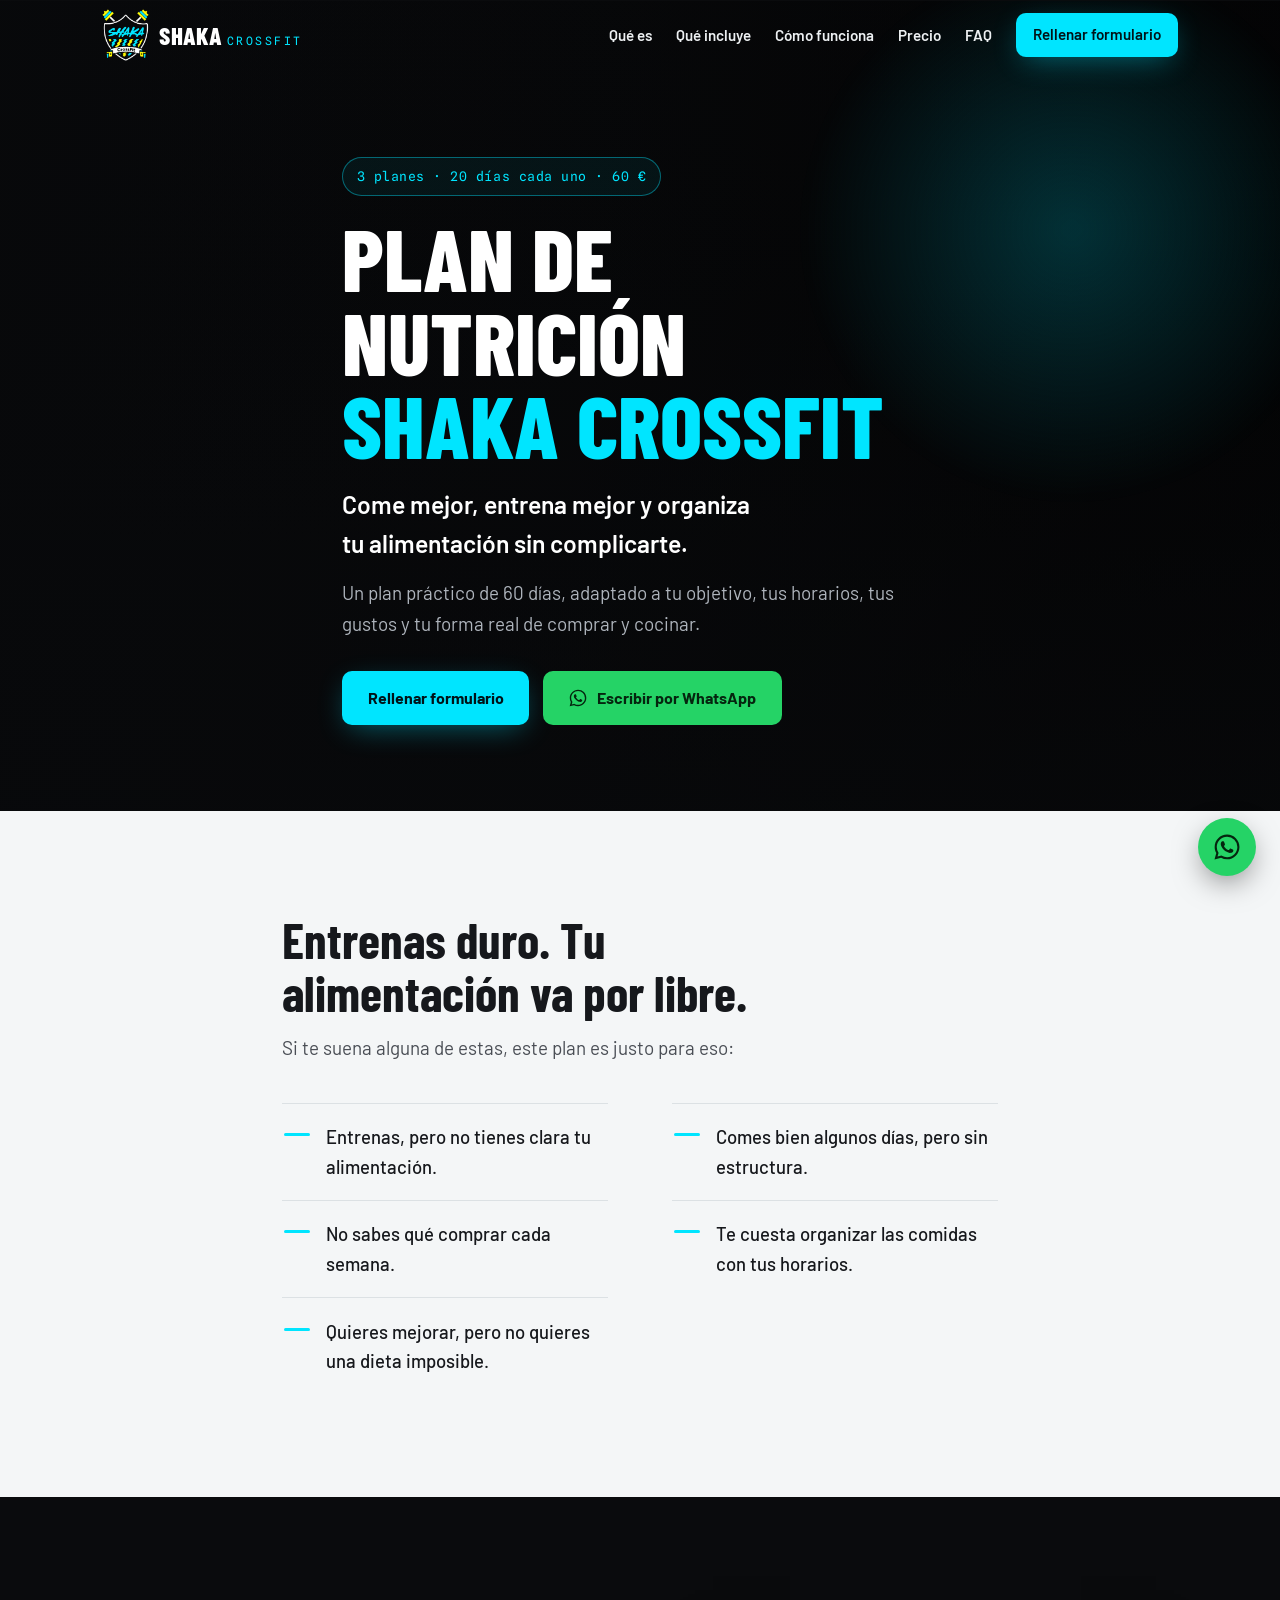
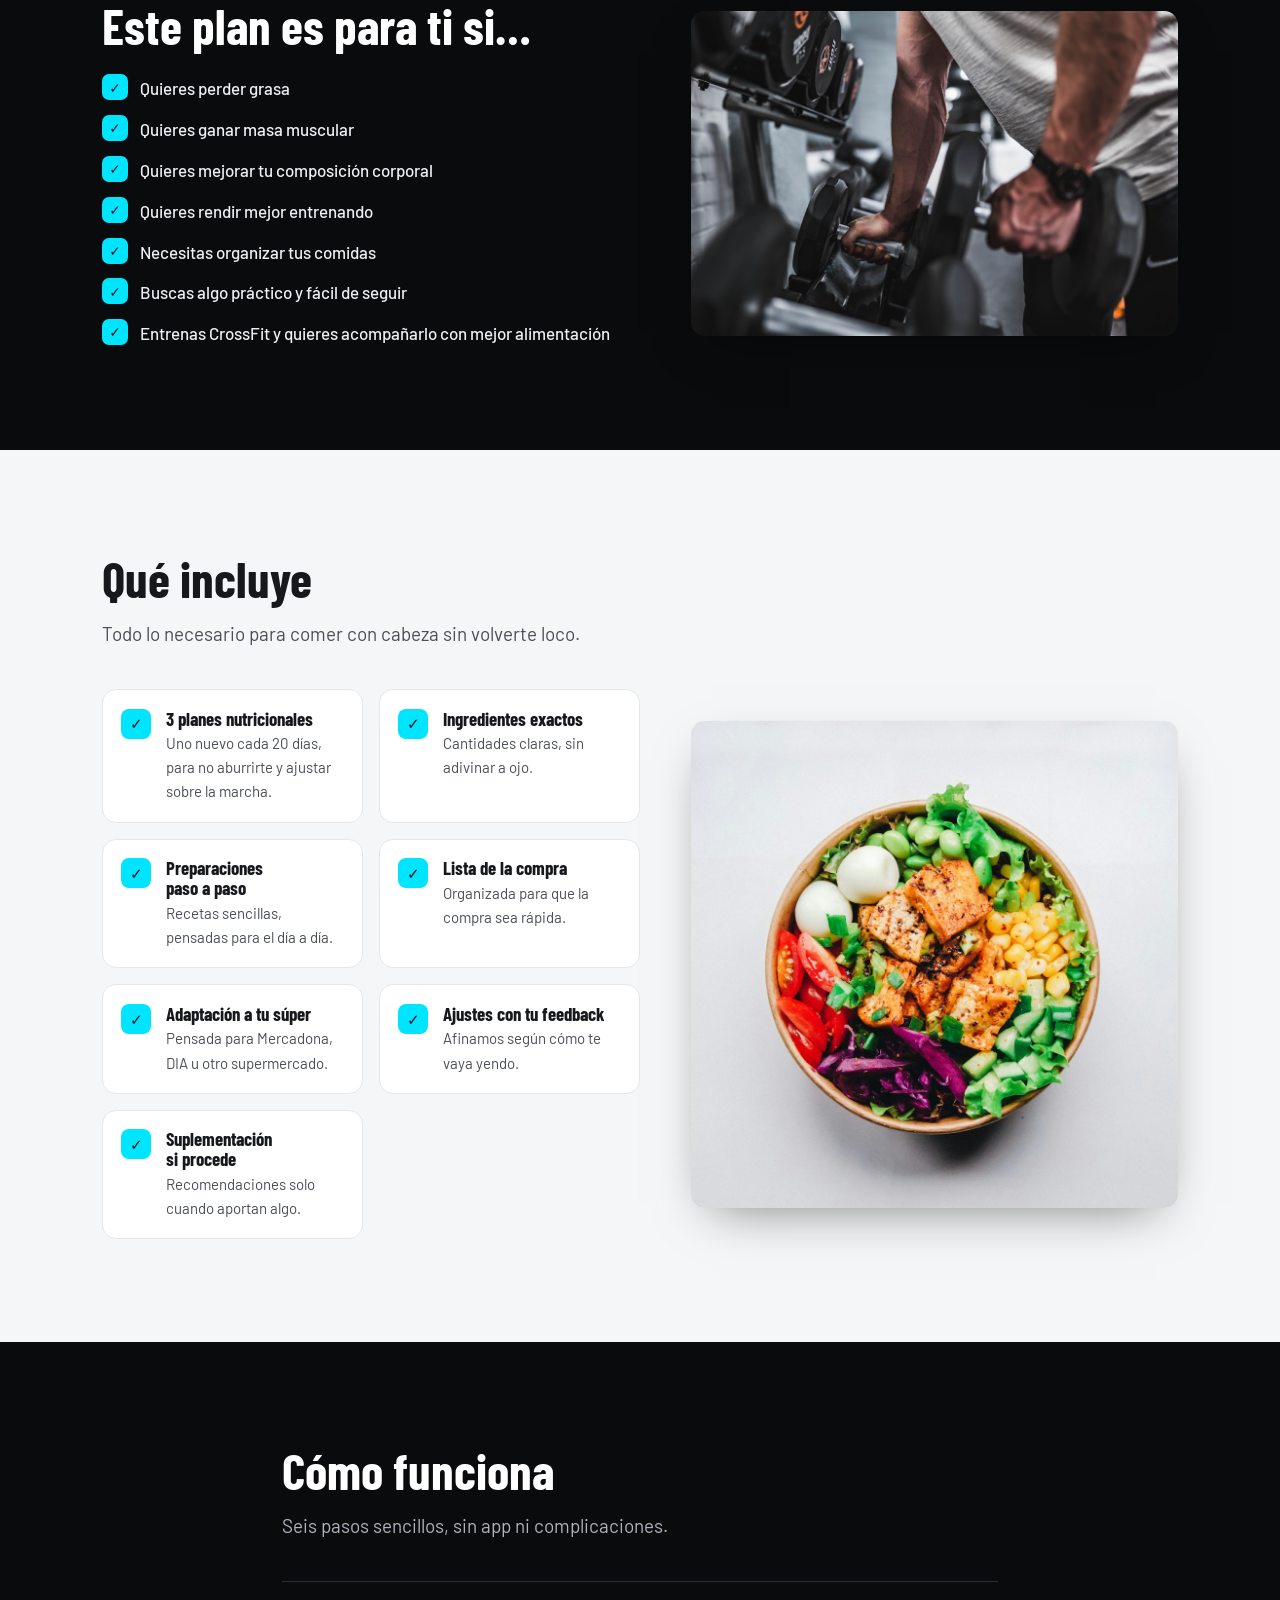
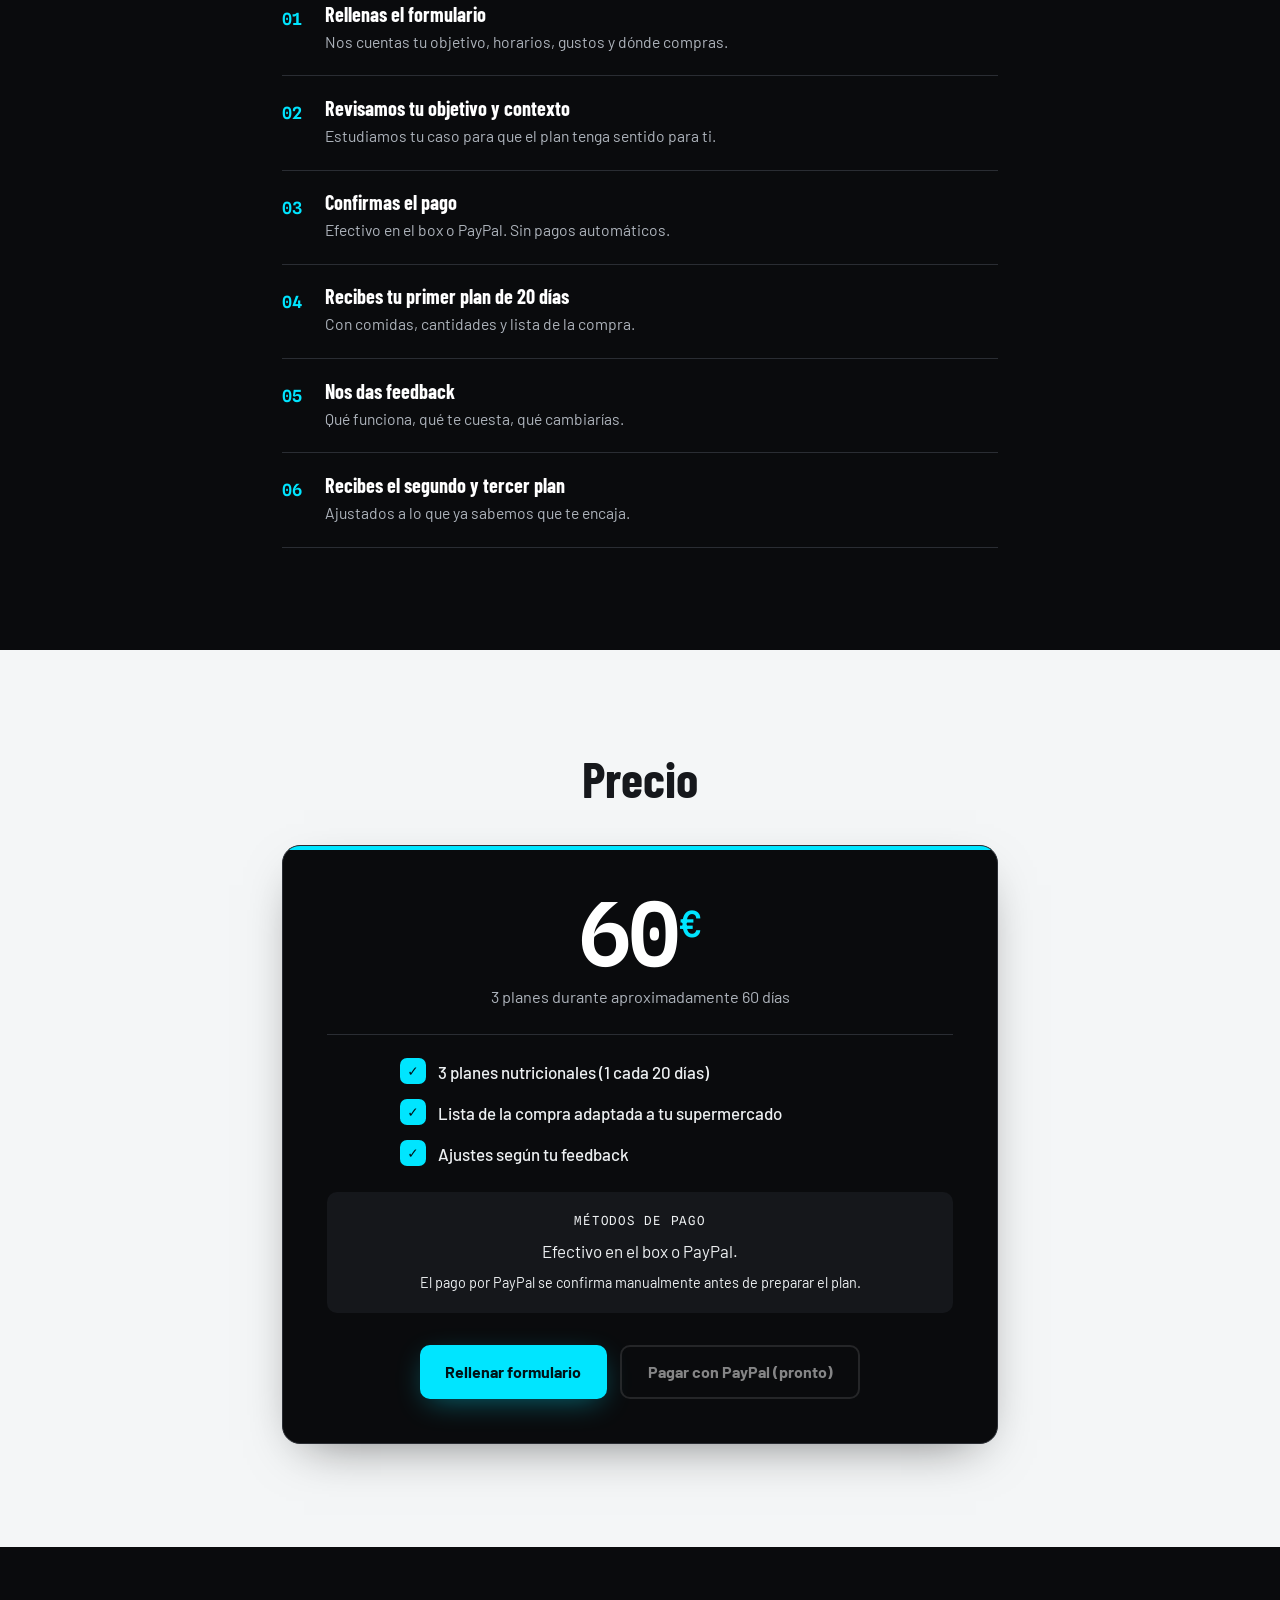
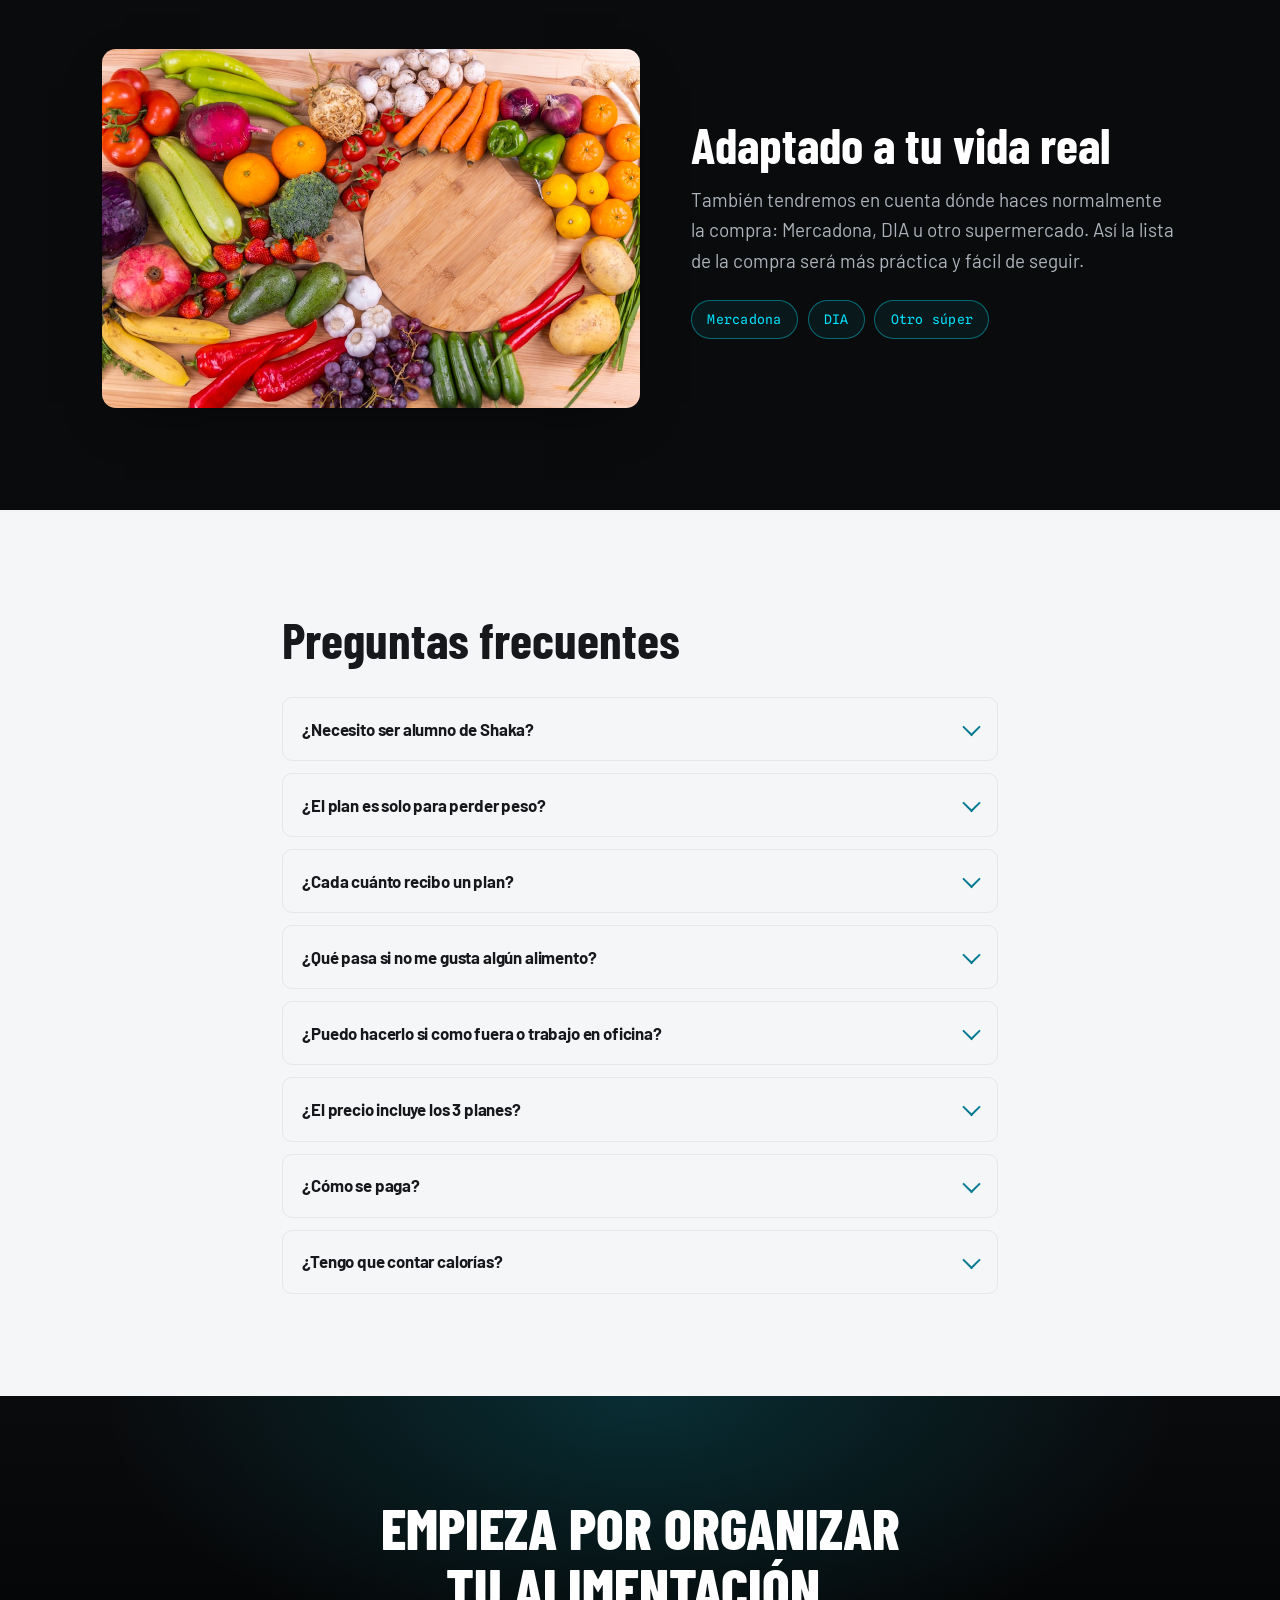
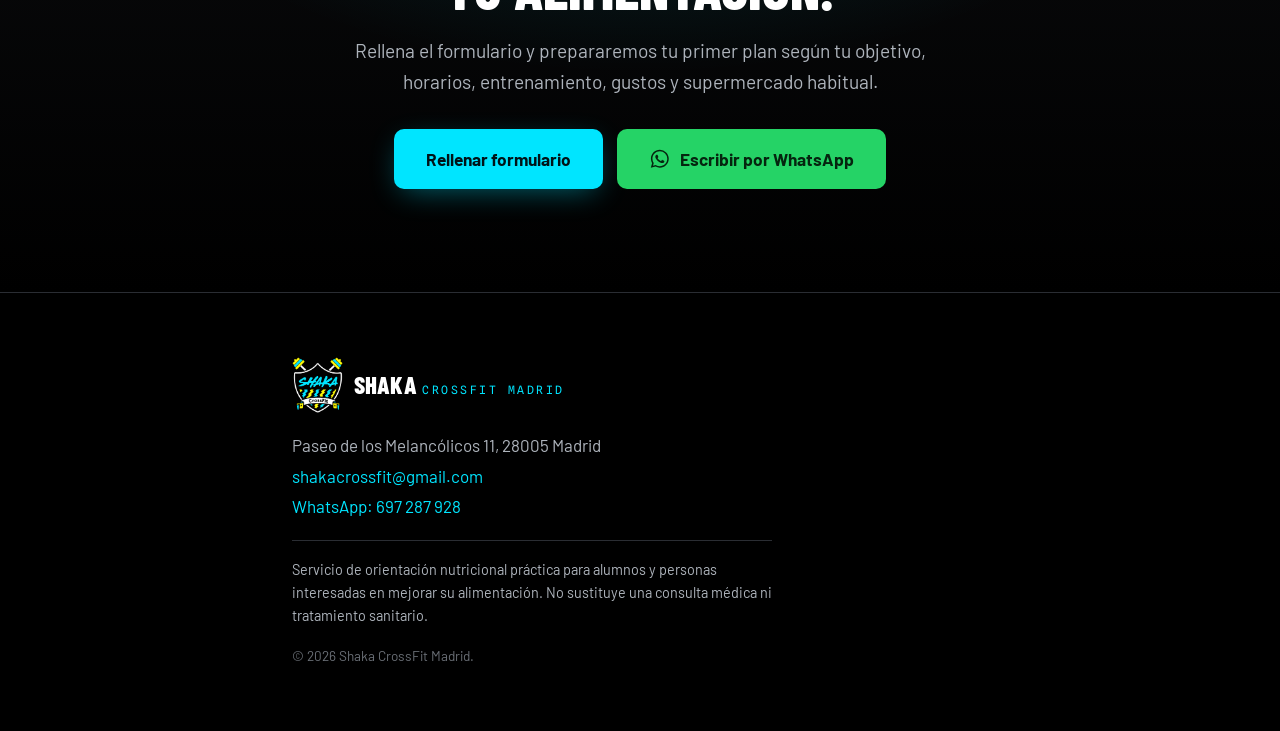
==== index.html @ c3f46c0c "fix: point CTAs to nutrition form v3 Old form (v1) URLs replaced with the v3 form already used by th" ====
<!DOCTYPE html>
<html lang="es">
<head>
  <meta charset="UTF-8" />
  <meta name="viewport" content="width=device-width, initial-scale=1.0" />
  <title>Plan de Nutrición Shaka CrossFit | Come mejor, entrena mejor</title>
  <meta name="description" content="Plan de nutrición práctico de 60 días para alumnos de Shaka CrossFit Madrid y gente que entrena. 3 planes de 20 días, adaptados a tu objetivo, horarios, gustos y supermercado habitual. 60 €." />
  <meta name="theme-color" content="#0A0B0D" />

  <!-- Open Graph / Twitter (vista previa al compartir en WhatsApp / Instagram).
       URLs absolutas a tu GitHub Pages. Si cambias de dominio, actualiza estas 4 líneas de URL. -->
  <link rel="canonical" href="https://shakacrossfit.github.io/plan-nutricion-shaka/" />
  <meta property="og:type" content="website" />
  <meta property="og:url" content="https://shakacrossfit.github.io/plan-nutricion-shaka/" />
  <meta property="og:title" content="Plan de Nutrición Shaka CrossFit" />
  <meta property="og:description" content="Come mejor, entrena mejor y organiza tu alimentación sin complicarte. Plan práctico de 60 días, 60 €." />
  <meta property="og:image" content="https://shakacrossfit.github.io/plan-nutricion-shaka/img/hero-entreno.jpg" />
  <meta property="og:image:alt" content="Entrenamiento de fuerza en Shaka CrossFit Madrid" />
  <meta property="og:locale" content="es_ES" />
  <meta name="twitter:card" content="summary_large_image" />
  <meta name="twitter:title" content="Plan de Nutrición Shaka CrossFit" />
  <meta name="twitter:description" content="Come mejor, entrena mejor y organiza tu alimentación sin complicarte. Plan práctico de 60 días, 60 €." />
  <meta name="twitter:image" content="https://shakacrossfit.github.io/plan-nutricion-shaka/img/hero-entreno.jpg" />

  <!-- Favicon SVG (rayo Shaka en cian). Sustituible por tu favicon real. -->
  <link rel="icon" href="data:image/svg+xml,%3Csvg xmlns='http://www.w3.org/2000/svg' viewBox='0 0 32 32'%3E%3Crect width='32' height='32' rx='7' fill='%230A0B0D'/%3E%3Cpath d='M17.5 4 8 18h6l-1.5 10L24 13h-6.5z' fill='%2300E5FF'/%3E%3C/svg%3E" />

  <!-- Tipografías: Archivo (display + cuerpo) + Spline Sans Mono (números/etiquetas) -->
  <link rel="preconnect" href="https://fonts.googleapis.com" />
  <link rel="preconnect" href="https://fonts.gstatic.com" crossorigin />
  <link href="https://fonts.googleapis.com/css2?family=Barlow:wght@400;500;600;700&family=Barlow+Condensed:wght@600;700;800&family=Spline+Sans+Mono:wght@400;500;600&display=swap" rel="stylesheet" />

  <link rel="stylesheet" href="styles.css" />
</head>
<body>
  <a class="skip-link" href="#contenido">Saltar al contenido</a>

  <!-- ============ HEADER ============ -->
  <header class="site-header" id="site-header">
    <div class="container header-inner">
      <a class="brand" href="#inicio" aria-label="Shaka CrossFit Madrid, inicio">
        <!-- Escudo + texto. Coloca tu logo en img/logo.png. Si no carga, queda solo el texto. -->
        <img src="img/logo.png" alt="" class="brand-logo" aria-hidden="true"
             onerror="this.remove();" />
        <span class="brand-text">
          <span class="brand-mark">SHAKA</span><span class="brand-sub">CROSSFIT</span>
        </span>
      </a>

      <nav class="main-nav" aria-label="Navegación principal">
        <button class="nav-toggle" id="nav-toggle" aria-expanded="false" aria-controls="nav-menu">
          <span class="nav-toggle-bar" aria-hidden="true"></span>
          <span class="visually-hidden">Abrir menú</span>
        </button>
        <ul class="nav-menu" id="nav-menu">
          <li><a href="#que-es">Qué es</a></li>
          <li><a href="#incluye">Qué incluye</a></li>
          <li><a href="#como-funciona">Cómo funciona</a></li>
          <li><a href="#precio">Precio</a></li>
          <li><a href="#faq">FAQ</a></li>
          <li class="nav-cta-item">
            <a class="btn btn-primary btn-sm" href="https://docs.google.com/forms/d/e/1FAIpQLSftawxAbCEo_Q98-P0qoqUacB3MHXb90CQI1u-8iAF9OU73yw/viewform" target="_blank" rel="noopener">Rellenar formulario</a>
          </li>
        </ul>
      </nav>
    </div>
  </header>

  <main id="contenido">

    <!-- ============ 1. HERO ============ -->
    <section class="hero" id="inicio">
      <div class="hero-bg" aria-hidden="true"></div>
      <div class="container hero-inner">
        <p class="hero-stats">3 planes · 20 días cada uno · 60 €</p>
        <h1 class="hero-title">Plan de Nutrición<br /><span class="accent">Shaka CrossFit</span></h1>
        <p class="hero-subtitle">Come mejor, entrena mejor y organiza tu alimentación sin complicarte.</p>
        <p class="hero-lead">Un plan práctico de 60 días, adaptado a tu objetivo, tus horarios, tus gustos y tu forma real de comprar y cocinar.</p>
        <div class="btn-row">
          <a class="btn btn-primary" href="https://docs.google.com/forms/d/e/1FAIpQLSftawxAbCEo_Q98-P0qoqUacB3MHXb90CQI1u-8iAF9OU73yw/viewform" target="_blank" rel="noopener">Rellenar formulario</a>
          <a class="btn btn-whatsapp" href="https://wa.me/34697287928" target="_blank" rel="noopener">
            <svg class="ico" viewBox="0 0 24 24" aria-hidden="true" focusable="false"><path fill="currentColor" d="M19.05 4.91A9.82 9.82 0 0 0 12.04 2C6.58 2 2.13 6.45 2.13 11.91c0 1.75.46 3.45 1.32 4.95L2 22l5.25-1.38a9.9 9.9 0 0 0 4.79 1.22h.01c5.46 0 9.91-4.45 9.91-9.91 0-2.65-1.03-5.14-2.91-7.02ZM12.05 20.2h-.01a8.2 8.2 0 0 1-4.18-1.15l-.3-.18-3.11.82.83-3.04-.2-.31a8.2 8.2 0 0 1-1.26-4.38c0-4.54 3.7-8.23 8.24-8.23a8.2 8.2 0 0 1 8.23 8.24c0 4.54-3.7 8.23-8.24 8.23Zm4.52-6.16c-.25-.12-1.47-.72-1.69-.81-.23-.08-.39-.12-.56.12-.16.25-.64.81-.78.97-.14.17-.29.19-.54.06-.25-.12-1.05-.39-1.99-1.23-.74-.66-1.23-1.47-1.38-1.72-.14-.25-.01-.38.11-.5.11-.11.25-.29.37-.43.13-.14.17-.25.25-.41.08-.17.04-.31-.02-.43-.06-.12-.56-1.35-.77-1.85-.2-.48-.41-.42-.56-.43h-.48c-.17 0-.43.06-.66.31-.23.25-.86.85-.86 2.07s.89 2.4 1.01 2.56c.12.17 1.75 2.67 4.23 3.74.59.26 1.05.41 1.41.52.59.19 1.13.16 1.56.1.47-.07 1.47-.6 1.68-1.18.21-.58.21-1.07.14-1.18-.06-.1-.22-.16-.47-.28Z"/></svg>
            Escribir por WhatsApp
          </a>
        </div>
      </div>
    </section>

    <!-- ============ 2. PROBLEMA ============ -->
    <section class="section section-light" id="que-es">
      <div class="container narrow">
        <h2 class="section-title">Entrenas duro. Tu alimentación va por libre.</h2>
        <p class="section-intro">Si te suena alguna de estas, este plan es justo para eso:</p>
        <ul class="problem-list">
          <li>Entrenas, pero no tienes clara tu alimentación.</li>
          <li>Comes bien algunos días, pero sin estructura.</li>
          <li>No sabes qué comprar cada semana.</li>
          <li>Te cuesta organizar las comidas con tus horarios.</li>
          <li>Quieres mejorar, pero no quieres una dieta imposible.</li>
        </ul>
      </div>
    </section>

    <!-- ============ 3. PARA QUIÉN ES ============ -->
    <section class="section section-dark" id="para-quien">
      <div class="container">
        <div class="split">
          <div class="split-text">
            <h2 class="section-title">Este plan es para ti si…</h2>
            <ul class="check-list">
              <li>Quieres perder grasa</li>
              <li>Quieres ganar masa muscular</li>
              <li>Quieres mejorar tu composición corporal</li>
              <li>Quieres rendir mejor entrenando</li>
              <li>Necesitas organizar tus comidas</li>
              <li>Buscas algo práctico y fácil de seguir</li>
              <li>Entrenas CrossFit y quieres acompañarlo con mejor alimentación</li>
            </ul>
          </div>
          <figure class="split-media">
            <img src="img/entreno-fuerza.jpg" width="1000" height="667" loading="lazy" decoding="async"
                 alt="Atleta entrenando fuerza con mancuerna en un box de CrossFit" />
          </figure>
        </div>
      </div>
    </section>

    <!-- ============ 4. QUÉ INCLUYE ============ -->
    <section class="section section-light" id="incluye">
      <div class="container">
        <h2 class="section-title">Qué incluye</h2>
        <p class="section-intro">Todo lo necesario para comer con cabeza sin volverte loco.</p>
        <div class="split split-reverse">
          <ul class="feature-grid">
            <li class="feature"><span class="feature-ico" aria-hidden="true">✓</span><div><h3>3 planes nutricionales</h3><p>Uno nuevo cada 20 días, para no aburrirte y ajustar sobre la marcha.</p></div></li>
            <li class="feature"><span class="feature-ico" aria-hidden="true">✓</span><div><h3>Ingredientes exactos</h3><p>Cantidades claras, sin adivinar a ojo.</p></div></li>
            <li class="feature"><span class="feature-ico" aria-hidden="true">✓</span><div><h3>Preparaciones paso a paso</h3><p>Recetas sencillas, pensadas para el día a día.</p></div></li>
            <li class="feature"><span class="feature-ico" aria-hidden="true">✓</span><div><h3>Lista de la compra</h3><p>Organizada para que la compra sea rápida.</p></div></li>
            <li class="feature"><span class="feature-ico" aria-hidden="true">✓</span><div><h3>Adaptación a tu súper</h3><p>Pensada para Mercadona, DIA u otro supermercado.</p></div></li>
            <li class="feature"><span class="feature-ico" aria-hidden="true">✓</span><div><h3>Ajustes con tu feedback</h3><p>Afinamos según cómo te vaya yendo.</p></div></li>
            <li class="feature"><span class="feature-ico" aria-hidden="true">✓</span><div><h3>Suplementación si procede</h3><p>Recomendaciones solo cuando aportan algo.</p></div></li>
          </ul>
          <figure class="split-media">
            <img src="img/comida-plan.jpg" width="1000" height="1000" loading="lazy" decoding="async"
                 alt="Bowl saludable con verduras, proteína y semillas, ejemplo de comida del plan" />
          </figure>
        </div>
      </div>
    </section>

    <!-- ============ 5. CÓMO FUNCIONA ============ -->
    <section class="section section-dark" id="como-funciona">
      <div class="container narrow">
        <h2 class="section-title">Cómo funciona</h2>
        <p class="section-intro">Seis pasos sencillos, sin app ni complicaciones.</p>
        <ol class="steps">
          <li class="step"><span class="step-num">01</span><div><h3>Rellenas el formulario</h3><p>Nos cuentas tu objetivo, horarios, gustos y dónde compras.</p></div></li>
          <li class="step"><span class="step-num">02</span><div><h3>Revisamos tu objetivo y contexto</h3><p>Estudiamos tu caso para que el plan tenga sentido para ti.</p></div></li>
          <li class="step"><span class="step-num">03</span><div><h3>Confirmas el pago</h3><p>Efectivo en el box o PayPal. Sin pagos automáticos.</p></div></li>
          <li class="step"><span class="step-num">04</span><div><h3>Recibes tu primer plan de 20 días</h3><p>Con comidas, cantidades y lista de la compra.</p></div></li>
          <li class="step"><span class="step-num">05</span><div><h3>Nos das feedback</h3><p>Qué funciona, qué te cuesta, qué cambiarías.</p></div></li>
          <li class="step"><span class="step-num">06</span><div><h3>Recibes el segundo y tercer plan</h3><p>Ajustados a lo que ya sabemos que te encaja.</p></div></li>
        </ol>
      </div>
    </section>

    <!-- ============ 6. PRECIO ============ -->
    <section class="section section-light" id="precio">
      <div class="container narrow">
        <h2 class="section-title center">Precio</h2>
        <div class="price-card">
          <div class="price-head">
            <p class="price-amount"><span class="price-num">60</span><span class="price-cur">€</span></p>
            <p class="price-desc">3 planes durante aproximadamente 60 días</p>
          </div>
          <ul class="check-list price-includes">
            <li>3 planes nutricionales (1 cada 20 días)</li>
            <li>Lista de la compra adaptada a tu supermercado</li>
            <li>Ajustes según tu feedback</li>
          </ul>
          <div class="price-pay">
            <p class="price-pay-title">Métodos de pago</p>
            <p>Efectivo en el box o PayPal.</p>
            <p class="price-note">El pago por PayPal se confirma manualmente antes de preparar el plan.</p>
          </div>
          <div class="btn-row btn-row-center">
            <a class="btn btn-primary" href="https://docs.google.com/forms/d/e/1FAIpQLSftawxAbCEo_Q98-P0qoqUacB3MHXb90CQI1u-8iAF9OU73yw/viewform" target="_blank" rel="noopener">Rellenar formulario</a>
            <!-- TODO PayPal: cuando tengas el enlace, sustituye PAYPAL_LINK_PENDIENTE por la URL real y quita aria-disabled. -->
            <a class="btn btn-outline-dark" href="PAYPAL_LINK_PENDIENTE" aria-disabled="true" title="Enlace de PayPal pendiente">Pagar con PayPal (pronto)</a>
          </div>
        </div>
      </div>
    </section>

    <!-- ============ 7. SUPERMERCADO Y VIDA REAL ============ -->
    <section class="section section-dark" id="supermercado">
      <div class="container">
        <div class="split">
          <figure class="split-media">
            <img src="img/compra-supermercado.jpg" width="1000" height="667" loading="lazy" decoding="async"
                 alt="Verduras y fruta fresca recién compradas sobre una mesa de madera" />
          </figure>
          <div class="split-text">
            <h2 class="section-title">Adaptado a tu vida real</h2>
            <p class="section-lead">También tendremos en cuenta dónde haces normalmente la compra: Mercadona, DIA u otro supermercado. Así la lista de la compra será más práctica y fácil de seguir.</p>
            <p class="tag-row">
              <span class="tag">Mercadona</span>
              <span class="tag">DIA</span>
              <span class="tag">Otro súper</span>
            </p>
          </div>
        </div>
      </div>
    </section>

    <!-- ============ 8. FAQ ============ -->
    <section class="section section-light" id="faq">
      <div class="container narrow">
        <h2 class="section-title">Preguntas frecuentes</h2>
        <div class="faq">
          <details class="faq-item">
            <summary>¿Necesito ser alumno de Shaka?</summary>
            <div class="faq-body"><p>No. El plan está pensado para alumnos del box, pero puede hacerlo cualquier persona que quiera organizar mejor su alimentación.</p></div>
          </details>
          <details class="faq-item">
            <summary>¿El plan es solo para perder peso?</summary>
            <div class="faq-body"><p>No. Sirve para perder grasa, ganar masa muscular, mejorar composición corporal o simplemente comer con más orden. Se adapta a tu objetivo.</p></div>
          </details>
          <details class="faq-item">
            <summary>¿Cada cuánto recibo un plan?</summary>
            <div class="faq-body"><p>Recibes un plan nuevo cada 20 días. Son 3 planes en total, unos 60 días.</p></div>
          </details>
          <details class="faq-item">
            <summary>¿Qué pasa si no me gusta algún alimento?</summary>
            <div class="faq-body"><p>Lo tenemos en cuenta. En el formulario nos dices qué no te gusta y qué restricciones tienes, y el plan se ajusta a ello.</p></div>
          </details>
          <details class="faq-item">
            <summary>¿Puedo hacerlo si como fuera o trabajo en oficina?</summary>
            <div class="faq-body"><p>Sí. Adaptamos las comidas a tus horarios y a tu día a día para que sea realista, no una dieta imposible.</p></div>
          </details>
          <details class="faq-item">
            <summary>¿El precio incluye los 3 planes?</summary>
            <div class="faq-body"><p>Sí. Los 60 € incluyen los 3 planes durante aproximadamente 60 días, con sus ajustes.</p></div>
          </details>
          <details class="faq-item">
            <summary>¿Cómo se paga?</summary>
            <div class="faq-body"><p>En efectivo en el box o por PayPal. El pago por PayPal se confirma manualmente antes de preparar el plan.</p></div>
          </details>
          <details class="faq-item">
            <summary>¿Tengo que contar calorías?</summary>
            <div class="faq-body"><p>No hace falta. El plan ya viene con cantidades e ingredientes, para que sigas comiendo sin estar pendiente de la calculadora.</p></div>
          </details>
        </div>
      </div>
    </section>

    <!-- ============ 9. CTA FINAL ============ -->
    <section class="section cta-final" id="empezar">
      <div class="container narrow center">
        <h2 class="cta-title">Empieza por organizar tu alimentación.</h2>
        <p class="cta-lead">Rellena el formulario y prepararemos tu primer plan según tu objetivo, horarios, entrenamiento, gustos y supermercado habitual.</p>
        <div class="btn-row btn-row-center">
          <a class="btn btn-primary btn-lg" href="https://docs.google.com/forms/d/e/1FAIpQLSftawxAbCEo_Q98-P0qoqUacB3MHXb90CQI1u-8iAF9OU73yw/viewform" target="_blank" rel="noopener">Rellenar formulario</a>
          <a class="btn btn-whatsapp btn-lg" href="https://wa.me/34697287928" target="_blank" rel="noopener">
            <svg class="ico" viewBox="0 0 24 24" aria-hidden="true" focusable="false"><path fill="currentColor" d="M19.05 4.91A9.82 9.82 0 0 0 12.04 2C6.58 2 2.13 6.45 2.13 11.91c0 1.75.46 3.45 1.32 4.95L2 22l5.25-1.38a9.9 9.9 0 0 0 4.79 1.22h.01c5.46 0 9.91-4.45 9.91-9.91 0-2.65-1.03-5.14-2.91-7.02ZM12.05 20.2h-.01a8.2 8.2 0 0 1-4.18-1.15l-.3-.18-3.11.82.83-3.04-.2-.31a8.2 8.2 0 0 1-1.26-4.38c0-4.54 3.7-8.23 8.24-8.23a8.2 8.2 0 0 1 8.23 8.24c0 4.54-3.7 8.23-8.24 8.23Zm4.52-6.16c-.25-.12-1.47-.72-1.69-.81-.23-.08-.39-.12-.56.12-.16.25-.64.81-.78.97-.14.17-.29.19-.54.06-.25-.12-1.05-.39-1.99-1.23-.74-.66-1.23-1.47-1.38-1.72-.14-.25-.01-.38.11-.5.11-.11.25-.29.37-.43.13-.14.17-.25.25-.41.08-.17.04-.31-.02-.43-.06-.12-.56-1.35-.77-1.85-.2-.48-.41-.42-.56-.43h-.48c-.17 0-.43.06-.66.31-.23.25-.86.85-.86 2.07s.89 2.4 1.01 2.56c.12.17 1.75 2.67 4.23 3.74.59.26 1.05.41 1.41.52.59.19 1.13.16 1.56.1.47-.07 1.47-.6 1.68-1.18.21-.58.21-1.07.14-1.18-.06-.1-.22-.16-.47-.28Z"/></svg>
            Escribir por WhatsApp
          </a>
        </div>
      </div>
    </section>

  </main>

  <!-- ============ 10. FOOTER ============ -->
  <footer class="site-footer">
    <div class="container footer-inner">
      <div class="footer-brand">
        <img src="img/logo.png" alt="" class="footer-logo" aria-hidden="true" onerror="this.remove();" />
        <span class="footer-brand-text"><span class="brand-mark">SHAKA</span><span class="brand-sub">CROSSFIT MADRID</span></span>
      </div>
      <address class="footer-contact">
        Paseo de los Melancólicos 11, 28005 Madrid<br />
        <a href="mailto:shakacrossfit@gmail.com">shakacrossfit@gmail.com</a><br />
        <a href="https://wa.me/34697287928" target="_blank" rel="noopener">WhatsApp: 697 287 928</a>
      </address>
      <p class="footer-disclaimer">
        Servicio de orientación nutricional práctica para alumnos y personas interesadas en mejorar su alimentación.
        No sustituye una consulta médica ni tratamiento sanitario.
      </p>
      <p class="footer-legal">© <span id="year">2026</span> Shaka CrossFit Madrid.</p>
    </div>
  </footer>

  <!-- CTA fijo en la parte inferior (solo móvil) — mejora de conversión -->
  <div class="mobile-cta">
    <a class="btn btn-primary mobile-cta-form" href="https://docs.google.com/forms/d/e/1FAIpQLSftawxAbCEo_Q98-P0qoqUacB3MHXb90CQI1u-8iAF9OU73yw/viewform" target="_blank" rel="noopener">Rellenar formulario</a>
    <a class="btn btn-whatsapp mobile-cta-wa" href="https://wa.me/34697287928" target="_blank" rel="noopener" aria-label="Escribir por WhatsApp">
      <svg class="ico" viewBox="0 0 24 24" aria-hidden="true" focusable="false"><path fill="currentColor" d="M19.05 4.91A9.82 9.82 0 0 0 12.04 2C6.58 2 2.13 6.45 2.13 11.91c0 1.75.46 3.45 1.32 4.95L2 22l5.25-1.38a9.9 9.9 0 0 0 4.79 1.22h.01c5.46 0 9.91-4.45 9.91-9.91 0-2.65-1.03-5.14-2.91-7.02ZM12.05 20.2h-.01a8.2 8.2 0 0 1-4.18-1.15l-.3-.18-3.11.82.83-3.04-.2-.31a8.2 8.2 0 0 1-1.26-4.38c0-4.54 3.7-8.23 8.24-8.23a8.2 8.2 0 0 1 8.23 8.24c0 4.54-3.7 8.23-8.24 8.23Zm4.52-6.16c-.25-.12-1.47-.72-1.69-.81-.23-.08-.39-.12-.56.12-.16.25-.64.81-.78.97-.14.17-.29.19-.54.06-.25-.12-1.05-.39-1.99-1.23-.74-.66-1.23-1.47-1.38-1.72-.14-.25-.01-.38.11-.5.11-.11.25-.29.37-.43.13-.14.17-.25.25-.41.08-.17.04-.31-.02-.43-.06-.12-.56-1.35-.77-1.85-.2-.48-.41-.42-.56-.43h-.48c-.17 0-.43.06-.66.31-.23.25-.86.85-.86 2.07s.89 2.4 1.01 2.56c.12.17 1.75 2.67 4.23 3.74.59.26 1.05.41 1.41.52.59.19 1.13.16 1.56.1.47-.07 1.47-.6 1.68-1.18.21-.58.21-1.07.14-1.18-.06-.1-.22-.16-.47-.28Z"/></svg>
    </a>
  </div>

  <!-- Botón flotante de WhatsApp (solo escritorio) -->
  <a class="whatsapp-float" href="https://wa.me/34697287928" target="_blank" rel="noopener" aria-label="Escribir por WhatsApp">
    <svg viewBox="0 0 24 24" aria-hidden="true" focusable="false"><path fill="currentColor" d="M19.05 4.91A9.82 9.82 0 0 0 12.04 2C6.58 2 2.13 6.45 2.13 11.91c0 1.75.46 3.45 1.32 4.95L2 22l5.25-1.38a9.9 9.9 0 0 0 4.79 1.22h.01c5.46 0 9.91-4.45 9.91-9.91 0-2.65-1.03-5.14-2.91-7.02ZM12.05 20.2h-.01a8.2 8.2 0 0 1-4.18-1.15l-.3-.18-3.11.82.83-3.04-.2-.31a8.2 8.2 0 0 1-1.26-4.38c0-4.54 3.7-8.23 8.24-8.23a8.2 8.2 0 0 1 8.23 8.24c0 4.54-3.7 8.23-8.24 8.23Zm4.52-6.16c-.25-.12-1.47-.72-1.69-.81-.23-.08-.39-.12-.56.12-.16.25-.64.81-.78.97-.14.17-.29.19-.54.06-.25-.12-1.05-.39-1.99-1.23-.74-.66-1.23-1.47-1.38-1.72-.14-.25-.01-.38.11-.5.11-.11.25-.29.37-.43.13-.14.17-.25.25-.41.08-.17.04-.31-.02-.43-.06-.12-.56-1.35-.77-1.85-.2-.48-.41-.42-.56-.43h-.48c-.17 0-.43.06-.66.31-.23.25-.86.85-.86 2.07s.89 2.4 1.01 2.56c.12.17 1.75 2.67 4.23 3.74.59.26 1.05.41 1.41.52.59.19 1.13.16 1.56.1.47-.07 1.47-.6 1.68-1.18.21-.58.21-1.07.14-1.18-.06-.1-.22-.16-.47-.28Z"/></svg>
  </a>

  <script src="script.js" defer></script>
</body>
</html>
---- styles.css ----
/* =====================================================================
   PLAN DE NUTRICIÓN SHAKA CROSSFIT — styles.css
   Paleta oficial: negro #000 · gris #414143 · cian #00E5FF · blanco #fff
   Mobile-first. Secciones oscuras/claras alternas.
   ===================================================================== */

/* ---------- 1. Tokens ---------- */
:root {
  --black:       #000000;
  --bg:          #0A0B0D;   /* fondo oscuro principal */
  --surface:     #15171B;   /* tarjetas sobre oscuro */
  --surface-2:   #1D2026;   /* tarjetas elevadas */
  --gray:        #414143;   /* gris Shaka */
  --gray-line:   #2A2D33;   /* bordes sobre oscuro */
  --accent:      #00E5FF;   /* cian Shaka */
  --accent-ink:  #067A93;   /* cian como texto sobre fondo claro (AA) */
  --white:       #FFFFFF;
  --paper:       #F4F6F7;   /* superficie clara alterna */
  --ink:         #16181C;   /* texto sobre claro */
  --ink-soft:    #4A4E55;   /* texto secundario sobre claro */
  --on-dark:     #EDF0F2;   /* texto sobre oscuro */
  --on-dark-soft:#AEB4BC;   /* secundario sobre oscuro */
  --wa:          #25D366;   /* verde WhatsApp */

  --maxw: 1140px;
  --maxw-narrow: 780px;
  --radius: 14px;
  --radius-sm: 10px;

  --shadow-soft: 0 18px 50px -22px rgba(0,0,0,.55);
  --glow-cyan: 0 8px 30px -8px rgba(0,229,255,.45);

  --ease: cubic-bezier(.22,1,.36,1);

  --space-section: clamp(3.5rem, 8vw, 6.75rem);

  --font: "Barlow", system-ui, -apple-system, "Segoe UI", Roboto, sans-serif;
  --font-display: "Barlow Condensed", "Barlow", system-ui, sans-serif; /* titulares atléticos */
  --mono: "Spline Sans Mono", ui-monospace, "SFMono-Regular", Menlo, monospace;

  /* z-index scale */
  --z-float: 80;
  --z-header: 100;
  --z-nav: 110;
  --z-skip: 200;
}

/* ---------- 2. Reset / base ---------- */
*, *::before, *::after { box-sizing: border-box; }
* { margin: 0; }

html { scroll-behavior: smooth; -webkit-text-size-adjust: 100%; }
@media (prefers-reduced-motion: reduce) { html { scroll-behavior: auto; } }

body {
  font-family: var(--font);
  color: var(--ink);
  background: var(--bg);
  line-height: 1.6;
  font-size: clamp(1rem, 0.97rem + 0.18vw, 1.0625rem);
  -webkit-font-smoothing: antialiased;
  text-rendering: optimizeLegibility;
  overflow-x: hidden;
}

img { display: block; max-width: 100%; height: auto; }
a { color: inherit; }

h1, h2, h3 { font-family: var(--font-display); line-height: 1.04; font-weight: 700; letter-spacing: 0; text-wrap: balance; }
p { text-wrap: pretty; }

/* ---------- 3. Utilidades ---------- */
.container { width: 100%; max-width: var(--maxw); margin-inline: auto; padding-inline: clamp(1.1rem, 4vw, 2rem); }
.narrow { max-width: var(--maxw-narrow); }
.center { text-align: center; }

.visually-hidden, .skip-link {
  position: absolute; width: 1px; height: 1px; padding: 0;
  overflow: hidden; clip: rect(0 0 0 0); white-space: nowrap; border: 0;
}
.skip-link:focus {
  position: fixed; top: .75rem; left: .75rem; z-index: var(--z-skip);
  width: auto; height: auto; clip: auto; padding: .7rem 1rem;
  background: var(--accent); color: #001016; border-radius: 8px; font-weight: 700;
}

:focus-visible { outline: 3px solid var(--accent); outline-offset: 2px; border-radius: 4px; }

/* ---------- 4. Botones ---------- */
.btn {
  display: inline-flex; align-items: center; justify-content: center; gap: .55em;
  font-family: var(--font); font-weight: 700; font-size: 1rem; line-height: 1;
  text-decoration: none; cursor: pointer; border: 0;
  padding: 1rem 1.6rem; min-height: 54px; border-radius: var(--radius-sm);
  transition: transform .18s var(--ease), background-color .18s var(--ease), box-shadow .18s var(--ease), color .18s var(--ease);
  white-space: nowrap;
}
.btn .ico { width: 1.25em; height: 1.25em; flex: none; }
.btn:hover { transform: translateY(-2px); }
.btn:active { transform: translateY(0); }

.btn-primary { background: var(--accent); color: #001318; box-shadow: var(--glow-cyan); }
.btn-primary:hover { background: #5cf0ff; box-shadow: 0 12px 36px -8px rgba(0,229,255,.6); }

.btn-whatsapp { background: var(--wa); color: #05250f; }
.btn-whatsapp:hover { background: #2ee571; }

.btn-outline-dark { background: transparent; color: var(--ink); border: 2px solid var(--gray); }
.btn-outline-dark:hover { border-color: var(--ink); background: rgba(0,0,0,.04); }
.btn-outline-dark[aria-disabled="true"] { opacity: .5; pointer-events: none; }

.btn-sm { padding: .65rem 1.05rem; min-height: 44px; font-size: .92rem; }
.btn-lg { padding: 1.15rem 2rem; min-height: 60px; font-size: 1.08rem; }

.btn-row { display: flex; flex-wrap: wrap; gap: .85rem; margin-top: 2rem; }
.btn-row-center { justify-content: center; }

/* ---------- 5. Header ---------- */
.site-header {
  position: sticky; top: 0; z-index: var(--z-header);
  background: rgba(10,11,13,0); border-bottom: 1px solid transparent;
  transition: background-color .3s var(--ease), border-color .3s var(--ease);
}
.site-header.scrolled {
  background: rgba(10,11,13,.88);
  backdrop-filter: saturate(160%) blur(10px);
  border-bottom-color: var(--gray-line);
}
.header-inner { display: flex; align-items: center; justify-content: space-between; min-height: 70px; gap: 1rem; }

.brand { display: inline-flex; align-items: center; gap: .65rem; text-decoration: none; }
.brand-logo { height: 52px; width: auto; flex: none; }
.brand-text { display: inline-flex; align-items: baseline; gap: .4ch; line-height: 1; }
.brand-mark { font-family: var(--font-display); font-weight: 800; letter-spacing: .01em; color: var(--white); font-size: 1.55rem; text-transform: uppercase; }
.brand-sub { font-family: var(--mono); font-size: .72rem; letter-spacing: .22em; color: var(--accent); text-transform: uppercase; }

.main-nav { display: flex; align-items: center; }
.nav-menu { list-style: none; display: flex; align-items: center; gap: 1.5rem; padding: 0; }
.nav-menu a {
  text-decoration: none; color: var(--on-dark); font-weight: 600; font-size: .95rem;
  transition: color .15s var(--ease);
}
.nav-menu a:hover { color: var(--accent); }
.nav-cta-item .btn { color: #001318; }
.nav-cta-item a:hover { color: #001318; }

.nav-toggle {
  display: none; width: 46px; height: 46px; border: 0; background: transparent;
  cursor: pointer; position: relative; border-radius: 8px;
}
.nav-toggle-bar, .nav-toggle-bar::before, .nav-toggle-bar::after {
  content: ""; position: absolute; left: 11px; width: 24px; height: 2.5px;
  background: var(--white); border-radius: 2px; transition: transform .25s var(--ease), opacity .2s var(--ease);
}
.nav-toggle-bar { top: 22px; }
.nav-toggle-bar::before { top: -8px; }
.nav-toggle-bar::after { top: 8px; }
.nav-toggle[aria-expanded="true"] .nav-toggle-bar { background: transparent; }
.nav-toggle[aria-expanded="true"] .nav-toggle-bar::before { transform: translateY(8px) rotate(45deg); }
.nav-toggle[aria-expanded="true"] .nav-toggle-bar::after { transform: translateY(-8px) rotate(-45deg); }

/* ---------- 6. Hero ---------- */
.hero {
  position: relative; isolation: isolate;
  min-height: clamp(580px, 90vh, 880px);
  display: flex; align-items: center;
  color: var(--white);
  margin-top: -70px; padding-top: 70px; /* mete el header sticky sobre el hero */
  background: var(--black);
  overflow: hidden;
}
.hero-bg {
  position: absolute; inset: 0; z-index: -1;
  background:
    linear-gradient(180deg, rgba(8,9,11,.30) 0%, rgba(8,9,11,.20) 32%, rgba(8,9,11,.78) 100%),
    linear-gradient(95deg, rgba(8,9,11,.94) 0%, rgba(8,9,11,.72) 46%, rgba(8,9,11,.30) 80%, rgba(8,9,11,.15) 100%),
    url("img/hero-entreno.jpg") center 22%/cover no-repeat;
}
.hero::after { /* glow cian sutil */
  content: ""; position: absolute; z-index: -1; top: -10%; right: -8%;
  width: 50vw; height: 50vw; max-width: 620px; max-height: 620px;
  background: radial-gradient(circle, rgba(0,229,255,.20), transparent 62%);
  filter: blur(8px); pointer-events: none;
}
.hero-inner { padding-block: clamp(3rem, 9vh, 6rem); max-width: 660px; }
.hero-stats {
  font-family: var(--mono); font-size: .82rem; letter-spacing: .04em;
  color: var(--accent); margin-bottom: 1.25rem;
  display: inline-block; padding: .5rem .85rem; border: 1px solid rgba(0,229,255,.4);
  border-radius: 999px; background: rgba(0,229,255,.06);
}
.hero-title {
  font-size: clamp(2.9rem, 2.2rem + 7vw, 5.5rem); font-weight: 800;
  letter-spacing: 0; line-height: 0.95; margin-bottom: 1.1rem; text-transform: uppercase;
}
.hero-title .accent { color: var(--accent); }
.hero-subtitle { font-size: clamp(1.15rem, 1rem + 1.1vw, 1.55rem); font-weight: 600; color: var(--white); margin-bottom: .9rem; max-width: 30ch; }
.hero-lead { font-size: clamp(1rem, .95rem + .4vw, 1.18rem); color: var(--on-dark-soft); max-width: 52ch; }

/* ---------- 7. Secciones base ---------- */
.section { padding-block: var(--space-section); }
/* Evita que el header fijo tape el título al saltar por anclas del menú */
section[id] { scroll-margin-top: 84px; }
.section-dark { background: var(--bg); color: var(--on-dark); }
.section-light { background: var(--white); color: var(--ink); }
.section-light:nth-of-type(even) { background: var(--paper); }

.section-title { font-size: clamp(2rem, 1.4rem + 2.8vw, 3.15rem); font-weight: 700; }
.section-dark .section-title { color: var(--white); }
.section-intro, .section-lead { margin-top: .9rem; max-width: 60ch; font-size: clamp(1.02rem, .98rem + .35vw, 1.18rem); }
.section-intro { color: var(--ink-soft); }
.section-dark .section-intro { color: var(--on-dark-soft); }
.section-lead { color: var(--ink-soft); }
.section-dark .section-lead { color: var(--on-dark-soft); }
.section-title + .section-intro, .section-title.center { margin-bottom: 2.5rem; }
.section-title.center { text-align: center; margin-inline: auto; }

/* split (texto + imagen) */
.split { display: grid; gap: clamp(1.75rem, 4vw, 3.5rem); align-items: center; }
.split-media img { border-radius: var(--radius); width: 100%; object-fit: cover; box-shadow: var(--shadow-soft); }
.split-media { position: relative; }
.split-media::before {
  content: ""; position: absolute; inset: auto -10px -10px auto; width: 64%; height: 64%;
  border: 2px solid var(--accent); border-radius: var(--radius); z-index: -1; opacity: .55;
}
@media (min-width: 820px) {
  .split { grid-template-columns: 1.05fr .95fr; }
  .split-reverse .split-media { order: 2; }
}

/* ---------- 8. Problema (lista editorial, 2 columnas) ---------- */
.problem-list { list-style: none; padding: 0; margin-top: 2.25rem; display: grid; gap: 0; }
@media (min-width: 760px) {
  .problem-list { grid-template-columns: 1fr 1fr; column-gap: clamp(2rem, 5vw, 4rem); }
}
.problem-list li {
  display: flex; align-items: flex-start; gap: 1rem;
  padding: 1.15rem .15rem; border-top: 1px solid #DCE1E4;
  font-size: clamp(1.02rem, .98rem + .3vw, 1.16rem); font-weight: 500; color: var(--ink);
}
.problem-list li::before {
  content: ""; flex: none; margin-top: .6em;
  width: 26px; height: 3px; border-radius: 3px; background: var(--accent);
}

/* ---------- 9. Check list (para quién / precio) ---------- */
.check-list { list-style: none; padding: 0; display: grid; gap: .85rem; margin-top: 1.5rem; }
.check-list li { position: relative; padding-left: 2.4rem; font-weight: 500; }
.check-list li::before {
  content: "✓"; position: absolute; left: 0; top: -1px;
  width: 26px; height: 26px; display: grid; place-items: center;
  background: var(--accent); color: #001318; font-weight: 900; font-size: .85rem;
  border-radius: 7px;
}

/* ---------- 10. Qué incluye (features) ---------- */
.feature-grid { list-style: none; padding: 0; display: grid; gap: 1rem; }
@media (min-width: 560px) { .feature-grid { grid-template-columns: 1fr 1fr; } }
.feature { display: flex; gap: .9rem; padding: 1.15rem; background: var(--paper); border: 1px solid #E4E8EA; border-radius: var(--radius); }
.section-light:nth-of-type(even) .feature { background: var(--white); }
.feature-ico {
  flex: none; width: 30px; height: 30px; display: grid; place-items: center;
  background: var(--accent); color: #001318; font-weight: 900; border-radius: 8px; font-size: .95rem;
}
.feature h3 { font-size: 1.18rem; font-weight: 700; margin-bottom: .2rem; letter-spacing: 0; }
.feature p { font-size: .94rem; color: var(--ink-soft); }

/* ---------- 11. Cómo funciona (pasos) ---------- */
.steps { list-style: none; padding: 0; margin-top: 2rem; display: grid; gap: 0; counter-reset: none; position: relative; }
.step {
  display: grid; grid-template-columns: auto 1fr; gap: 1.1rem; align-items: start;
  padding: 1.35rem 0; border-top: 1px solid var(--gray-line); position: relative;
}
.step:last-child { border-bottom: 1px solid var(--gray-line); }
.step-num {
  font-family: var(--mono); font-weight: 600; font-size: 1.05rem; color: var(--accent);
  width: 2.5ch; padding-top: .15rem;
}
.step h3 { font-size: 1.26rem; font-weight: 700; color: var(--white); margin-bottom: .25rem; letter-spacing: 0; }
.step p { color: var(--on-dark-soft); font-size: .98rem; }

/* ---------- 12. Precio ---------- */
.price-card {
  margin-top: 1rem; background: var(--bg); color: var(--on-dark);
  border-radius: 18px; padding: clamp(1.75rem, 4vw, 2.75rem);
  border: 1px solid var(--gray-line); position: relative; overflow: hidden;
  box-shadow: var(--shadow-soft);
}
.price-card::before { content: ""; position: absolute; inset: 0 0 auto 0; height: 4px; background: var(--accent); }
.price-head { text-align: center; padding-bottom: 1.5rem; border-bottom: 1px solid var(--gray-line); }
.price-amount { display: inline-flex; align-items: flex-start; gap: .1ch; font-family: var(--mono); }
.price-num { font-size: clamp(3.5rem, 2.5rem + 7vw, 5.5rem); font-weight: 600; color: var(--white); line-height: 1; letter-spacing: -.03em; }
.price-cur { font-size: clamp(1.6rem, 4vw, 2.25rem); font-weight: 500; color: var(--accent); margin-top: .4rem; }
.price-desc { color: var(--on-dark-soft); margin-top: .4rem; font-size: 1.02rem; }
.price-includes { margin: 1.5rem auto; max-width: 30rem; }
.price-includes li { color: var(--on-dark); }
.price-pay { text-align: center; background: var(--surface); border-radius: var(--radius-sm); padding: 1.2rem; margin-bottom: 1.75rem; }
.price-pay-title { font-family: var(--mono); font-size: .78rem; letter-spacing: .14em; text-transform: uppercase; color: var(--accent); margin-bottom: .4rem; }
.price-pay p { color: var(--on-dark); }
.price-note { color: var(--on-dark-soft); font-size: .9rem; margin-top: .4rem; }
.price-card .btn-outline-dark { color: var(--white); border-color: var(--gray); }
.price-card .btn-outline-dark:hover { border-color: var(--accent); background: rgba(0,229,255,.06); }

/* ---------- 13. Supermercado: tags ---------- */
.tag-row { display: flex; flex-wrap: wrap; gap: .6rem; margin-top: 1.5rem; }
.tag {
  font-family: var(--mono); font-size: .82rem; letter-spacing: .02em;
  padding: .5rem .95rem; border: 1px solid rgba(0,229,255,.4); border-radius: 999px;
  color: var(--accent); background: rgba(0,229,255,.06);
}

/* ---------- 14. FAQ ---------- */
.faq { margin-top: 2rem; display: grid; gap: .75rem; }
.faq-item { border: 1px solid #E4E8EA; border-radius: var(--radius-sm); background: var(--white); overflow: hidden; }
.section-light:nth-of-type(even) .faq-item { background: var(--paper); }
.faq-item summary {
  list-style: none; cursor: pointer; padding: 1.1rem 3rem 1.1rem 1.2rem; position: relative;
  font-weight: 700; font-size: 1.05rem; color: var(--ink); letter-spacing: -.01em;
}
.faq-item summary::-webkit-details-marker { display: none; }
.faq-item summary::after {
  content: ""; position: absolute; right: 1.2rem; top: 50%; width: 13px; height: 13px;
  border-right: 2.5px solid var(--accent-ink); border-bottom: 2.5px solid var(--accent-ink);
  transform: translateY(-65%) rotate(45deg); transition: transform .25s var(--ease);
}
.faq-item[open] summary::after { transform: translateY(-30%) rotate(-135deg); }
.faq-body { padding: 0 1.2rem 1.2rem; color: var(--ink-soft); }
.faq-body p { max-width: 64ch; }

/* ---------- 15. CTA final ---------- */
.cta-final { position: relative; background: var(--black); color: var(--white); overflow: hidden; isolation: isolate; }
.cta-final::before {
  content: ""; position: absolute; inset: 0; z-index: -1;
  background:
    radial-gradient(60% 80% at 50% 0%, rgba(0,229,255,.16), transparent 70%),
    linear-gradient(180deg, #0A0B0D, #000);
}
.cta-title { font-size: clamp(2.2rem, 1.5rem + 3.4vw, 3.6rem); font-weight: 800; letter-spacing: 0; text-transform: uppercase; }
.cta-lead { margin: 1.1rem auto 0; max-width: 56ch; color: var(--on-dark-soft); font-size: clamp(1.02rem, .98rem + .4vw, 1.2rem); }

/* ---------- 16. Footer ---------- */
.site-footer { background: var(--black); color: var(--on-dark-soft); padding-block: clamp(2.5rem, 6vw, 4rem); border-top: 1px solid var(--gray-line); }
.footer-inner { display: grid; gap: 1.1rem; max-width: 760px; }
.footer-brand { display: inline-flex; align-items: center; gap: .7rem; }
.footer-logo { height: 56px; width: auto; flex: none; }
.footer-brand-text { display: inline-flex; align-items: baseline; gap: .5ch; }
.footer-contact { font-style: normal; line-height: 1.8; }
.footer-contact a { color: var(--accent); text-decoration: none; }
.footer-contact a:hover { text-decoration: underline; }
.footer-disclaimer { font-size: .9rem; max-width: 60ch; color: var(--on-dark-soft); border-top: 1px solid var(--gray-line); padding-top: 1.1rem; }
.footer-legal { font-size: .85rem; color: #6A6F76; }

/* ---------- 17. WhatsApp flotante ---------- */
.whatsapp-float {
  position: fixed; right: clamp(.9rem, 3vw, 1.5rem); bottom: clamp(.9rem, 3vw, 1.5rem);
  z-index: var(--z-float); width: 58px; height: 58px; border-radius: 50%;
  background: var(--wa); color: #05250f; display: grid; place-items: center;
  box-shadow: 0 10px 30px -6px rgba(0,0,0,.5); transition: transform .2s var(--ease);
}
.whatsapp-float svg { width: 30px; height: 30px; }
.whatsapp-float:hover { transform: scale(1.07); }

/* ---------- 17b. Barra CTA fija en móvil ---------- */
.mobile-cta { display: none; }
@media (max-width: 860px) {
  .mobile-cta {
    position: fixed; left: 0; right: 0; bottom: 0; z-index: 95;
    display: flex; gap: .6rem; align-items: stretch;
    padding: .55rem .8rem calc(.55rem + env(safe-area-inset-bottom, 0px));
    background: rgba(10,11,13,.94); backdrop-filter: saturate(160%) blur(10px);
    border-top: 1px solid var(--gray-line);
  }
  .mobile-cta-form { flex: 1; min-height: 50px; padding-block: .8rem; }
  .mobile-cta-wa { flex: none; width: 54px; min-height: 50px; padding: 0; }
  .mobile-cta-wa .ico { width: 1.6em; height: 1.6em; }
  .whatsapp-float { display: none; } /* la barra ya incluye WhatsApp */
  body { padding-bottom: 74px; }     /* deja sitio para que la barra no tape el footer */
}

/* ---------- 18. Reveal (solo con JS; no oculta contenido sin JS) ---------- */
.js .reveal { opacity: 0; transform: translateY(18px); }
.js .reveal.is-visible { opacity: 1; transform: none; transition: opacity .65s var(--ease), transform .65s var(--ease); }

/* ---------- 19. Responsive: menú móvil ---------- */
@media (max-width: 860px) {
  .nav-toggle { display: block; }
  .nav-menu {
    position: fixed; inset: 70px 0 auto 0; z-index: var(--z-nav);
    flex-direction: column; align-items: stretch; gap: 0;
    background: rgba(10,11,13,.97); backdrop-filter: blur(12px);
    padding: .5rem 1.1rem 1.5rem; border-bottom: 1px solid var(--gray-line);
    transform: translateY(-12px); opacity: 0; pointer-events: none;
    transition: opacity .22s var(--ease), transform .22s var(--ease);
    max-height: calc(100vh - 70px); overflow-y: auto;
  }
  .nav-menu.open { transform: none; opacity: 1; pointer-events: auto; }
  .nav-menu li { border-bottom: 1px solid var(--gray-line); }
  .nav-menu li.nav-cta-item { border-bottom: 0; margin-top: 1rem; }
  .nav-menu a:not(.btn) { display: block; padding: 1rem .2rem; font-size: 1.05rem; }
  .nav-cta-item .btn { width: 100%; }
}

/* ---------- 20. Preferencias de movimiento ---------- */
@media (prefers-reduced-motion: reduce) {
  *, *::before, *::after { animation-duration: .001ms !important; transition-duration: .001ms !important; }
  .js .reveal { opacity: 1; transform: none; }
  .btn:hover, .whatsapp-float:hover { transform: none; }
}
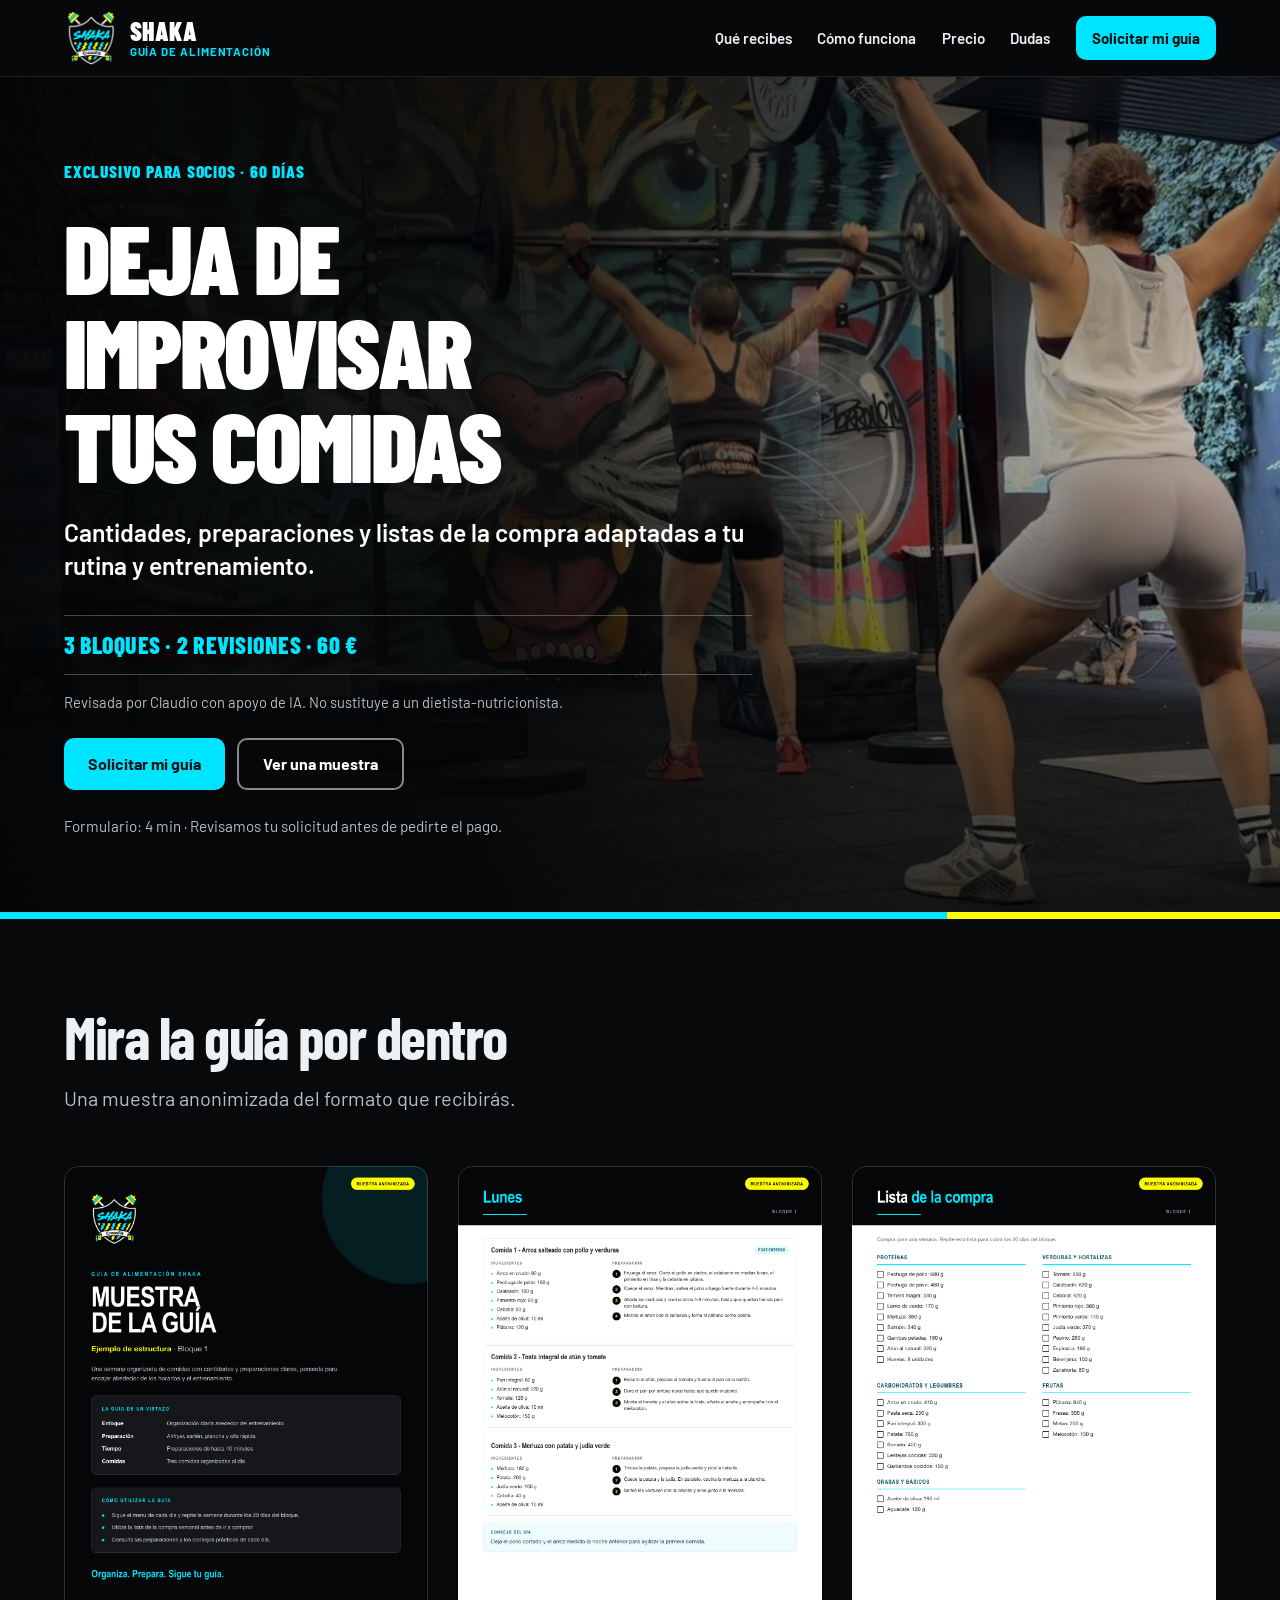
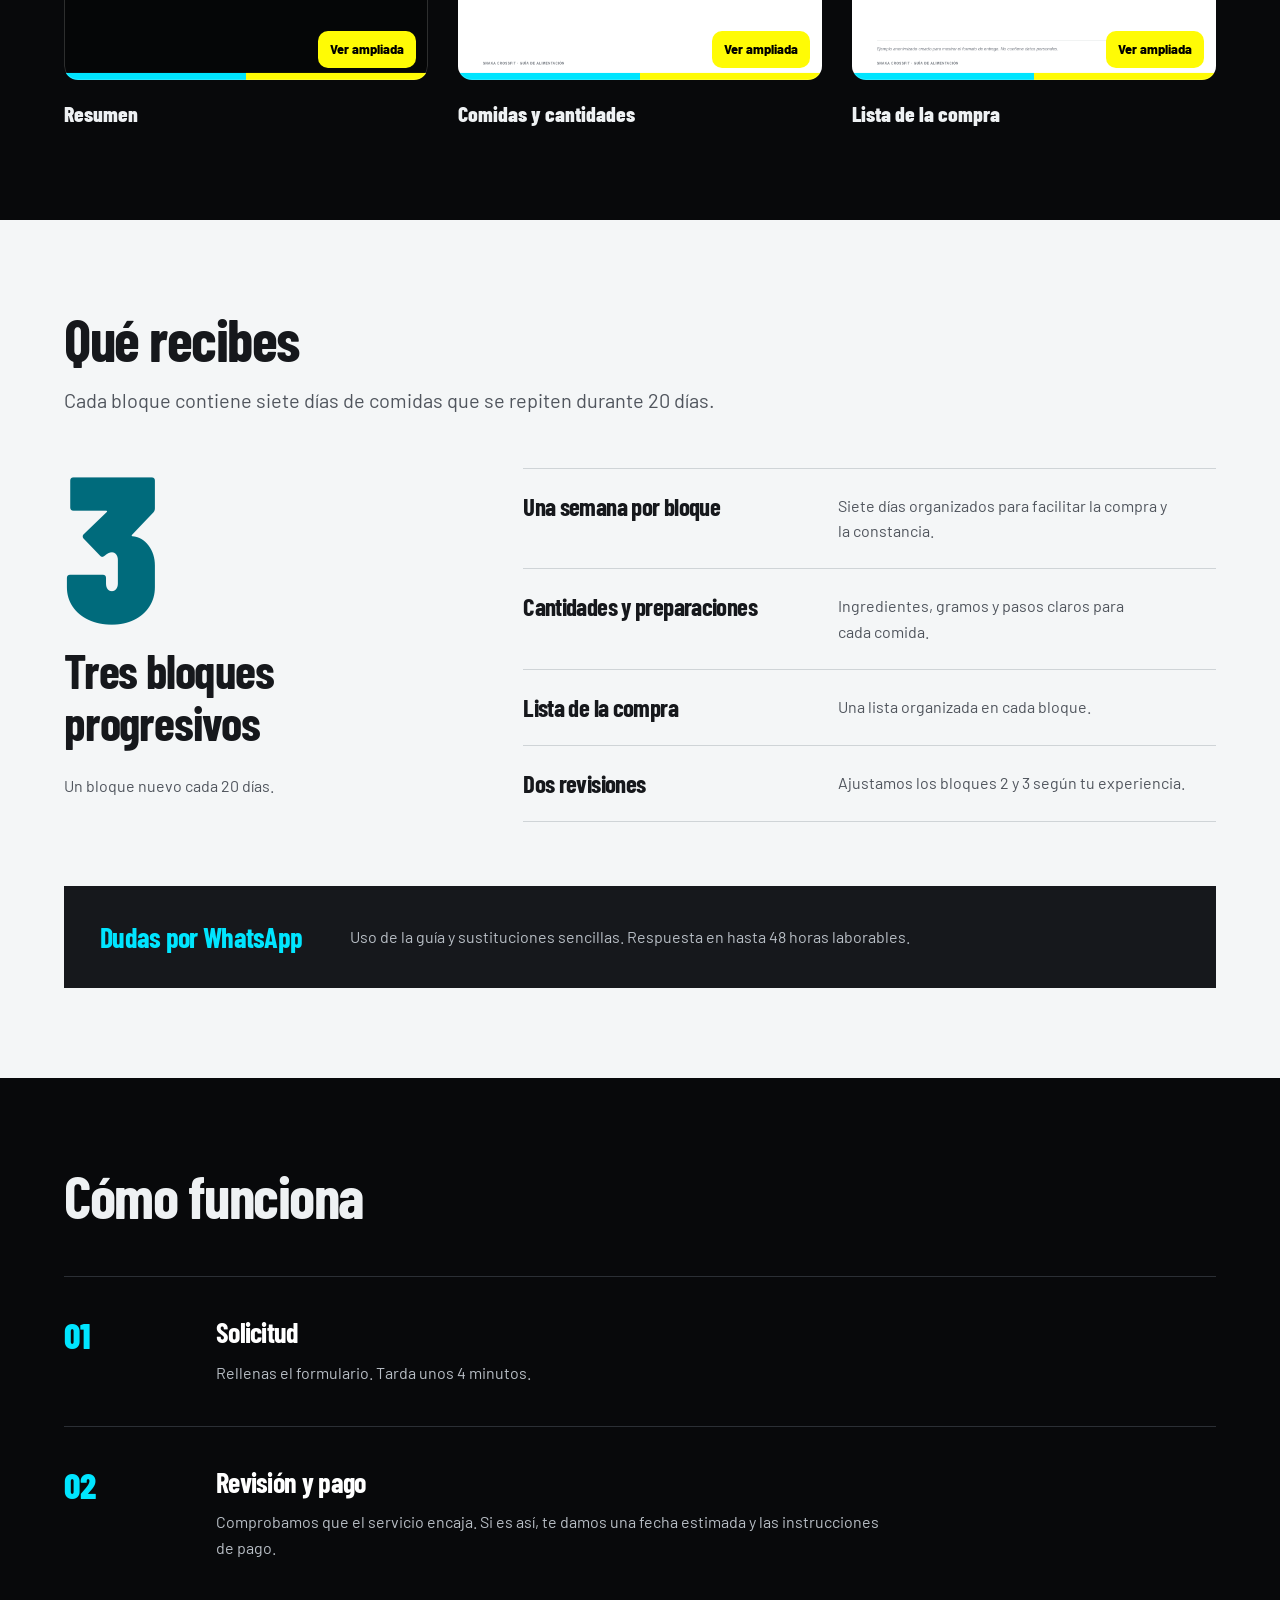
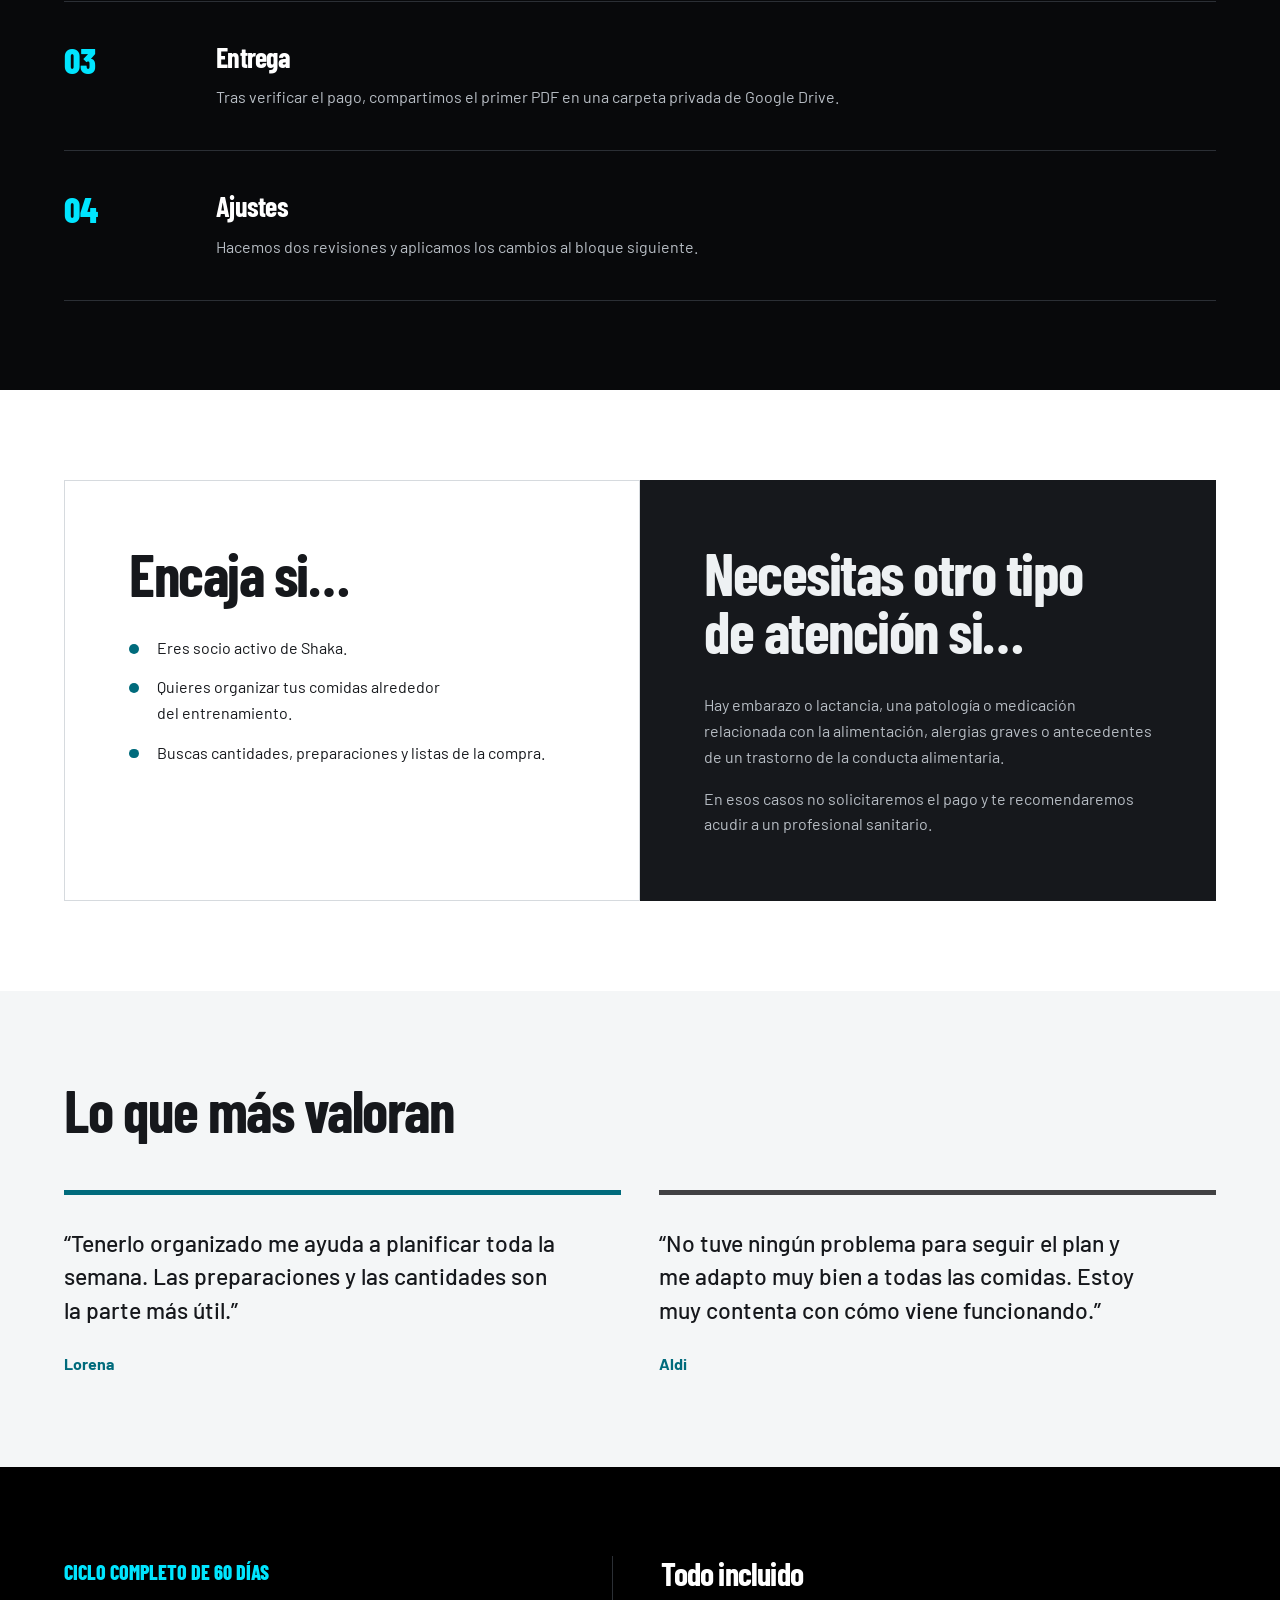
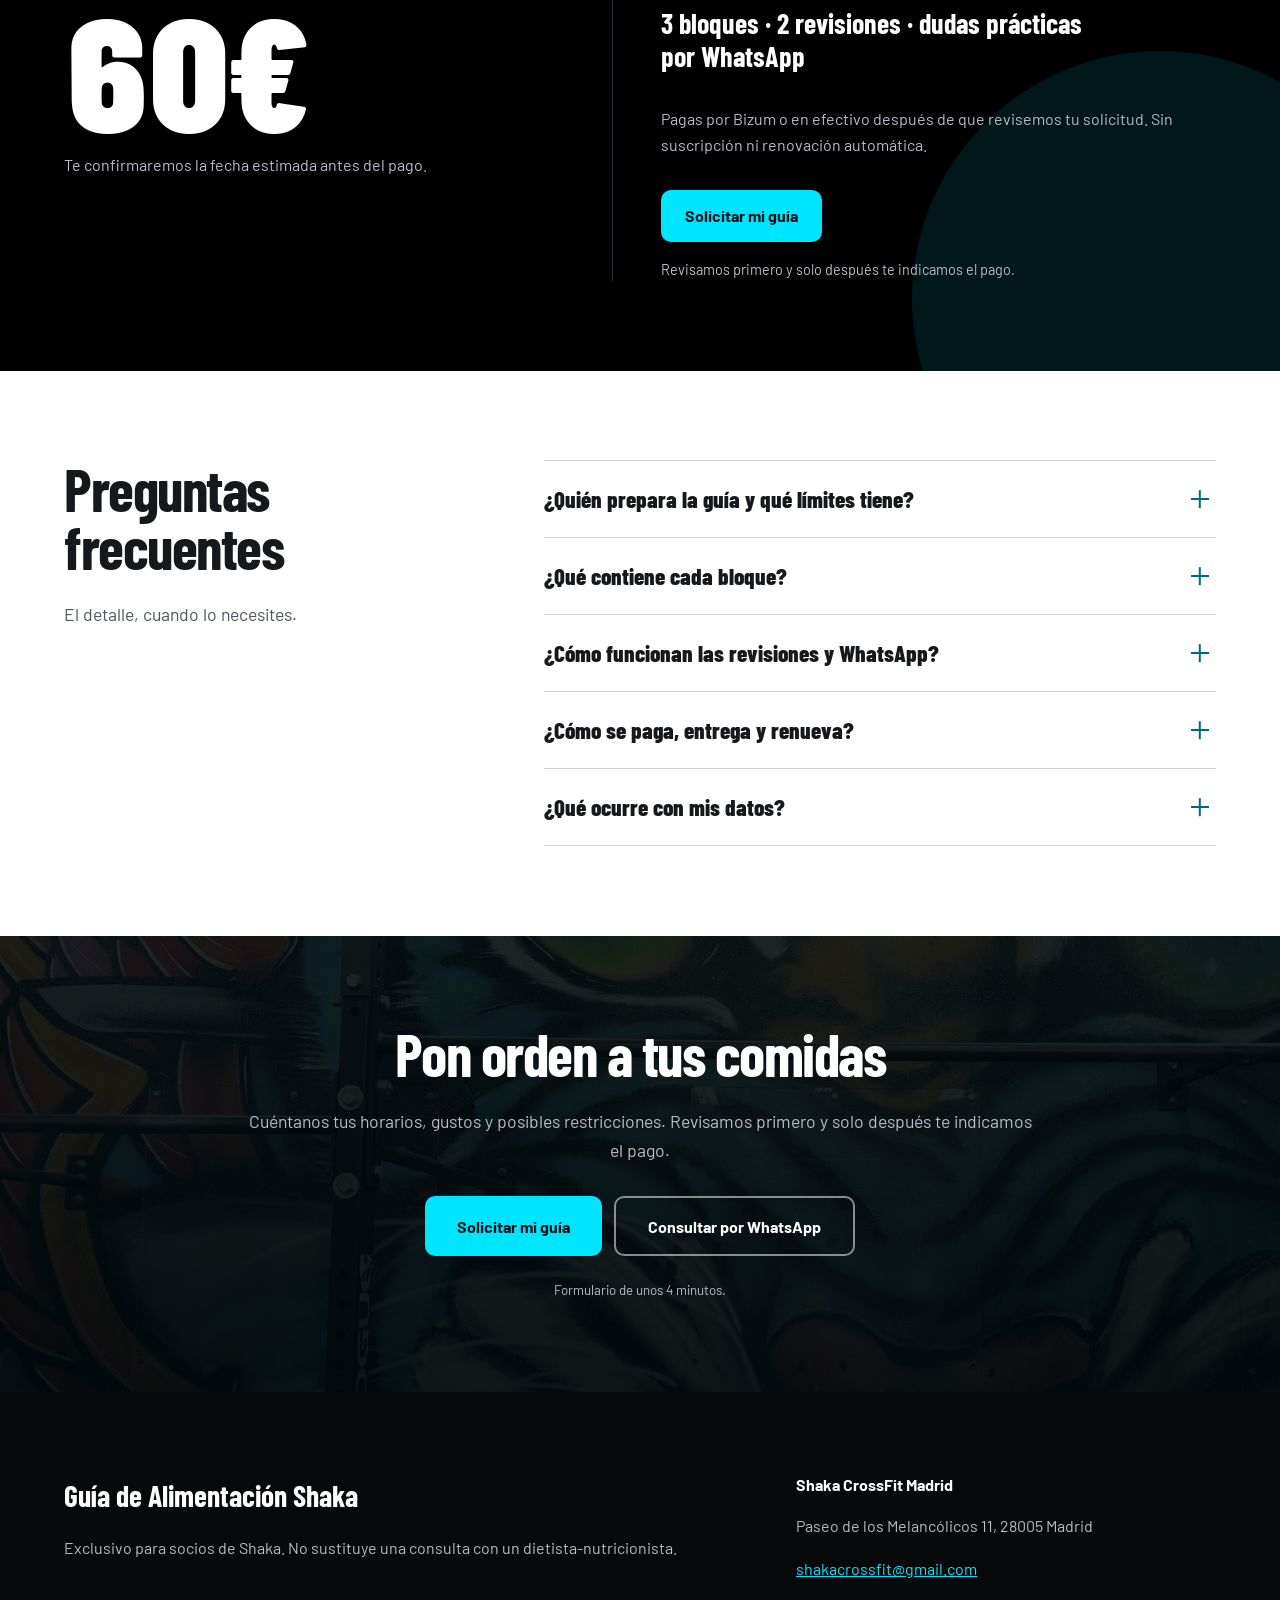
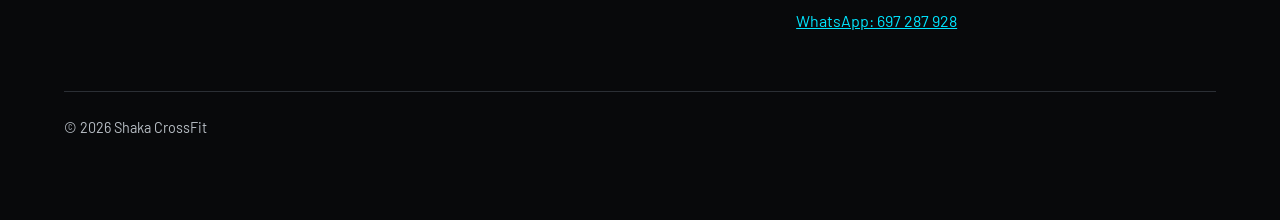
==== commit 8b5d2ece: "feat(landing): publish redesigned Guia de Alimentacion Shaka Replaces the previous landing with the " ====
--- a/index.html
+++ b/index.html
@@ -1,65 +1,64 @@
-<!DOCTYPE html>
+<!doctype html>
+<!-- impeccable-disable single-font, numbered-section-markers -->
 <html lang="es">
 <head>
-  <meta charset="UTF-8" />
-  <meta name="viewport" content="width=device-width, initial-scale=1.0" />
-  <title>Plan de Nutrición Shaka CrossFit | Come mejor, entrena mejor</title>
-  <meta name="description" content="Plan de nutrición práctico de 60 días para alumnos de Shaka CrossFit Madrid y gente que entrena. 3 planes de 20 días, adaptados a tu objetivo, horarios, gustos y supermercado habitual. 60 €." />
-  <meta name="theme-color" content="#0A0B0D" />
-
-  <!-- Open Graph / Twitter (vista previa al compartir en WhatsApp / Instagram).
-       URLs absolutas a tu GitHub Pages. Si cambias de dominio, actualiza estas 4 líneas de URL. -->
-  <link rel="canonical" href="https://shakacrossfit.github.io/plan-nutricion-shaka/" />
-  <meta property="og:type" content="website" />
-  <meta property="og:url" content="https://shakacrossfit.github.io/plan-nutricion-shaka/" />
-  <meta property="og:title" content="Plan de Nutrición Shaka CrossFit" />
-  <meta property="og:description" content="Come mejor, entrena mejor y organiza tu alimentación sin complicarte. Plan práctico de 60 días, 60 €." />
-  <meta property="og:image" content="https://shakacrossfit.github.io/plan-nutricion-shaka/img/hero-entreno.jpg" />
-  <meta property="og:image:alt" content="Entrenamiento de fuerza en Shaka CrossFit Madrid" />
-  <meta property="og:locale" content="es_ES" />
-  <meta name="twitter:card" content="summary_large_image" />
-  <meta name="twitter:title" content="Plan de Nutrición Shaka CrossFit" />
-  <meta name="twitter:description" content="Come mejor, entrena mejor y organiza tu alimentación sin complicarte. Plan práctico de 60 días, 60 €." />
-  <meta name="twitter:image" content="https://shakacrossfit.github.io/plan-nutricion-shaka/img/hero-entreno.jpg" />
-
-  <!-- Favicon SVG (rayo Shaka en cian). Sustituible por tu favicon real. -->
-  <link rel="icon" href="data:image/svg+xml,%3Csvg xmlns='http://www.w3.org/2000/svg' viewBox='0 0 32 32'%3E%3Crect width='32' height='32' rx='7' fill='%230A0B0D'/%3E%3Cpath d='M17.5 4 8 18h6l-1.5 10L24 13h-6.5z' fill='%2300E5FF'/%3E%3C/svg%3E" />
-
-  <!-- Tipografías: Archivo (display + cuerpo) + Spline Sans Mono (números/etiquetas) -->
-  <link rel="preconnect" href="https://fonts.googleapis.com" />
-  <link rel="preconnect" href="https://fonts.gstatic.com" crossorigin />
-  <link href="https://fonts.googleapis.com/css2?family=Barlow:wght@400;500;600;700&family=Barlow+Condensed:wght@600;700;800&family=Spline+Sans+Mono:wght@400;500;600&display=swap" rel="stylesheet" />
-
-  <link rel="stylesheet" href="styles.css" />
+  <meta charset="utf-8">
+  <meta name="viewport" content="width=device-width, initial-scale=1">
+  <meta name="theme-color" content="#050607">
+  <meta name="description" content="Organiza tus comidas con una guía práctica adaptada a tu entrenamiento, horarios y gustos. Tres bloques progresivos durante 60 días. Exclusiva para socios de Shaka CrossFit.">
+  <link rel="canonical" href="https://shakacrossfit.github.io/plan-nutricion-shaka/">
+  <meta property="og:site_name" content="Shaka CrossFit">
+  <meta property="og:title" content="Guía de Alimentación Shaka">
+  <meta property="og:description" content="Menos improvisación y más claridad para organizar tus comidas alrededor de tu vida y tu entrenamiento.">
+  <meta property="og:type" content="website">
+  <meta property="og:locale" content="es_ES">
+  <meta property="og:url" content="https://shakacrossfit.github.io/plan-nutricion-shaka/">
+  <meta property="og:image" content="https://shakacrossfit.github.io/plan-nutricion-shaka/og.png">
+  <meta property="og:image:width" content="1200">
+  <meta property="og:image:height" content="628">
+  <meta property="og:image:alt" content="Guía de Alimentación Shaka, exclusiva para socios">
+  <meta name="twitter:card" content="summary_large_image">
+  <meta name="twitter:title" content="Guía de Alimentación Shaka">
+  <meta name="twitter:description" content="3 bloques progresivos · 2 revisiones · 60 días · 60 €. Exclusiva para socios de Shaka CrossFit.">
+  <meta name="twitter:image" content="https://shakacrossfit.github.io/plan-nutricion-shaka/og.png">
+  <title>Guía de Alimentación Shaka | Exclusiva para socios</title>
+
+  <link rel="icon" href="img/favicon.png" type="image/png">
+  <link rel="preload" as="image" href="img/hero-shaka-960.jpg" media="(max-width: 768px)">
+  <link rel="preload" as="image" href="img/hero-shaka-1600.jpg" media="(min-width: 769px)">
+
+  <link rel="preconnect" href="https://fonts.googleapis.com">
+  <link rel="preconnect" href="https://fonts.gstatic.com" crossorigin>
+  <link href="https://fonts.googleapis.com/css2?family=Barlow+Condensed:wght@600;700;800;900&amp;family=Barlow:wght@400;500;600;700&amp;display=swap" rel="stylesheet">
+  <link rel="stylesheet" href="styles.css?v=2">
+  <script src="script.js?v=2" defer></script>
 </head>
 <body>
   <a class="skip-link" href="#contenido">Saltar al contenido</a>
 
-  <!-- ============ HEADER ============ -->
   <header class="site-header" id="site-header">
     <div class="container header-inner">
-      <a class="brand" href="#inicio" aria-label="Shaka CrossFit Madrid, inicio">
-        <!-- Escudo + texto. Coloca tu logo en img/logo.png. Si no carga, queda solo el texto. -->
-        <img src="img/logo.png" alt="" class="brand-logo" aria-hidden="true"
-             onerror="this.remove();" />
-        <span class="brand-text">
-          <span class="brand-mark">SHAKA</span><span class="brand-sub">CROSSFIT</span>
+      <a class="brand" href="#inicio" aria-label="Guía de Alimentación Shaka, inicio">
+        <img src="img/logo-120.png" srcset="img/logo-120.png 1x, img/logo-240.png 2x" width="108" height="120" alt="">
+        <span>
+          <strong>Shaka</strong>
+          <small>Guía de Alimentación</small>
         </span>
       </a>
 
+      <button class="nav-toggle" id="nav-toggle" type="button" aria-expanded="false" aria-controls="nav-menu">
+        <span class="visually-hidden" id="nav-toggle-label">Abrir menú</span>
+        <span aria-hidden="true"></span>
+      </button>
+
       <nav class="main-nav" aria-label="Navegación principal">
-        <button class="nav-toggle" id="nav-toggle" aria-expanded="false" aria-controls="nav-menu">
-          <span class="nav-toggle-bar" aria-hidden="true"></span>
-          <span class="visually-hidden">Abrir menú</span>
-        </button>
         <ul class="nav-menu" id="nav-menu">
-          <li><a href="#que-es">Qué es</a></li>
-          <li><a href="#incluye">Qué incluye</a></li>
+          <li><a href="#incluye">Qué recibes</a></li>
           <li><a href="#como-funciona">Cómo funciona</a></li>
           <li><a href="#precio">Precio</a></li>
-          <li><a href="#faq">FAQ</a></li>
-          <li class="nav-cta-item">
-            <a class="btn btn-primary btn-sm" href="https://docs.google.com/forms/d/e/1FAIpQLSftawxAbCEo_Q98-P0qoqUacB3MHXb90CQI1u-8iAF9OU73yw/viewform" target="_blank" rel="noopener">Rellenar formulario</a>
+          <li><a href="#faq">Dudas</a></li>
+          <li class="nav-cta">
+            <a class="button button-primary button-small" href="https://docs.google.com/forms/d/e/1FAIpQLSftawxAbCEo_Q98-P0qoqUacB3MHXb90CQI1u-8iAF9OU73yw/viewform" target="_blank" rel="noopener">Solicitar mi guía</a>
           </li>
         </ul>
       </nav>
@@ -67,243 +66,282 @@
   </header>
 
   <main id="contenido">
-
-    <!-- ============ 1. HERO ============ -->
     <section class="hero" id="inicio">
-      <div class="hero-bg" aria-hidden="true"></div>
-      <div class="container hero-inner">
-        <p class="hero-stats">3 planes · 20 días cada uno · 60 €</p>
-        <h1 class="hero-title">Plan de Nutrición<br /><span class="accent">Shaka CrossFit</span></h1>
-        <p class="hero-subtitle">Come mejor, entrena mejor y organiza tu alimentación sin complicarte.</p>
-        <p class="hero-lead">Un plan práctico de 60 días, adaptado a tu objetivo, tus horarios, tus gustos y tu forma real de comprar y cocinar.</p>
-        <div class="btn-row">
-          <a class="btn btn-primary" href="https://docs.google.com/forms/d/e/1FAIpQLSftawxAbCEo_Q98-P0qoqUacB3MHXb90CQI1u-8iAF9OU73yw/viewform" target="_blank" rel="noopener">Rellenar formulario</a>
-          <a class="btn btn-whatsapp" href="https://wa.me/34697287928" target="_blank" rel="noopener">
-            <svg class="ico" viewBox="0 0 24 24" aria-hidden="true" focusable="false"><path fill="currentColor" d="M19.05 4.91A9.82 9.82 0 0 0 12.04 2C6.58 2 2.13 6.45 2.13 11.91c0 1.75.46 3.45 1.32 4.95L2 22l5.25-1.38a9.9 9.9 0 0 0 4.79 1.22h.01c5.46 0 9.91-4.45 9.91-9.91 0-2.65-1.03-5.14-2.91-7.02ZM12.05 20.2h-.01a8.2 8.2 0 0 1-4.18-1.15l-.3-.18-3.11.82.83-3.04-.2-.31a8.2 8.2 0 0 1-1.26-4.38c0-4.54 3.7-8.23 8.24-8.23a8.2 8.2 0 0 1 8.23 8.24c0 4.54-3.7 8.23-8.24 8.23Zm4.52-6.16c-.25-.12-1.47-.72-1.69-.81-.23-.08-.39-.12-.56.12-.16.25-.64.81-.78.97-.14.17-.29.19-.54.06-.25-.12-1.05-.39-1.99-1.23-.74-.66-1.23-1.47-1.38-1.72-.14-.25-.01-.38.11-.5.11-.11.25-.29.37-.43.13-.14.17-.25.25-.41.08-.17.04-.31-.02-.43-.06-.12-.56-1.35-.77-1.85-.2-.48-.41-.42-.56-.43h-.48c-.17 0-.43.06-.66.31-.23.25-.86.85-.86 2.07s.89 2.4 1.01 2.56c.12.17 1.75 2.67 4.23 3.74.59.26 1.05.41 1.41.52.59.19 1.13.16 1.56.1.47-.07 1.47-.6 1.68-1.18.21-.58.21-1.07.14-1.18-.06-.1-.22-.16-.47-.28Z"/></svg>
-            Escribir por WhatsApp
-          </a>
-        </div>
-      </div>
-    </section>
-
-    <!-- ============ 2. PROBLEMA ============ -->
-    <section class="section section-light" id="que-es">
+      <div class="hero-image" aria-hidden="true"></div>
+      <div class="container hero-content">
+        <p class="hero-meta">Exclusivo para socios · 60 días</p>
+        <h1>Deja de improvisar tus comidas</h1>
+        <p class="hero-subtitle">Cantidades, preparaciones y listas de la compra adaptadas a tu rutina y entrenamiento.</p>
+
+        <div class="hero-decision" aria-label="Datos principales del servicio">
+          <strong>3 bloques · 2 revisiones · 60 €</strong>
+        </div>
+
+        <p class="hero-review">Revisada por Claudio con apoyo de IA. No sustituye a un dietista-nutricionista.</p>
+
+        <div class="button-row">
+          <a class="button button-primary" href="https://docs.google.com/forms/d/e/1FAIpQLSftawxAbCEo_Q98-P0qoqUacB3MHXb90CQI1u-8iAF9OU73yw/viewform" target="_blank" rel="noopener">Solicitar mi guía</a>
+          <a class="button button-secondary" href="#muestra">Ver una muestra</a>
+        </div>
+
+        <p class="hero-note">Formulario: 4 min · Revisamos tu solicitud antes de pedirte el pago.</p>
+      </div>
+    </section>
+
+    <section class="section samples-section" id="muestra">
+      <div class="container">
+        <div class="section-heading">
+          <h2>Mira la guía por dentro</h2>
+          <p>Una muestra anonimizada del formato que recibirás.</p>
+        </div>
+
+        <div class="sample-gallery">
+          <figure class="sample">
+            <button type="button" class="sample-open" aria-haspopup="dialog" aria-controls="sample-dialog" data-sample="img/muestras/01-resumen-anonimizado.png" data-alt="Resumen anonimizado de un bloque de la Guía de Alimentación Shaka">
+              <img src="img/muestras/01-resumen-anonimizado.png" width="1200" height="1697" loading="lazy" decoding="async" alt="Resumen anonimizado de un bloque de la Guía de Alimentación Shaka">
+              <span>Ver ampliada</span>
+            </button>
+            <figcaption>Resumen</figcaption>
+          </figure>
+
+          <figure class="sample">
+            <button type="button" class="sample-open" aria-haspopup="dialog" aria-controls="sample-dialog" data-sample="img/muestras/02-dia-completo.png" data-alt="Día completo de comidas con ingredientes, cantidades y preparaciones">
+              <img src="img/muestras/02-dia-completo.png" width="1200" height="1697" loading="lazy" decoding="async" alt="Día completo de comidas con ingredientes, cantidades y preparaciones">
+              <span>Ver ampliada</span>
+            </button>
+            <figcaption>Comidas y cantidades</figcaption>
+          </figure>
+
+          <figure class="sample">
+            <button type="button" class="sample-open" aria-haspopup="dialog" aria-controls="sample-dialog" data-sample="img/muestras/03-lista-compra.png" data-alt="Lista semanal de la compra organizada por categorías">
+              <img src="img/muestras/03-lista-compra.png" width="1200" height="1697" loading="lazy" decoding="async" alt="Lista semanal de la compra organizada por categorías">
+              <span>Ver ampliada</span>
+            </button>
+            <figcaption>Lista de la compra</figcaption>
+          </figure>
+        </div>
+      </div>
+    </section>
+
+    <section class="section includes-section" id="incluye">
+      <div class="container">
+        <div class="section-heading">
+          <h2>Qué recibes</h2>
+          <p>Cada bloque contiene siete días de comidas que se repiten durante 20 días.</p>
+        </div>
+
+        <div class="includes-layout">
+          <article class="include-lead">
+            <span class="include-number">3</span>
+            <h3>Tres bloques progresivos</h3>
+            <p>Un bloque nuevo cada 20 días.</p>
+          </article>
+
+          <div class="include-list">
+            <article>
+              <h3>Una semana por bloque</h3>
+              <p>Siete días organizados para facilitar la compra y la constancia.</p>
+            </article>
+            <article>
+              <h3>Cantidades y preparaciones</h3>
+              <p>Ingredientes, gramos y pasos claros para cada comida.</p>
+            </article>
+            <article>
+              <h3>Lista de la compra</h3>
+              <p>Una lista organizada en cada bloque.</p>
+            </article>
+            <article>
+              <h3>Dos revisiones</h3>
+              <p>Ajustamos los bloques 2 y 3 según tu experiencia.</p>
+            </article>
+          </div>
+        </div>
+
+        <aside class="support-strip">
+          <h3>Dudas por WhatsApp</h3>
+          <p>Uso de la guía y sustituciones sencillas. Respuesta en hasta 48 horas laborables.</p>
+        </aside>
+      </div>
+    </section>
+
+    <section class="section process-section" id="como-funciona">
+      <div class="container">
+        <div class="section-heading">
+          <h2>Cómo funciona</h2>
+        </div>
+
+        <ol class="process-list">
+          <li>
+            <span>01</span>
+            <div><h3>Solicitud</h3><p>Rellenas el formulario. Tarda unos 4 minutos.</p></div>
+          </li>
+          <li>
+            <span>02</span>
+            <div><h3>Revisión y pago</h3><p>Comprobamos que el servicio encaja. Si es así, te damos una fecha estimada y las instrucciones de pago.</p></div>
+          </li>
+          <li>
+            <span>03</span>
+            <div><h3>Entrega</h3><p>Tras verificar el pago, compartimos el primer PDF en una carpeta privada de Google Drive.</p></div>
+          </li>
+          <li>
+            <span>04</span>
+            <div><h3>Ajustes</h3><p>Hacemos dos revisiones y aplicamos los cambios al bloque siguiente.</p></div>
+          </li>
+        </ol>
+      </div>
+    </section>
+
+    <section class="section fit-section" id="para-quien">
+      <div class="container fit-layout">
+        <div class="fit-positive">
+          <h2>Encaja si…</h2>
+          <ul class="check-list">
+            <li>Eres socio activo de Shaka.</li>
+            <li>Quieres organizar tus comidas alrededor del entrenamiento.</li>
+            <li>Buscas cantidades, preparaciones y listas de la compra.</li>
+          </ul>
+        </div>
+
+        <aside class="fit-exclusions">
+          <h2>Necesitas otro tipo de atención si…</h2>
+          <p>Hay embarazo o lactancia, una patología o medicación relacionada con la alimentación, alergias graves o antecedentes de un trastorno de la conducta alimentaria.</p>
+          <p>En esos casos no solicitaremos el pago y te recomendaremos acudir a un profesional sanitario.</p>
+        </aside>
+      </div>
+    </section>
+
+    <section class="section testimonials-section" id="testimonios">
+      <div class="container">
+        <div class="section-heading">
+          <h2>Lo que más valoran</h2>
+        </div>
+        <div class="testimonials">
+          <blockquote>
+            <p>“Tenerlo organizado me ayuda a planificar toda la semana. Las preparaciones y las cantidades son la parte más útil.”</p>
+            <footer>Lorena</footer>
+          </blockquote>
+          <blockquote>
+            <p>“No tuve ningún problema para seguir el plan y me adapto muy bien a todas las comidas. Estoy muy contenta con cómo viene funcionando.”</p>
+            <footer>Aldi</footer>
+          </blockquote>
+        </div>
+      </div>
+    </section>
+
+    <section class="section price-section" id="precio">
+      <div class="container price-layout">
+        <div class="price-heading">
+          <p>Ciclo completo de 60 días</p>
+          <h2><span>60</span> €</h2>
+          <p>Te confirmaremos la fecha estimada antes del pago.</p>
+        </div>
+
+        <div class="price-content">
+          <h3>Todo incluido</h3>
+          <p class="price-summary">3 bloques · 2 revisiones · dudas prácticas por WhatsApp</p>
+          <p>Pagas por Bizum o en efectivo después de que revisemos tu solicitud. Sin suscripción ni renovación automática.</p>
+          <a class="button button-primary" href="https://docs.google.com/forms/d/e/1FAIpQLSftawxAbCEo_Q98-P0qoqUacB3MHXb90CQI1u-8iAF9OU73yw/viewform" target="_blank" rel="noopener">Solicitar mi guía</a>
+          <small>Revisamos primero y solo después te indicamos el pago.</small>
+        </div>
+      </div>
+    </section>
+
+    <section class="section faq-section" id="faq">
+      <div class="container faq-layout">
+        <div class="faq-heading">
+          <h2>Preguntas frecuentes</h2>
+          <p>El detalle, cuando lo necesites.</p>
+        </div>
+
+        <div class="faq">
+          <details>
+            <summary>¿Quién prepara la guía y qué límites tiene?</summary>
+            <div>
+              <p>La guía se genera con apoyo de IA a partir de datos anonimizados. Claudio Aponcio, entrenador CrossFit Level 2 y entrenador nacional de halterofilia, revisa cada página.</p>
+              <p>No está elaborada ni supervisada por un dietista-nutricionista, no sustituye atención nutricional o sanitaria y no realiza diagnósticos, tratamientos ni recomendaciones de suplementación.</p>
+            </div>
+          </details>
+
+          <details>
+            <summary>¿Qué contiene cada bloque?</summary>
+            <div><p>Una semana de comidas que se repite durante 20 días. El bloque siguiente incluye nuevas comidas y los ajustes acordados.</p></div>
+          </details>
+
+          <details>
+            <summary>¿Cómo funcionan las revisiones y WhatsApp?</summary>
+            <div>
+              <p>Incluye dos revisiones, antes de los bloques 2 y 3. Las dudas de uso, preparación o sustituciones sencillas se responden en hasta 48 horas laborables.</p>
+              <p>Los cambios se aplican al siguiente bloque; el vigente solo se rehace por un error o una incompatibilidad ya declarada. WhatsApp no atiende consultas médicas.</p>
+            </div>
+          </details>
+
+          <details>
+            <summary>¿Cómo se paga, entrega y renueva?</summary>
+            <div>
+              <p>Tras revisar el formulario, si podemos preparar la guía, te confirmamos la fecha estimada y el pago por Bizum o efectivo. Después de verificarlo, recibirás el PDF en Google Drive.</p>
+              <p>El ciclo termina sin renovación automática; otro ciclo cuesta 60 €.</p>
+            </div>
+          </details>
+
+          <details>
+            <summary>¿Qué ocurre con mis datos?</summary>
+            <div>
+              <p>Solo Claudio accede al formulario completo y a tu carpeta. La IA recibe datos anonimizados, sin identificadores directos. Se usan para prestar el servicio, no para publicidad.</p>
+              <p>Se eliminan tres meses después del último ciclo; si la solicitud no se acepta, en un máximo de 30 días.</p>
+            </div>
+          </details>
+        </div>
+      </div>
+    </section>
+
+    <section class="section final-cta">
       <div class="container narrow">
-        <h2 class="section-title">Entrenas duro. Tu alimentación va por libre.</h2>
-        <p class="section-intro">Si te suena alguna de estas, este plan es justo para eso:</p>
-        <ul class="problem-list">
-          <li>Entrenas, pero no tienes clara tu alimentación.</li>
-          <li>Comes bien algunos días, pero sin estructura.</li>
-          <li>No sabes qué comprar cada semana.</li>
-          <li>Te cuesta organizar las comidas con tus horarios.</li>
-          <li>Quieres mejorar, pero no quieres una dieta imposible.</li>
-        </ul>
-      </div>
-    </section>
-
-    <!-- ============ 3. PARA QUIÉN ES ============ -->
-    <section class="section section-dark" id="para-quien">
-      <div class="container">
-        <div class="split">
-          <div class="split-text">
-            <h2 class="section-title">Este plan es para ti si…</h2>
-            <ul class="check-list">
-              <li>Quieres perder grasa</li>
-              <li>Quieres ganar masa muscular</li>
-              <li>Quieres mejorar tu composición corporal</li>
-              <li>Quieres rendir mejor entrenando</li>
-              <li>Necesitas organizar tus comidas</li>
-              <li>Buscas algo práctico y fácil de seguir</li>
-              <li>Entrenas CrossFit y quieres acompañarlo con mejor alimentación</li>
-            </ul>
-          </div>
-          <figure class="split-media">
-            <img src="img/entreno-fuerza.jpg" width="1000" height="667" loading="lazy" decoding="async"
-                 alt="Atleta entrenando fuerza con mancuerna en un box de CrossFit" />
-          </figure>
-        </div>
-      </div>
-    </section>
-
-    <!-- ============ 4. QUÉ INCLUYE ============ -->
-    <section class="section section-light" id="incluye">
-      <div class="container">
-        <h2 class="section-title">Qué incluye</h2>
-        <p class="section-intro">Todo lo necesario para comer con cabeza sin volverte loco.</p>
-        <div class="split split-reverse">
-          <ul class="feature-grid">
-            <li class="feature"><span class="feature-ico" aria-hidden="true">✓</span><div><h3>3 planes nutricionales</h3><p>Uno nuevo cada 20 días, para no aburrirte y ajustar sobre la marcha.</p></div></li>
-            <li class="feature"><span class="feature-ico" aria-hidden="true">✓</span><div><h3>Ingredientes exactos</h3><p>Cantidades claras, sin adivinar a ojo.</p></div></li>
-            <li class="feature"><span class="feature-ico" aria-hidden="true">✓</span><div><h3>Preparaciones paso a paso</h3><p>Recetas sencillas, pensadas para el día a día.</p></div></li>
-            <li class="feature"><span class="feature-ico" aria-hidden="true">✓</span><div><h3>Lista de la compra</h3><p>Organizada para que la compra sea rápida.</p></div></li>
-            <li class="feature"><span class="feature-ico" aria-hidden="true">✓</span><div><h3>Adaptación a tu súper</h3><p>Pensada para Mercadona, DIA u otro supermercado.</p></div></li>
-            <li class="feature"><span class="feature-ico" aria-hidden="true">✓</span><div><h3>Ajustes con tu feedback</h3><p>Afinamos según cómo te vaya yendo.</p></div></li>
-            <li class="feature"><span class="feature-ico" aria-hidden="true">✓</span><div><h3>Suplementación si procede</h3><p>Recomendaciones solo cuando aportan algo.</p></div></li>
-          </ul>
-          <figure class="split-media">
-            <img src="img/comida-plan.jpg" width="1000" height="1000" loading="lazy" decoding="async"
-                 alt="Bowl saludable con verduras, proteína y semillas, ejemplo de comida del plan" />
-          </figure>
-        </div>
-      </div>
-    </section>
-
-    <!-- ============ 5. CÓMO FUNCIONA ============ -->
-    <section class="section section-dark" id="como-funciona">
-      <div class="container narrow">
-        <h2 class="section-title">Cómo funciona</h2>
-        <p class="section-intro">Seis pasos sencillos, sin app ni complicaciones.</p>
-        <ol class="steps">
-          <li class="step"><span class="step-num">01</span><div><h3>Rellenas el formulario</h3><p>Nos cuentas tu objetivo, horarios, gustos y dónde compras.</p></div></li>
-          <li class="step"><span class="step-num">02</span><div><h3>Revisamos tu objetivo y contexto</h3><p>Estudiamos tu caso para que el plan tenga sentido para ti.</p></div></li>
-          <li class="step"><span class="step-num">03</span><div><h3>Confirmas el pago</h3><p>Efectivo en el box o PayPal. Sin pagos automáticos.</p></div></li>
-          <li class="step"><span class="step-num">04</span><div><h3>Recibes tu primer plan de 20 días</h3><p>Con comidas, cantidades y lista de la compra.</p></div></li>
-          <li class="step"><span class="step-num">05</span><div><h3>Nos das feedback</h3><p>Qué funciona, qué te cuesta, qué cambiarías.</p></div></li>
-          <li class="step"><span class="step-num">06</span><div><h3>Recibes el segundo y tercer plan</h3><p>Ajustados a lo que ya sabemos que te encaja.</p></div></li>
-        </ol>
-      </div>
-    </section>
-
-    <!-- ============ 6. PRECIO ============ -->
-    <section class="section section-light" id="precio">
-      <div class="container narrow">
-        <h2 class="section-title center">Precio</h2>
-        <div class="price-card">
-          <div class="price-head">
-            <p class="price-amount"><span class="price-num">60</span><span class="price-cur">€</span></p>
-            <p class="price-desc">3 planes durante aproximadamente 60 días</p>
-          </div>
-          <ul class="check-list price-includes">
-            <li>3 planes nutricionales (1 cada 20 días)</li>
-            <li>Lista de la compra adaptada a tu supermercado</li>
-            <li>Ajustes según tu feedback</li>
-          </ul>
-          <div class="price-pay">
-            <p class="price-pay-title">Métodos de pago</p>
-            <p>Efectivo en el box o PayPal.</p>
-            <p class="price-note">El pago por PayPal se confirma manualmente antes de preparar el plan.</p>
-          </div>
-          <div class="btn-row btn-row-center">
-            <a class="btn btn-primary" href="https://docs.google.com/forms/d/e/1FAIpQLSftawxAbCEo_Q98-P0qoqUacB3MHXb90CQI1u-8iAF9OU73yw/viewform" target="_blank" rel="noopener">Rellenar formulario</a>
-            <!-- TODO PayPal: cuando tengas el enlace, sustituye PAYPAL_LINK_PENDIENTE por la URL real y quita aria-disabled. -->
-            <a class="btn btn-outline-dark" href="PAYPAL_LINK_PENDIENTE" aria-disabled="true" title="Enlace de PayPal pendiente">Pagar con PayPal (pronto)</a>
-          </div>
-        </div>
-      </div>
-    </section>
-
-    <!-- ============ 7. SUPERMERCADO Y VIDA REAL ============ -->
-    <section class="section section-dark" id="supermercado">
-      <div class="container">
-        <div class="split">
-          <figure class="split-media">
-            <img src="img/compra-supermercado.jpg" width="1000" height="667" loading="lazy" decoding="async"
-                 alt="Verduras y fruta fresca recién compradas sobre una mesa de madera" />
-          </figure>
-          <div class="split-text">
-            <h2 class="section-title">Adaptado a tu vida real</h2>
-            <p class="section-lead">También tendremos en cuenta dónde haces normalmente la compra: Mercadona, DIA u otro supermercado. Así la lista de la compra será más práctica y fácil de seguir.</p>
-            <p class="tag-row">
-              <span class="tag">Mercadona</span>
-              <span class="tag">DIA</span>
-              <span class="tag">Otro súper</span>
-            </p>
-          </div>
-        </div>
-      </div>
-    </section>
-
-    <!-- ============ 8. FAQ ============ -->
-    <section class="section section-light" id="faq">
-      <div class="container narrow">
-        <h2 class="section-title">Preguntas frecuentes</h2>
-        <div class="faq">
-          <details class="faq-item">
-            <summary>¿Necesito ser alumno de Shaka?</summary>
-            <div class="faq-body"><p>No. El plan está pensado para alumnos del box, pero puede hacerlo cualquier persona que quiera organizar mejor su alimentación.</p></div>
-          </details>
-          <details class="faq-item">
-            <summary>¿El plan es solo para perder peso?</summary>
-            <div class="faq-body"><p>No. Sirve para perder grasa, ganar masa muscular, mejorar composición corporal o simplemente comer con más orden. Se adapta a tu objetivo.</p></div>
-          </details>
-          <details class="faq-item">
-            <summary>¿Cada cuánto recibo un plan?</summary>
-            <div class="faq-body"><p>Recibes un plan nuevo cada 20 días. Son 3 planes en total, unos 60 días.</p></div>
-          </details>
-          <details class="faq-item">
-            <summary>¿Qué pasa si no me gusta algún alimento?</summary>
-            <div class="faq-body"><p>Lo tenemos en cuenta. En el formulario nos dices qué no te gusta y qué restricciones tienes, y el plan se ajusta a ello.</p></div>
-          </details>
-          <details class="faq-item">
-            <summary>¿Puedo hacerlo si como fuera o trabajo en oficina?</summary>
-            <div class="faq-body"><p>Sí. Adaptamos las comidas a tus horarios y a tu día a día para que sea realista, no una dieta imposible.</p></div>
-          </details>
-          <details class="faq-item">
-            <summary>¿El precio incluye los 3 planes?</summary>
-            <div class="faq-body"><p>Sí. Los 60 € incluyen los 3 planes durante aproximadamente 60 días, con sus ajustes.</p></div>
-          </details>
-          <details class="faq-item">
-            <summary>¿Cómo se paga?</summary>
-            <div class="faq-body"><p>En efectivo en el box o por PayPal. El pago por PayPal se confirma manualmente antes de preparar el plan.</p></div>
-          </details>
-          <details class="faq-item">
-            <summary>¿Tengo que contar calorías?</summary>
-            <div class="faq-body"><p>No hace falta. El plan ya viene con cantidades e ingredientes, para que sigas comiendo sin estar pendiente de la calculadora.</p></div>
-          </details>
-        </div>
-      </div>
-    </section>
-
-    <!-- ============ 9. CTA FINAL ============ -->
-    <section class="section cta-final" id="empezar">
-      <div class="container narrow center">
-        <h2 class="cta-title">Empieza por organizar tu alimentación.</h2>
-        <p class="cta-lead">Rellena el formulario y prepararemos tu primer plan según tu objetivo, horarios, entrenamiento, gustos y supermercado habitual.</p>
-        <div class="btn-row btn-row-center">
-          <a class="btn btn-primary btn-lg" href="https://docs.google.com/forms/d/e/1FAIpQLSftawxAbCEo_Q98-P0qoqUacB3MHXb90CQI1u-8iAF9OU73yw/viewform" target="_blank" rel="noopener">Rellenar formulario</a>
-          <a class="btn btn-whatsapp btn-lg" href="https://wa.me/34697287928" target="_blank" rel="noopener">
-            <svg class="ico" viewBox="0 0 24 24" aria-hidden="true" focusable="false"><path fill="currentColor" d="M19.05 4.91A9.82 9.82 0 0 0 12.04 2C6.58 2 2.13 6.45 2.13 11.91c0 1.75.46 3.45 1.32 4.95L2 22l5.25-1.38a9.9 9.9 0 0 0 4.79 1.22h.01c5.46 0 9.91-4.45 9.91-9.91 0-2.65-1.03-5.14-2.91-7.02ZM12.05 20.2h-.01a8.2 8.2 0 0 1-4.18-1.15l-.3-.18-3.11.82.83-3.04-.2-.31a8.2 8.2 0 0 1-1.26-4.38c0-4.54 3.7-8.23 8.24-8.23a8.2 8.2 0 0 1 8.23 8.24c0 4.54-3.7 8.23-8.24 8.23Zm4.52-6.16c-.25-.12-1.47-.72-1.69-.81-.23-.08-.39-.12-.56.12-.16.25-.64.81-.78.97-.14.17-.29.19-.54.06-.25-.12-1.05-.39-1.99-1.23-.74-.66-1.23-1.47-1.38-1.72-.14-.25-.01-.38.11-.5.11-.11.25-.29.37-.43.13-.14.17-.25.25-.41.08-.17.04-.31-.02-.43-.06-.12-.56-1.35-.77-1.85-.2-.48-.41-.42-.56-.43h-.48c-.17 0-.43.06-.66.31-.23.25-.86.85-.86 2.07s.89 2.4 1.01 2.56c.12.17 1.75 2.67 4.23 3.74.59.26 1.05.41 1.41.52.59.19 1.13.16 1.56.1.47-.07 1.47-.6 1.68-1.18.21-.58.21-1.07.14-1.18-.06-.1-.22-.16-.47-.28Z"/></svg>
-            Escribir por WhatsApp
-          </a>
-        </div>
-      </div>
-    </section>
-
+        <h2>Pon orden a tus comidas</h2>
+        <p>Cuéntanos tus horarios, gustos y posibles restricciones. Revisamos primero y solo después te indicamos el pago.</p>
+        <div class="button-row button-row-center">
+          <a class="button button-primary button-large" href="https://docs.google.com/forms/d/e/1FAIpQLSftawxAbCEo_Q98-P0qoqUacB3MHXb90CQI1u-8iAF9OU73yw/viewform" target="_blank" rel="noopener">Solicitar mi guía</a>
+          <a class="button button-secondary button-large" href="https://wa.me/34697287928" target="_blank" rel="noopener">Consultar por WhatsApp</a>
+        </div>
+        <small>Formulario de unos 4 minutos.</small>
+      </div>
+    </section>
   </main>
 
-  <!-- ============ 10. FOOTER ============ -->
   <footer class="site-footer">
-    <div class="container footer-inner">
-      <div class="footer-brand">
-        <img src="img/logo.png" alt="" class="footer-logo" aria-hidden="true" onerror="this.remove();" />
-        <span class="footer-brand-text"><span class="brand-mark">SHAKA</span><span class="brand-sub">CROSSFIT MADRID</span></span>
-      </div>
-      <address class="footer-contact">
-        Paseo de los Melancólicos 11, 28005 Madrid<br />
-        <a href="mailto:shakacrossfit@gmail.com">shakacrossfit@gmail.com</a><br />
+    <div class="container footer-layout">
+      <div>
+        <strong>Guía de Alimentación Shaka</strong>
+        <p>Exclusivo para socios de Shaka. No sustituye una consulta con un dietista-nutricionista.</p>
+      </div>
+      <address>
+        <strong>Shaka CrossFit Madrid</strong>
+        <span>Paseo de los Melancólicos 11, 28005 Madrid</span>
+        <a href="mailto:shakacrossfit@gmail.com">shakacrossfit@gmail.com</a>
         <a href="https://wa.me/34697287928" target="_blank" rel="noopener">WhatsApp: 697 287 928</a>
       </address>
-      <p class="footer-disclaimer">
-        Servicio de orientación nutricional práctica para alumnos y personas interesadas en mejorar su alimentación.
-        No sustituye una consulta médica ni tratamiento sanitario.
-      </p>
-      <p class="footer-legal">© <span id="year">2026</span> Shaka CrossFit Madrid.</p>
+    </div>
+    <div class="container footer-bottom">
+      <span>© <span id="year">2026</span> Shaka CrossFit</span>
+      <!-- Enlace a privacidad.html retirado: el texto sigue en borrador pendiente de
+           revision profesional. Restaurar cuando la politica este aprobada. -->
     </div>
   </footer>
 
-  <!-- CTA fijo en la parte inferior (solo móvil) — mejora de conversión -->
-  <div class="mobile-cta">
-    <a class="btn btn-primary mobile-cta-form" href="https://docs.google.com/forms/d/e/1FAIpQLSftawxAbCEo_Q98-P0qoqUacB3MHXb90CQI1u-8iAF9OU73yw/viewform" target="_blank" rel="noopener">Rellenar formulario</a>
-    <a class="btn btn-whatsapp mobile-cta-wa" href="https://wa.me/34697287928" target="_blank" rel="noopener" aria-label="Escribir por WhatsApp">
-      <svg class="ico" viewBox="0 0 24 24" aria-hidden="true" focusable="false"><path fill="currentColor" d="M19.05 4.91A9.82 9.82 0 0 0 12.04 2C6.58 2 2.13 6.45 2.13 11.91c0 1.75.46 3.45 1.32 4.95L2 22l5.25-1.38a9.9 9.9 0 0 0 4.79 1.22h.01c5.46 0 9.91-4.45 9.91-9.91 0-2.65-1.03-5.14-2.91-7.02ZM12.05 20.2h-.01a8.2 8.2 0 0 1-4.18-1.15l-.3-.18-3.11.82.83-3.04-.2-.31a8.2 8.2 0 0 1-1.26-4.38c0-4.54 3.7-8.23 8.24-8.23a8.2 8.2 0 0 1 8.23 8.24c0 4.54-3.7 8.23-8.24 8.23Zm4.52-6.16c-.25-.12-1.47-.72-1.69-.81-.23-.08-.39-.12-.56.12-.16.25-.64.81-.78.97-.14.17-.29.19-.54.06-.25-.12-1.05-.39-1.99-1.23-.74-.66-1.23-1.47-1.38-1.72-.14-.25-.01-.38.11-.5.11-.11.25-.29.37-.43.13-.14.17-.25.25-.41.08-.17.04-.31-.02-.43-.06-.12-.56-1.35-.77-1.85-.2-.48-.41-.42-.56-.43h-.48c-.17 0-.43.06-.66.31-.23.25-.86.85-.86 2.07s.89 2.4 1.01 2.56c.12.17 1.75 2.67 4.23 3.74.59.26 1.05.41 1.41.52.59.19 1.13.16 1.56.1.47-.07 1.47-.6 1.68-1.18.21-.58.21-1.07.14-1.18-.06-.1-.22-.16-.47-.28Z"/></svg>
-    </a>
+  <div class="mobile-actions" aria-label="Acciones rápidas" aria-hidden="true" inert>
+    <a class="button button-primary" href="https://docs.google.com/forms/d/e/1FAIpQLSftawxAbCEo_Q98-P0qoqUacB3MHXb90CQI1u-8iAF9OU73yw/viewform" target="_blank" rel="noopener">Solicitar mi guía</a>
+    <a class="button button-whatsapp" href="https://wa.me/34697287928" target="_blank" rel="noopener" aria-label="Consultar por WhatsApp">WhatsApp</a>
   </div>
 
-  <!-- Botón flotante de WhatsApp (solo escritorio) -->
-  <a class="whatsapp-float" href="https://wa.me/34697287928" target="_blank" rel="noopener" aria-label="Escribir por WhatsApp">
-    <svg viewBox="0 0 24 24" aria-hidden="true" focusable="false"><path fill="currentColor" d="M19.05 4.91A9.82 9.82 0 0 0 12.04 2C6.58 2 2.13 6.45 2.13 11.91c0 1.75.46 3.45 1.32 4.95L2 22l5.25-1.38a9.9 9.9 0 0 0 4.79 1.22h.01c5.46 0 9.91-4.45 9.91-9.91 0-2.65-1.03-5.14-2.91-7.02ZM12.05 20.2h-.01a8.2 8.2 0 0 1-4.18-1.15l-.3-.18-3.11.82.83-3.04-.2-.31a8.2 8.2 0 0 1-1.26-4.38c0-4.54 3.7-8.23 8.24-8.23a8.2 8.2 0 0 1 8.23 8.24c0 4.54-3.7 8.23-8.24 8.23Zm4.52-6.16c-.25-.12-1.47-.72-1.69-.81-.23-.08-.39-.12-.56.12-.16.25-.64.81-.78.97-.14.17-.29.19-.54.06-.25-.12-1.05-.39-1.99-1.23-.74-.66-1.23-1.47-1.38-1.72-.14-.25-.01-.38.11-.5.11-.11.25-.29.37-.43.13-.14.17-.25.25-.41.08-.17.04-.31-.02-.43-.06-.12-.56-1.35-.77-1.85-.2-.48-.41-.42-.56-.43h-.48c-.17 0-.43.06-.66.31-.23.25-.86.85-.86 2.07s.89 2.4 1.01 2.56c.12.17 1.75 2.67 4.23 3.74.59.26 1.05.41 1.41.52.59.19 1.13.16 1.56.1.47-.07 1.47-.6 1.68-1.18.21-.58.21-1.07.14-1.18-.06-.1-.22-.16-.47-.28Z"/></svg>
-  </a>
-
-  <script src="script.js" defer></script>
+  <dialog class="sample-dialog" id="sample-dialog" aria-labelledby="sample-dialog-title">
+    <div class="dialog-header">
+      <h2 id="sample-dialog-title">Muestra de la guía</h2>
+      <button type="button" id="sample-close" aria-label="Cerrar muestra">Cerrar</button>
+    </div>
+    <img
+      id="sample-dialog-image"
+      src="img/muestras/01-resumen-anonimizado.png"
+      alt="Resumen anonimizado de un bloque de la Guía de Alimentación Shaka"
+    >
+  </dialog>
 </body>
 </html>
--- a/styles.css
+++ b/styles.css
@@ -1,408 +1,1567 @@
-/* =====================================================================
-   PLAN DE NUTRICIÓN SHAKA CROSSFIT — styles.css
-   Paleta oficial: negro #000 · gris #414143 · cian #00E5FF · blanco #fff
-   Mobile-first. Secciones oscuras/claras alternas.
-   ===================================================================== */
-
-/* ---------- 1. Tokens ---------- */
 :root {
-  --black:       #000000;
-  --bg:          #0A0B0D;   /* fondo oscuro principal */
-  --surface:     #15171B;   /* tarjetas sobre oscuro */
-  --surface-2:   #1D2026;   /* tarjetas elevadas */
-  --gray:        #414143;   /* gris Shaka */
-  --gray-line:   #2A2D33;   /* bordes sobre oscuro */
-  --accent:      #00E5FF;   /* cian Shaka */
-  --accent-ink:  #067A93;   /* cian como texto sobre fondo claro (AA) */
-  --white:       #FFFFFF;
-  --paper:       #F4F6F7;   /* superficie clara alterna */
-  --ink:         #16181C;   /* texto sobre claro */
-  --ink-soft:    #4A4E55;   /* texto secundario sobre claro */
-  --on-dark:     #EDF0F2;   /* texto sobre oscuro */
-  --on-dark-soft:#AEB4BC;   /* secundario sobre oscuro */
-  --wa:          #25D366;   /* verde WhatsApp */
-
-  --maxw: 1140px;
-  --maxw-narrow: 780px;
-  --radius: 14px;
-  --radius-sm: 10px;
-
-  --shadow-soft: 0 18px 50px -22px rgba(0,0,0,.55);
-  --glow-cyan: 0 8px 30px -8px rgba(0,229,255,.45);
-
-  --ease: cubic-bezier(.22,1,.36,1);
-
-  --space-section: clamp(3.5rem, 8vw, 6.75rem);
-
-  --font: "Barlow", system-ui, -apple-system, "Segoe UI", Roboto, sans-serif;
-  --font-display: "Barlow Condensed", "Barlow", system-ui, sans-serif; /* titulares atléticos */
-  --mono: "Spline Sans Mono", ui-monospace, "SFMono-Regular", Menlo, monospace;
-
-  /* z-index scale */
-  --z-float: 80;
-  --z-header: 100;
-  --z-nav: 110;
-  --z-skip: 200;
-}
-
-/* ---------- 2. Reset / base ---------- */
-*, *::before, *::after { box-sizing: border-box; }
-* { margin: 0; }
-
-html { scroll-behavior: smooth; -webkit-text-size-adjust: 100%; }
-@media (prefers-reduced-motion: reduce) { html { scroll-behavior: auto; } }
+  --black: #000000;
+  --bg: #08090b;
+  --surface: #14161a;
+  --surface-2: #1b1e23;
+  --gray: #414143;
+  --line-dark: #2b2f35;
+  --accent: #00e5ff;
+  --accent-hover: #5cf0ff;
+  --accent-ink: #006b7c;
+  --yellow: #fffb05;
+  --white: #ffffff;
+  --paper: #f4f6f7;
+  --ink: #16181c;
+  --ink-soft: #50555d;
+  --on-dark: #eef1f3;
+  --on-dark-soft: #b8bec5;
+  --whatsapp: #25d366;
+
+  --font: "Barlow", system-ui, -apple-system, "Segoe UI", sans-serif;
+  --display: "Barlow Condensed", "Arial Narrow", sans-serif;
+
+  --container: 72rem;
+  --measure: 47rem;
+  --header-height: 4.75rem;
+  --radius: 0.875rem;
+  --radius-small: 0.625rem;
+
+  --space-xs: 0.5rem;
+  --space-sm: 0.75rem;
+  --space-md: 1rem;
+  --space-lg: 1.5rem;
+  --space-xl: 2rem;
+  --space-2xl: 3rem;
+  --space-3xl: 4rem;
+  --section-space: clamp(4rem, 7vw, 6.5rem);
+
+  --ease: cubic-bezier(0.22, 1, 0.36, 1);
+  --z-header: 50;
+  --z-actions: 60;
+  --z-dialog: 100;
+}
+
+*,
+*::before,
+*::after {
+  box-sizing: border-box;
+}
+
+* {
+  margin: 0;
+}
+
+html {
+  scroll-behavior: smooth;
+  scroll-padding-top: calc(var(--header-height) + 1rem);
+  -webkit-text-size-adjust: 100%;
+}
 
 body {
-  font-family: var(--font);
+  min-width: 20rem;
   color: var(--ink);
   background: var(--bg);
-  line-height: 1.6;
-  font-size: clamp(1rem, 0.97rem + 0.18vw, 1.0625rem);
+  font-family: var(--font);
+  font-size: 1rem;
+  line-height: 1.62;
+  text-rendering: optimizeLegibility;
   -webkit-font-smoothing: antialiased;
-  text-rendering: optimizeLegibility;
   overflow-x: hidden;
 }
 
-img { display: block; max-width: 100%; height: auto; }
-a { color: inherit; }
-
-h1, h2, h3 { font-family: var(--font-display); line-height: 1.04; font-weight: 700; letter-spacing: 0; text-wrap: balance; }
-p { text-wrap: pretty; }
-
-/* ---------- 3. Utilidades ---------- */
-.container { width: 100%; max-width: var(--maxw); margin-inline: auto; padding-inline: clamp(1.1rem, 4vw, 2rem); }
-.narrow { max-width: var(--maxw-narrow); }
-.center { text-align: center; }
-
-.visually-hidden, .skip-link {
-  position: absolute; width: 1px; height: 1px; padding: 0;
-  overflow: hidden; clip: rect(0 0 0 0); white-space: nowrap; border: 0;
-}
+body.dialog-open {
+  overflow: hidden;
+}
+
+body.menu-open {
+  overflow: hidden;
+}
+
+img {
+  display: block;
+  max-width: 100%;
+  height: auto;
+}
+
+a {
+  color: inherit;
+}
+
+a,
+button {
+  touch-action: manipulation;
+}
+
+button,
+input,
+textarea,
+select {
+  font: inherit;
+}
+
+button {
+  color: inherit;
+}
+
+h1,
+h2,
+h3,
+strong {
+  font-weight: 700;
+}
+
+h1,
+h2,
+h3 {
+  font-family: var(--display);
+  line-height: 0.98;
+  letter-spacing: -0.025em;
+  text-wrap: balance;
+}
+
+h1 {
+  font-size: clamp(3.25rem, 10vw, 6rem);
+}
+
+h2 {
+  font-size: clamp(2.35rem, 5vw, 3.7rem);
+}
+
+h3 {
+  font-size: clamp(1.45rem, 2.2vw, 1.85rem);
+  line-height: 1.08;
+}
+
+p,
+li {
+  text-wrap: pretty;
+}
+
+:focus-visible {
+  outline: 0.1875rem solid var(--white);
+  outline-offset: 0.25rem;
+  box-shadow: 0 0 0 0.375rem var(--accent-ink);
+}
+
+.container {
+  width: min(100% - 2rem, var(--container));
+  margin-inline: auto;
+}
+
+.narrow {
+  max-width: var(--measure);
+}
+
+.visually-hidden,
+.skip-link:not(:focus) {
+  position: absolute;
+  width: 1px;
+  height: 1px;
+  padding: 0;
+  border: 0;
+  clip: rect(0 0 0 0);
+  overflow: hidden;
+  white-space: nowrap;
+}
+
 .skip-link:focus {
-  position: fixed; top: .75rem; left: .75rem; z-index: var(--z-skip);
-  width: auto; height: auto; clip: auto; padding: .7rem 1rem;
-  background: var(--accent); color: #001016; border-radius: 8px; font-weight: 700;
-}
-
-:focus-visible { outline: 3px solid var(--accent); outline-offset: 2px; border-radius: 4px; }
-
-/* ---------- 4. Botones ---------- */
-.btn {
-  display: inline-flex; align-items: center; justify-content: center; gap: .55em;
-  font-family: var(--font); font-weight: 700; font-size: 1rem; line-height: 1;
-  text-decoration: none; cursor: pointer; border: 0;
-  padding: 1rem 1.6rem; min-height: 54px; border-radius: var(--radius-sm);
-  transition: transform .18s var(--ease), background-color .18s var(--ease), box-shadow .18s var(--ease), color .18s var(--ease);
-  white-space: nowrap;
-}
-.btn .ico { width: 1.25em; height: 1.25em; flex: none; }
-.btn:hover { transform: translateY(-2px); }
-.btn:active { transform: translateY(0); }
-
-.btn-primary { background: var(--accent); color: #001318; box-shadow: var(--glow-cyan); }
-.btn-primary:hover { background: #5cf0ff; box-shadow: 0 12px 36px -8px rgba(0,229,255,.6); }
-
-.btn-whatsapp { background: var(--wa); color: #05250f; }
-.btn-whatsapp:hover { background: #2ee571; }
-
-.btn-outline-dark { background: transparent; color: var(--ink); border: 2px solid var(--gray); }
-.btn-outline-dark:hover { border-color: var(--ink); background: rgba(0,0,0,.04); }
-.btn-outline-dark[aria-disabled="true"] { opacity: .5; pointer-events: none; }
-
-.btn-sm { padding: .65rem 1.05rem; min-height: 44px; font-size: .92rem; }
-.btn-lg { padding: 1.15rem 2rem; min-height: 60px; font-size: 1.08rem; }
-
-.btn-row { display: flex; flex-wrap: wrap; gap: .85rem; margin-top: 2rem; }
-.btn-row-center { justify-content: center; }
-
-/* ---------- 5. Header ---------- */
+  position: fixed;
+  z-index: calc(var(--z-dialog) + 1);
+  top: var(--space-md);
+  left: var(--space-md);
+  padding: var(--space-sm) var(--space-md);
+  border-radius: var(--radius-small);
+  color: var(--black);
+  background: var(--accent);
+  font-weight: 700;
+}
+
+section[id] {
+  scroll-margin-top: calc(var(--header-height) + 1rem);
+}
+
+.section {
+  padding-block: var(--section-space);
+}
+
+.section-heading {
+  display: grid;
+  gap: var(--space-md);
+  max-width: 46rem;
+  margin-bottom: clamp(2.25rem, 4vw, 3.5rem);
+}
+
+.section-heading p {
+  max-width: 42rem;
+  color: var(--ink-soft);
+  font-size: clamp(1.05rem, 2vw, 1.25rem);
+}
+
+.button {
+  display: inline-flex;
+  min-height: 3.25rem;
+  align-items: center;
+  justify-content: center;
+  padding: 0.9rem 1.5rem;
+  border: 0;
+  border-radius: var(--radius-small);
+  font-weight: 700;
+  line-height: 1.1;
+  text-align: center;
+  text-decoration: none;
+  cursor: pointer;
+  transition:
+    transform 180ms var(--ease),
+    background-color 180ms var(--ease),
+    color 180ms var(--ease);
+}
+
+.button:hover {
+  transform: translateY(-0.125rem);
+}
+
+.button:active {
+  transform: translateY(0);
+}
+
+.button-primary {
+  color: #001318;
+  background: var(--accent);
+}
+
+.button-primary:hover {
+  background: var(--accent-hover);
+}
+
+.button-secondary {
+  color: var(--white);
+  background: transparent;
+  border: 0.125rem solid rgba(255, 255, 255, 0.52);
+}
+
+.button-secondary:hover {
+  border-color: var(--white);
+  background: rgba(255, 255, 255, 0.08);
+}
+
+.button-whatsapp {
+  color: #05250f;
+  background: var(--whatsapp);
+}
+
+.button-small {
+  min-height: 2.75rem;
+  padding: 0.72rem 1rem;
+  font-size: 0.94rem;
+}
+
+.button-large {
+  min-height: 3.75rem;
+  padding-inline: 2rem;
+}
+
+.button-row {
+  display: flex;
+  flex-wrap: wrap;
+  gap: var(--space-sm);
+}
+
+.button-row-center {
+  justify-content: center;
+}
+
 .site-header {
-  position: sticky; top: 0; z-index: var(--z-header);
-  background: rgba(10,11,13,0); border-bottom: 1px solid transparent;
-  transition: background-color .3s var(--ease), border-color .3s var(--ease);
-}
-.site-header.scrolled {
-  background: rgba(10,11,13,.88);
-  backdrop-filter: saturate(160%) blur(10px);
-  border-bottom-color: var(--gray-line);
-}
-.header-inner { display: flex; align-items: center; justify-content: space-between; min-height: 70px; gap: 1rem; }
-
-.brand { display: inline-flex; align-items: center; gap: .65rem; text-decoration: none; }
-.brand-logo { height: 52px; width: auto; flex: none; }
-.brand-text { display: inline-flex; align-items: baseline; gap: .4ch; line-height: 1; }
-.brand-mark { font-family: var(--font-display); font-weight: 800; letter-spacing: .01em; color: var(--white); font-size: 1.55rem; text-transform: uppercase; }
-.brand-sub { font-family: var(--mono); font-size: .72rem; letter-spacing: .22em; color: var(--accent); text-transform: uppercase; }
-
-.main-nav { display: flex; align-items: center; }
-.nav-menu { list-style: none; display: flex; align-items: center; gap: 1.5rem; padding: 0; }
-.nav-menu a {
-  text-decoration: none; color: var(--on-dark); font-weight: 600; font-size: .95rem;
-  transition: color .15s var(--ease);
-}
-.nav-menu a:hover { color: var(--accent); }
-.nav-cta-item .btn { color: #001318; }
-.nav-cta-item a:hover { color: #001318; }
+  position: sticky;
+  z-index: var(--z-header);
+  top: 0;
+  color: var(--white);
+  border-bottom: 1px solid rgba(255, 255, 255, 0.1);
+  background: rgba(8, 9, 11, 0.98);
+  transition:
+    background-color 250ms var(--ease),
+    border-color 250ms var(--ease);
+}
+
+.site-header.is-scrolled {
+  border-bottom-color: rgba(255, 255, 255, 0.1);
+  background: rgba(8, 9, 11, 0.94);
+  backdrop-filter: blur(0.75rem);
+}
+
+.header-inner {
+  display: flex;
+  min-height: var(--header-height);
+  align-items: center;
+  justify-content: space-between;
+  gap: var(--space-lg);
+}
+
+.brand {
+  display: inline-flex;
+  align-items: center;
+  gap: var(--space-sm);
+  text-decoration: none;
+}
+
+.brand img {
+  width: 3.35rem;
+  height: 3.35rem;
+  object-fit: contain;
+}
+
+.brand span {
+  display: grid;
+  line-height: 1;
+}
+
+.brand strong {
+  font-family: var(--display);
+  font-size: 1.6rem;
+  font-weight: 900;
+  letter-spacing: 0.02em;
+  text-transform: uppercase;
+}
+
+.brand small {
+  margin-top: 0.18rem;
+  color: var(--accent);
+  font-size: 0.72rem;
+  font-weight: 700;
+  letter-spacing: 0.08em;
+  text-transform: uppercase;
+}
 
 .nav-toggle {
-  display: none; width: 46px; height: 46px; border: 0; background: transparent;
-  cursor: pointer; position: relative; border-radius: 8px;
-}
-.nav-toggle-bar, .nav-toggle-bar::before, .nav-toggle-bar::after {
-  content: ""; position: absolute; left: 11px; width: 24px; height: 2.5px;
-  background: var(--white); border-radius: 2px; transition: transform .25s var(--ease), opacity .2s var(--ease);
-}
-.nav-toggle-bar { top: 22px; }
-.nav-toggle-bar::before { top: -8px; }
-.nav-toggle-bar::after { top: 8px; }
-.nav-toggle[aria-expanded="true"] .nav-toggle-bar { background: transparent; }
-.nav-toggle[aria-expanded="true"] .nav-toggle-bar::before { transform: translateY(8px) rotate(45deg); }
-.nav-toggle[aria-expanded="true"] .nav-toggle-bar::after { transform: translateY(-8px) rotate(-45deg); }
-
-/* ---------- 6. Hero ---------- */
+  position: relative;
+  display: none;
+  width: 2.875rem;
+  height: 2.875rem;
+  padding: 0;
+  border: 0;
+  border-radius: var(--radius-small);
+  background: transparent;
+  cursor: pointer;
+}
+
+.nav-toggle > span:last-child,
+.nav-toggle > span:last-child::before,
+.nav-toggle > span:last-child::after {
+  position: absolute;
+  left: 0.7rem;
+  width: 1.45rem;
+  height: 0.15rem;
+  border-radius: 999px;
+  background: var(--white);
+  content: "";
+  transition:
+    transform 220ms var(--ease),
+    opacity 150ms var(--ease);
+}
+
+.nav-toggle > span:last-child {
+  top: 1.36rem;
+}
+
+.nav-toggle > span:last-child::before {
+  left: 0;
+  top: -0.48rem;
+}
+
+.nav-toggle > span:last-child::after {
+  left: 0;
+  top: 0.48rem;
+}
+
+.nav-toggle[aria-expanded="true"] > span:last-child {
+  background: transparent;
+}
+
+.nav-toggle[aria-expanded="true"] > span:last-child::before {
+  transform: translateY(0.48rem) rotate(45deg);
+}
+
+.nav-toggle[aria-expanded="true"] > span:last-child::after {
+  transform: translateY(-0.48rem) rotate(-45deg);
+}
+
+.nav-menu {
+  display: flex;
+  align-items: center;
+  gap: clamp(0.9rem, 2vw, 1.6rem);
+  padding: 0;
+  list-style: none;
+}
+
+.nav-menu > li > a:not(.button) {
+  display: inline-flex;
+  min-height: 2.75rem;
+  align-items: center;
+  color: var(--on-dark);
+  font-size: 0.95rem;
+  font-weight: 600;
+  text-decoration: none;
+}
+
+.nav-menu > li > a:not(.button):hover {
+  color: var(--accent);
+}
+
 .hero {
-  position: relative; isolation: isolate;
-  min-height: clamp(580px, 90vh, 880px);
-  display: flex; align-items: center;
+  position: relative;
+  isolation: isolate;
+  display: grid;
+  min-height: max(42rem, calc(100svh - var(--header-height)));
+  align-items: center;
   color: var(--white);
-  margin-top: -70px; padding-top: 70px; /* mete el header sticky sobre el hero */
   background: var(--black);
   overflow: hidden;
 }
-.hero-bg {
-  position: absolute; inset: 0; z-index: -1;
+
+.hero-image {
+  position: absolute;
+  z-index: -2;
+  inset: 0;
+  background-image: url("img/hero-shaka-1600.jpg");
+  background-position: 58% center;
+  background-size: cover;
+  transform: scale(1.015);
+}
+
+.hero::before {
+  position: absolute;
+  z-index: -1;
+  inset: 0;
   background:
-    linear-gradient(180deg, rgba(8,9,11,.30) 0%, rgba(8,9,11,.20) 32%, rgba(8,9,11,.78) 100%),
-    linear-gradient(95deg, rgba(8,9,11,.94) 0%, rgba(8,9,11,.72) 46%, rgba(8,9,11,.30) 80%, rgba(8,9,11,.15) 100%),
-    url("img/hero-entreno.jpg") center 22%/cover no-repeat;
-}
-.hero::after { /* glow cian sutil */
-  content: ""; position: absolute; z-index: -1; top: -10%; right: -8%;
-  width: 50vw; height: 50vw; max-width: 620px; max-height: 620px;
-  background: radial-gradient(circle, rgba(0,229,255,.20), transparent 62%);
-  filter: blur(8px); pointer-events: none;
-}
-.hero-inner { padding-block: clamp(3rem, 9vh, 6rem); max-width: 660px; }
-.hero-stats {
-  font-family: var(--mono); font-size: .82rem; letter-spacing: .04em;
-  color: var(--accent); margin-bottom: 1.25rem;
-  display: inline-block; padding: .5rem .85rem; border: 1px solid rgba(0,229,255,.4);
-  border-radius: 999px; background: rgba(0,229,255,.06);
-}
-.hero-title {
-  font-size: clamp(2.9rem, 2.2rem + 7vw, 5.5rem); font-weight: 800;
-  letter-spacing: 0; line-height: 0.95; margin-bottom: 1.1rem; text-transform: uppercase;
-}
-.hero-title .accent { color: var(--accent); }
-.hero-subtitle { font-size: clamp(1.15rem, 1rem + 1.1vw, 1.55rem); font-weight: 600; color: var(--white); margin-bottom: .9rem; max-width: 30ch; }
-.hero-lead { font-size: clamp(1rem, .95rem + .4vw, 1.18rem); color: var(--on-dark-soft); max-width: 52ch; }
-
-/* ---------- 7. Secciones base ---------- */
-.section { padding-block: var(--space-section); }
-/* Evita que el header fijo tape el título al saltar por anclas del menú */
-section[id] { scroll-margin-top: 84px; }
-.section-dark { background: var(--bg); color: var(--on-dark); }
-.section-light { background: var(--white); color: var(--ink); }
-.section-light:nth-of-type(even) { background: var(--paper); }
-
-.section-title { font-size: clamp(2rem, 1.4rem + 2.8vw, 3.15rem); font-weight: 700; }
-.section-dark .section-title { color: var(--white); }
-.section-intro, .section-lead { margin-top: .9rem; max-width: 60ch; font-size: clamp(1.02rem, .98rem + .35vw, 1.18rem); }
-.section-intro { color: var(--ink-soft); }
-.section-dark .section-intro { color: var(--on-dark-soft); }
-.section-lead { color: var(--ink-soft); }
-.section-dark .section-lead { color: var(--on-dark-soft); }
-.section-title + .section-intro, .section-title.center { margin-bottom: 2.5rem; }
-.section-title.center { text-align: center; margin-inline: auto; }
-
-/* split (texto + imagen) */
-.split { display: grid; gap: clamp(1.75rem, 4vw, 3.5rem); align-items: center; }
-.split-media img { border-radius: var(--radius); width: 100%; object-fit: cover; box-shadow: var(--shadow-soft); }
-.split-media { position: relative; }
-.split-media::before {
-  content: ""; position: absolute; inset: auto -10px -10px auto; width: 64%; height: 64%;
-  border: 2px solid var(--accent); border-radius: var(--radius); z-index: -1; opacity: .55;
-}
-@media (min-width: 820px) {
-  .split { grid-template-columns: 1.05fr .95fr; }
-  .split-reverse .split-media { order: 2; }
-}
-
-/* ---------- 8. Problema (lista editorial, 2 columnas) ---------- */
-.problem-list { list-style: none; padding: 0; margin-top: 2.25rem; display: grid; gap: 0; }
-@media (min-width: 760px) {
-  .problem-list { grid-template-columns: 1fr 1fr; column-gap: clamp(2rem, 5vw, 4rem); }
-}
-.problem-list li {
-  display: flex; align-items: flex-start; gap: 1rem;
-  padding: 1.15rem .15rem; border-top: 1px solid #DCE1E4;
-  font-size: clamp(1.02rem, .98rem + .3vw, 1.16rem); font-weight: 500; color: var(--ink);
-}
-.problem-list li::before {
-  content: ""; flex: none; margin-top: .6em;
-  width: 26px; height: 3px; border-radius: 3px; background: var(--accent);
-}
-
-/* ---------- 9. Check list (para quién / precio) ---------- */
-.check-list { list-style: none; padding: 0; display: grid; gap: .85rem; margin-top: 1.5rem; }
-.check-list li { position: relative; padding-left: 2.4rem; font-weight: 500; }
+    linear-gradient(90deg, rgba(3, 4, 5, 0.97) 0%, rgba(3, 4, 5, 0.88) 38%, rgba(3, 4, 5, 0.38) 70%, rgba(3, 4, 5, 0.15) 100%),
+    linear-gradient(180deg, rgba(3, 4, 5, 0.38) 0%, transparent 38%, rgba(3, 4, 5, 0.72) 100%);
+  content: "";
+}
+
+.hero::after {
+  position: absolute;
+  right: 0;
+  bottom: 0;
+  left: 0;
+  height: 0.4rem;
+  background: linear-gradient(90deg, var(--accent) 0 74%, var(--yellow) 74%);
+  content: "";
+}
+
+.hero-content {
+  max-width: var(--container);
+  padding-top: 5rem;
+  padding-bottom: 5rem;
+}
+
+.hero-content > * {
+  max-width: 43rem;
+}
+
+.hero-meta {
+  margin-bottom: var(--space-lg);
+  color: var(--accent);
+  font-family: var(--display);
+  font-size: clamp(0.95rem, 1.7vw, 1.1rem);
+  font-weight: 800;
+  letter-spacing: 0.045em;
+  text-transform: uppercase;
+}
+
+.hero h1 {
+  max-width: 11ch;
+  font-weight: 900;
+  text-transform: uppercase;
+}
+
+.hero-subtitle {
+  margin-top: var(--space-lg);
+  color: var(--white);
+  font-size: clamp(1.2rem, 2.6vw, 1.55rem);
+  font-weight: 600;
+  line-height: 1.35;
+}
+
+.hero-decision {
+  display: grid;
+  gap: var(--space-xs);
+  margin-top: var(--space-xl);
+  padding-block: var(--space-md);
+  border-block: 1px solid rgba(255, 255, 255, 0.26);
+}
+
+.hero-decision strong {
+  color: var(--accent);
+  font-family: var(--display);
+  font-size: clamp(1.2rem, 2.2vw, 1.5rem);
+  font-weight: 800;
+  line-height: 1.1;
+  letter-spacing: 0.01em;
+  text-transform: uppercase;
+}
+
+.hero-review {
+  margin-top: var(--space-md);
+  color: var(--on-dark-soft);
+  font-size: 0.92rem;
+  line-height: 1.55;
+}
+
+.hero .button-row {
+  margin-top: var(--space-lg);
+}
+
+.hero-note {
+  margin-top: var(--space-lg);
+  color: var(--on-dark-soft);
+  font-size: 0.95rem;
+}
+
+.samples-section {
+  color: var(--on-dark);
+  background: var(--bg);
+}
+
+.samples-section .section-heading p {
+  color: var(--on-dark-soft);
+}
+
+.sample-gallery {
+  display: grid;
+  grid-template-columns: repeat(3, minmax(0, 1fr));
+  align-items: start;
+  gap: clamp(1rem, 2.4vw, 2rem);
+}
+
+.sample {
+  display: grid;
+  grid-template-rows: auto auto;
+  align-content: start;
+  min-width: 0;
+}
+
+.sample-open {
+  position: relative;
+  display: block;
+  width: 100%;
+  padding: 0;
+  border: 0;
+  border-radius: var(--radius);
+  background: transparent;
+  cursor: zoom-in;
+  overflow: hidden;
+}
+
+.sample-open::after {
+  position: absolute;
+  inset: 0;
+  border: 1px solid rgba(255, 255, 255, 0.16);
+  border-radius: inherit;
+  content: "";
+  pointer-events: none;
+}
+
+.sample-open img {
+  width: 100%;
+  aspect-ratio: 1200 / 1697;
+  object-fit: cover;
+  transition: transform 280ms var(--ease);
+}
+
+.sample-open span {
+  position: absolute;
+  right: var(--space-sm);
+  bottom: var(--space-sm);
+  padding: 0.5rem 0.75rem;
+  border-radius: var(--radius-small);
+  color: var(--black);
+  background: var(--yellow);
+  font-size: 0.8rem;
+  font-weight: 800;
+}
+
+.sample-open:hover img {
+  transform: scale(1.018);
+}
+
+.sample figcaption {
+  margin-top: var(--space-md);
+  color: var(--on-dark);
+  font-family: var(--display);
+  font-size: 1.35rem;
+  font-weight: 800;
+}
+
+.includes-section {
+  color: var(--ink);
+  background: var(--paper);
+}
+
+.includes-layout {
+  display: grid;
+  grid-template-columns: minmax(16rem, 0.8fr) minmax(0, 1.5fr);
+  gap: clamp(2.5rem, 7vw, 6rem);
+}
+
+.include-lead {
+  align-self: start;
+}
+
+.include-number {
+  display: block;
+  color: var(--accent-ink);
+  font-family: var(--display);
+  font-size: clamp(7rem, 18vw, 13rem);
+  font-weight: 900;
+  line-height: 0.7;
+}
+
+.include-lead h3 {
+  max-width: 14ch;
+  margin-top: var(--space-xl);
+  font-size: clamp(2rem, 4vw, 3rem);
+}
+
+.include-lead p {
+  margin-top: var(--space-lg);
+  color: var(--ink-soft);
+}
+
+.include-list {
+  border-top: 1px solid #cfd4d7;
+}
+
+.include-list article {
+  display: grid;
+  grid-template-columns: minmax(12rem, 0.75fr) 1fr;
+  gap: var(--space-xl);
+  padding-block: var(--space-lg);
+  border-bottom: 1px solid #cfd4d7;
+}
+
+.include-list h3 {
+  font-size: 1.55rem;
+}
+
+.include-list p {
+  color: var(--ink-soft);
+}
+
+.support-strip {
+  display: grid;
+  grid-template-columns: minmax(12rem, auto) minmax(0, 1fr);
+  align-items: center;
+  gap: clamp(1rem, 4vw, 3rem);
+  margin-top: clamp(2.5rem, 5vw, 4rem);
+  padding: clamp(1.5rem, 3vw, 2.25rem);
+  color: var(--on-dark);
+  background: var(--ink);
+}
+
+.support-strip h3 {
+  color: var(--accent);
+}
+
+.support-strip p {
+  color: var(--on-dark-soft);
+}
+
+.process-section {
+  color: var(--on-dark);
+  background: var(--bg);
+}
+
+.process-section .section-heading p {
+  color: var(--on-dark-soft);
+}
+
+.process-list {
+  display: grid;
+  padding: 0;
+  margin: 0;
+  list-style: none;
+  counter-reset: process;
+  border-top: 1px solid var(--line-dark);
+}
+
+.process-list li {
+  display: grid;
+  grid-template-columns: 5.5rem minmax(0, 1fr);
+  gap: clamp(1.5rem, 5vw, 4rem);
+  padding-block: clamp(1.5rem, 3.5vw, 2.5rem);
+  border-bottom: 1px solid var(--line-dark);
+}
+
+.process-list > li > span {
+  color: var(--accent);
+  font-family: var(--display);
+  font-size: 2.25rem;
+  font-weight: 800;
+  line-height: 1;
+}
+
+.process-list h3 {
+  color: var(--white);
+}
+
+.process-list p {
+  max-width: 43rem;
+  margin-top: var(--space-sm);
+  color: var(--on-dark-soft);
+}
+
+.fit-section {
+  color: var(--ink);
+  background: var(--white);
+}
+
+.fit-layout {
+  display: grid;
+  grid-template-columns: 1fr 1fr;
+  gap: 0;
+}
+
+.fit-positive,
+.fit-exclusions {
+  padding: clamp(2rem, 5vw, 4rem);
+}
+
+.fit-positive {
+  border: 1px solid #d6dade;
+}
+
+.fit-exclusions {
+  color: var(--on-dark);
+  background: var(--ink);
+}
+
+.fit-layout h2 {
+  margin-bottom: var(--space-xl);
+  font-size: clamp(2.4rem, 5vw, 3.7rem);
+}
+
+.check-list {
+  display: grid;
+  gap: 0.85rem;
+  padding: 0;
+  list-style: none;
+}
+
+.check-list li {
+  position: relative;
+  padding-left: 1.75rem;
+}
+
 .check-list li::before {
-  content: "✓"; position: absolute; left: 0; top: -1px;
-  width: 26px; height: 26px; display: grid; place-items: center;
-  background: var(--accent); color: #001318; font-weight: 900; font-size: .85rem;
-  border-radius: 7px;
-}
-
-/* ---------- 10. Qué incluye (features) ---------- */
-.feature-grid { list-style: none; padding: 0; display: grid; gap: 1rem; }
-@media (min-width: 560px) { .feature-grid { grid-template-columns: 1fr 1fr; } }
-.feature { display: flex; gap: .9rem; padding: 1.15rem; background: var(--paper); border: 1px solid #E4E8EA; border-radius: var(--radius); }
-.section-light:nth-of-type(even) .feature { background: var(--white); }
-.feature-ico {
-  flex: none; width: 30px; height: 30px; display: grid; place-items: center;
-  background: var(--accent); color: #001318; font-weight: 900; border-radius: 8px; font-size: .95rem;
-}
-.feature h3 { font-size: 1.18rem; font-weight: 700; margin-bottom: .2rem; letter-spacing: 0; }
-.feature p { font-size: .94rem; color: var(--ink-soft); }
-
-/* ---------- 11. Cómo funciona (pasos) ---------- */
-.steps { list-style: none; padding: 0; margin-top: 2rem; display: grid; gap: 0; counter-reset: none; position: relative; }
-.step {
-  display: grid; grid-template-columns: auto 1fr; gap: 1.1rem; align-items: start;
-  padding: 1.35rem 0; border-top: 1px solid var(--gray-line); position: relative;
-}
-.step:last-child { border-bottom: 1px solid var(--gray-line); }
-.step-num {
-  font-family: var(--mono); font-weight: 600; font-size: 1.05rem; color: var(--accent);
-  width: 2.5ch; padding-top: .15rem;
-}
-.step h3 { font-size: 1.26rem; font-weight: 700; color: var(--white); margin-bottom: .25rem; letter-spacing: 0; }
-.step p { color: var(--on-dark-soft); font-size: .98rem; }
-
-/* ---------- 12. Precio ---------- */
-.price-card {
-  margin-top: 1rem; background: var(--bg); color: var(--on-dark);
-  border-radius: 18px; padding: clamp(1.75rem, 4vw, 2.75rem);
-  border: 1px solid var(--gray-line); position: relative; overflow: hidden;
-  box-shadow: var(--shadow-soft);
-}
-.price-card::before { content: ""; position: absolute; inset: 0 0 auto 0; height: 4px; background: var(--accent); }
-.price-head { text-align: center; padding-bottom: 1.5rem; border-bottom: 1px solid var(--gray-line); }
-.price-amount { display: inline-flex; align-items: flex-start; gap: .1ch; font-family: var(--mono); }
-.price-num { font-size: clamp(3.5rem, 2.5rem + 7vw, 5.5rem); font-weight: 600; color: var(--white); line-height: 1; letter-spacing: -.03em; }
-.price-cur { font-size: clamp(1.6rem, 4vw, 2.25rem); font-weight: 500; color: var(--accent); margin-top: .4rem; }
-.price-desc { color: var(--on-dark-soft); margin-top: .4rem; font-size: 1.02rem; }
-.price-includes { margin: 1.5rem auto; max-width: 30rem; }
-.price-includes li { color: var(--on-dark); }
-.price-pay { text-align: center; background: var(--surface); border-radius: var(--radius-sm); padding: 1.2rem; margin-bottom: 1.75rem; }
-.price-pay-title { font-family: var(--mono); font-size: .78rem; letter-spacing: .14em; text-transform: uppercase; color: var(--accent); margin-bottom: .4rem; }
-.price-pay p { color: var(--on-dark); }
-.price-note { color: var(--on-dark-soft); font-size: .9rem; margin-top: .4rem; }
-.price-card .btn-outline-dark { color: var(--white); border-color: var(--gray); }
-.price-card .btn-outline-dark:hover { border-color: var(--accent); background: rgba(0,229,255,.06); }
-
-/* ---------- 13. Supermercado: tags ---------- */
-.tag-row { display: flex; flex-wrap: wrap; gap: .6rem; margin-top: 1.5rem; }
-.tag {
-  font-family: var(--mono); font-size: .82rem; letter-spacing: .02em;
-  padding: .5rem .95rem; border: 1px solid rgba(0,229,255,.4); border-radius: 999px;
-  color: var(--accent); background: rgba(0,229,255,.06);
-}
-
-/* ---------- 14. FAQ ---------- */
-.faq { margin-top: 2rem; display: grid; gap: .75rem; }
-.faq-item { border: 1px solid #E4E8EA; border-radius: var(--radius-sm); background: var(--white); overflow: hidden; }
-.section-light:nth-of-type(even) .faq-item { background: var(--paper); }
-.faq-item summary {
-  list-style: none; cursor: pointer; padding: 1.1rem 3rem 1.1rem 1.2rem; position: relative;
-  font-weight: 700; font-size: 1.05rem; color: var(--ink); letter-spacing: -.01em;
-}
-.faq-item summary::-webkit-details-marker { display: none; }
-.faq-item summary::after {
-  content: ""; position: absolute; right: 1.2rem; top: 50%; width: 13px; height: 13px;
-  border-right: 2.5px solid var(--accent-ink); border-bottom: 2.5px solid var(--accent-ink);
-  transform: translateY(-65%) rotate(45deg); transition: transform .25s var(--ease);
-}
-.faq-item[open] summary::after { transform: translateY(-30%) rotate(-135deg); }
-.faq-body { padding: 0 1.2rem 1.2rem; color: var(--ink-soft); }
-.faq-body p { max-width: 64ch; }
-
-/* ---------- 15. CTA final ---------- */
-.cta-final { position: relative; background: var(--black); color: var(--white); overflow: hidden; isolation: isolate; }
-.cta-final::before {
-  content: ""; position: absolute; inset: 0; z-index: -1;
+  position: absolute;
+  left: 0;
+  top: 0.55em;
+  width: 0.62rem;
+  height: 0.62rem;
+  border-radius: 50%;
+  background: var(--accent-ink);
+  content: "";
+}
+
+.fit-exclusions > p {
+  color: var(--on-dark-soft);
+}
+
+.fit-exclusions > p + p {
+  margin-top: var(--space-md);
+}
+
+.fit-exclusions ul {
+  display: grid;
+  gap: 0.8rem;
+  padding-left: 1.15rem;
+  margin-block: var(--space-lg);
+}
+
+.fit-exclusions li::marker {
+  color: var(--yellow);
+}
+
+.testimonials-section {
+  color: var(--ink);
+  background: var(--paper);
+}
+
+.testimonials {
+  display: grid;
+  grid-template-columns: repeat(2, minmax(0, 1fr));
+  gap: clamp(1.5rem, 3vw, 2.5rem);
+  align-items: stretch;
+}
+
+.testimonials blockquote {
+  position: relative;
+  display: grid;
+  grid-template-rows: 1fr auto;
+  padding-top: var(--space-xl);
+  border-top: 0.35rem solid var(--accent-ink);
+}
+
+.testimonials blockquote:nth-child(2) {
+  border-top-color: var(--gray);
+}
+
+.testimonials blockquote p {
+  max-width: 31rem;
+  font-family: var(--font);
+  font-size: clamp(1.2rem, 1.8vw, 1.55rem);
+  font-weight: 500;
+  line-height: 1.45;
+  letter-spacing: 0;
+}
+
+.testimonials blockquote footer {
+  margin-top: var(--space-lg);
+  color: var(--accent-ink);
+  font-weight: 700;
+}
+
+.price-section {
+  position: relative;
+  color: var(--on-dark);
+  background: var(--black);
+  overflow: hidden;
+}
+
+.price-section::after {
+  position: absolute;
+  right: -8rem;
+  bottom: -11rem;
+  width: 31rem;
+  height: 31rem;
+  border-radius: 50%;
+  background: rgba(0, 229, 255, 0.1);
+  content: "";
+}
+
+.price-layout {
+  position: relative;
+  z-index: 1;
+  display: grid;
+  grid-template-columns: minmax(18rem, 0.85fr) minmax(0, 1.15fr);
+  gap: clamp(3rem, 8vw, 7rem);
+}
+
+.price-heading > p:first-child {
+  color: var(--accent);
+  font-family: var(--display);
+  font-size: 1.25rem;
+  font-weight: 800;
+  text-transform: uppercase;
+}
+
+.price-heading h2 {
+  display: flex;
+  align-items: flex-start;
+  margin-block: var(--space-lg);
+  font-size: clamp(5rem, 15vw, 10rem);
+  font-weight: 900;
+  line-height: 0.72;
+}
+
+.price-heading h2 span {
+  font-variant-numeric: tabular-nums;
+}
+
+.price-heading h2 {
+  color: var(--white);
+}
+
+.price-heading > p:last-child {
+  max-width: 26rem;
+  color: var(--on-dark-soft);
+}
+
+.price-content {
+  padding-left: clamp(0rem, 4vw, 3rem);
+  border-left: 1px solid var(--line-dark);
+}
+
+.price-content h3 {
+  margin-bottom: var(--space-md);
+  color: var(--white);
+  font-size: 2rem;
+}
+
+.price-content .check-list li::before {
+  background: var(--accent);
+}
+
+.price-content > p {
+  margin-top: var(--space-xl);
+  color: var(--on-dark-soft);
+}
+
+.price-content .price-summary {
+  margin-top: 0;
+  color: var(--white);
+  font-family: var(--display);
+  font-size: clamp(1.35rem, 2.5vw, 1.75rem);
+  font-weight: 700;
+  line-height: 1.2;
+}
+
+.price-content .button {
+  margin-top: var(--space-xl);
+}
+
+.price-content small {
+  display: block;
+  max-width: 35rem;
+  margin-top: var(--space-md);
+  color: var(--on-dark-soft);
+  font-size: 0.9rem;
+}
+
+.faq-section {
+  color: var(--ink);
+  background: var(--white);
+}
+
+.faq-layout {
+  display: grid;
+  grid-template-columns: minmax(16rem, 0.72fr) minmax(0, 1.28fr);
+  gap: clamp(3rem, 8vw, 7rem);
+  align-items: start;
+}
+
+.faq-heading {
+  position: sticky;
+  top: 7rem;
+}
+
+.faq-heading p {
+  max-width: 25rem;
+  margin-top: var(--space-lg);
+  color: var(--ink-soft);
+  font-size: 1.1rem;
+}
+
+.faq {
+  border-top: 1px solid #ccd2d5;
+}
+
+.faq details {
+  border-bottom: 1px solid #ccd2d5;
+}
+
+.faq summary {
+  position: relative;
+  display: flex;
+  min-height: 4.75rem;
+  align-items: center;
+  padding: 1.2rem 3.5rem 1.2rem 0;
+  font-family: var(--display);
+  font-size: 1.45rem;
+  font-weight: 800;
+  line-height: 1.12;
+  list-style: none;
+  cursor: pointer;
+}
+
+.faq summary::-webkit-details-marker {
+  display: none;
+}
+
+.faq summary::before,
+.faq summary::after {
+  position: absolute;
+  right: 0.45rem;
+  width: 1.1rem;
+  height: 0.125rem;
+  background: var(--accent-ink);
+  content: "";
+  transition: transform 220ms var(--ease);
+}
+
+.faq summary::after {
+  transform: rotate(90deg);
+}
+
+.faq details[open] summary::after {
+  transform: rotate(0);
+}
+
+.faq details > div {
+  display: grid;
+  gap: var(--space-md);
+  max-width: 43rem;
+  padding: 0 3.5rem var(--space-xl) 0;
+  color: var(--ink-soft);
+}
+
+.final-cta {
+  position: relative;
+  color: var(--white);
+  text-align: center;
   background:
-    radial-gradient(60% 80% at 50% 0%, rgba(0,229,255,.16), transparent 70%),
-    linear-gradient(180deg, #0A0B0D, #000);
-}
-.cta-title { font-size: clamp(2.2rem, 1.5rem + 3.4vw, 3.6rem); font-weight: 800; letter-spacing: 0; text-transform: uppercase; }
-.cta-lead { margin: 1.1rem auto 0; max-width: 56ch; color: var(--on-dark-soft); font-size: clamp(1.02rem, .98rem + .4vw, 1.2rem); }
-
-/* ---------- 16. Footer ---------- */
-.site-footer { background: var(--black); color: var(--on-dark-soft); padding-block: clamp(2.5rem, 6vw, 4rem); border-top: 1px solid var(--gray-line); }
-.footer-inner { display: grid; gap: 1.1rem; max-width: 760px; }
-.footer-brand { display: inline-flex; align-items: center; gap: .7rem; }
-.footer-logo { height: 56px; width: auto; flex: none; }
-.footer-brand-text { display: inline-flex; align-items: baseline; gap: .5ch; }
-.footer-contact { font-style: normal; line-height: 1.8; }
-.footer-contact a { color: var(--accent); text-decoration: none; }
-.footer-contact a:hover { text-decoration: underline; }
-.footer-disclaimer { font-size: .9rem; max-width: 60ch; color: var(--on-dark-soft); border-top: 1px solid var(--gray-line); padding-top: 1.1rem; }
-.footer-legal { font-size: .85rem; color: #6A6F76; }
-
-/* ---------- 17. WhatsApp flotante ---------- */
-.whatsapp-float {
-  position: fixed; right: clamp(.9rem, 3vw, 1.5rem); bottom: clamp(.9rem, 3vw, 1.5rem);
-  z-index: var(--z-float); width: 58px; height: 58px; border-radius: 50%;
-  background: var(--wa); color: #05250f; display: grid; place-items: center;
-  box-shadow: 0 10px 30px -6px rgba(0,0,0,.5); transition: transform .2s var(--ease);
-}
-.whatsapp-float svg { width: 30px; height: 30px; }
-.whatsapp-float:hover { transform: scale(1.07); }
-
-/* ---------- 17b. Barra CTA fija en móvil ---------- */
-.mobile-cta { display: none; }
-@media (max-width: 860px) {
-  .mobile-cta {
-    position: fixed; left: 0; right: 0; bottom: 0; z-index: 95;
-    display: flex; gap: .6rem; align-items: stretch;
-    padding: .55rem .8rem calc(.55rem + env(safe-area-inset-bottom, 0px));
-    background: rgba(10,11,13,.94); backdrop-filter: saturate(160%) blur(10px);
-    border-top: 1px solid var(--gray-line);
-  }
-  .mobile-cta-form { flex: 1; min-height: 50px; padding-block: .8rem; }
-  .mobile-cta-wa { flex: none; width: 54px; min-height: 50px; padding: 0; }
-  .mobile-cta-wa .ico { width: 1.6em; height: 1.6em; }
-  .whatsapp-float { display: none; } /* la barra ya incluye WhatsApp */
-  body { padding-bottom: 74px; }     /* deja sitio para que la barra no tape el footer */
-}
-
-/* ---------- 18. Reveal (solo con JS; no oculta contenido sin JS) ---------- */
-.js .reveal { opacity: 0; transform: translateY(18px); }
-.js .reveal.is-visible { opacity: 1; transform: none; transition: opacity .65s var(--ease), transform .65s var(--ease); }
-
-/* ---------- 19. Responsive: menú móvil ---------- */
-@media (max-width: 860px) {
-  .nav-toggle { display: block; }
+    linear-gradient(rgba(0, 8, 11, 0.88), rgba(0, 8, 11, 0.94)),
+    url("img/graffiti.jpg") center / cover no-repeat;
+}
+
+.final-cta .narrow {
+  max-width: 52rem;
+}
+
+.final-cta p {
+  margin-top: var(--space-lg);
+  color: var(--on-dark-soft);
+  font-size: 1.1rem;
+}
+
+.final-cta .button-row {
+  margin-top: var(--space-xl);
+}
+
+.final-cta small {
+  display: block;
+  margin-top: var(--space-lg);
+  color: var(--on-dark-soft);
+}
+
+.site-footer {
+  padding-block: clamp(3rem, 7vw, 5rem);
+  color: var(--on-dark);
+  background: var(--bg);
+}
+
+.footer-layout {
+  display: grid;
+  grid-template-columns: 1.2fr 0.8fr;
+  gap: clamp(2rem, 8vw, 7rem);
+}
+
+.footer-layout > div > strong {
+  color: var(--white);
+  font-family: var(--display);
+  font-size: 1.85rem;
+}
+
+.footer-layout p {
+  max-width: 40rem;
+  margin-top: var(--space-md);
+  color: var(--on-dark-soft);
+}
+
+.footer-layout address {
+  display: grid;
+  gap: var(--space-xs);
+  align-content: start;
+  color: var(--on-dark-soft);
+  font-style: normal;
+}
+
+.footer-layout address strong {
+  margin-bottom: var(--space-xs);
+  color: var(--white);
+}
+
+.footer-layout address a {
+  display: inline-flex;
+  width: fit-content;
+  min-height: 2.75rem;
+  align-items: center;
+  color: var(--accent);
+}
+
+.footer-bottom {
+  display: flex;
+  justify-content: space-between;
+  gap: var(--space-lg);
+  margin-top: var(--space-2xl);
+  padding-top: var(--space-lg);
+  border-top: 1px solid var(--line-dark);
+  color: var(--on-dark-soft);
+  font-size: 0.9rem;
+}
+
+.footer-bottom a {
+  display: inline-flex;
+  min-height: 2.75rem;
+  align-items: center;
+  color: var(--accent);
+}
+
+.mobile-actions {
+  position: fixed;
+  z-index: var(--z-actions);
+  right: 0;
+  bottom: 0;
+  left: 0;
+  display: none;
+  grid-template-columns: 1fr auto;
+  gap: var(--space-xs);
+  padding: var(--space-sm);
+  padding-bottom: max(var(--space-sm), env(safe-area-inset-bottom));
+  border-top: 1px solid var(--line-dark);
+  background: rgba(8, 9, 11, 0.96);
+  backdrop-filter: blur(0.75rem);
+}
+
+.sample-dialog {
+  z-index: var(--z-dialog);
+  width: min(94vw, 61rem);
+  max-width: none;
+  max-height: 92vh;
+  padding: 0;
+  border: 0;
+  border-radius: var(--radius);
+  color: var(--on-dark);
+  background: var(--surface);
+  overflow: auto;
+}
+
+.sample-dialog::backdrop {
+  background: rgba(0, 0, 0, 0.84);
+  backdrop-filter: blur(0.25rem);
+}
+
+.dialog-header {
+  position: sticky;
+  z-index: 1;
+  top: 0;
+  display: flex;
+  align-items: center;
+  justify-content: space-between;
+  gap: var(--space-lg);
+  padding: var(--space-md) var(--space-lg);
+  border-bottom: 1px solid var(--line-dark);
+  background: var(--surface);
+}
+
+.dialog-header h2 {
+  font-size: 1.5rem;
+}
+
+.dialog-header button {
+  min-height: 2.75rem;
+  padding: 0.55rem 0.85rem;
+  border: 1px solid var(--line-dark);
+  border-radius: var(--radius-small);
+  color: var(--white);
+  background: transparent;
+  font-weight: 700;
+  cursor: pointer;
+}
+
+.sample-dialog > img {
+  width: 75rem;
+  max-width: none;
+}
+
+@media (min-width: 64rem) {
+  .hero-content {
+    width: min(100% - 2rem, var(--container));
+  }
+}
+
+@media (max-width: 64rem) {
+  .nav-toggle {
+    display: block;
+  }
+
+  .main-nav {
+    position: absolute;
+    top: calc(100% - 0.25rem);
+    right: 1rem;
+    left: 1rem;
+  }
+
   .nav-menu {
-    position: fixed; inset: 70px 0 auto 0; z-index: var(--z-nav);
-    flex-direction: column; align-items: stretch; gap: 0;
-    background: rgba(10,11,13,.97); backdrop-filter: blur(12px);
-    padding: .5rem 1.1rem 1.5rem; border-bottom: 1px solid var(--gray-line);
-    transform: translateY(-12px); opacity: 0; pointer-events: none;
-    transition: opacity .22s var(--ease), transform .22s var(--ease);
-    max-height: calc(100vh - 70px); overflow-y: auto;
-  }
-  .nav-menu.open { transform: none; opacity: 1; pointer-events: auto; }
-  .nav-menu li { border-bottom: 1px solid var(--gray-line); }
-  .nav-menu li.nav-cta-item { border-bottom: 0; margin-top: 1rem; }
-  .nav-menu a:not(.btn) { display: block; padding: 1rem .2rem; font-size: 1.05rem; }
-  .nav-cta-item .btn { width: 100%; }
-}
-
-/* ---------- 20. Preferencias de movimiento ---------- */
+    display: none;
+    align-items: stretch;
+    gap: 0;
+    padding: var(--space-md);
+    border: 1px solid var(--line-dark);
+    border-radius: var(--radius);
+    background: rgba(8, 9, 11, 0.98);
+  }
+
+  .nav-menu.is-open {
+    display: grid;
+  }
+
+  .nav-menu > li > a:not(.button) {
+    padding-inline: var(--space-sm);
+  }
+
+  .nav-cta {
+    margin-top: var(--space-sm);
+  }
+
+  .nav-cta .button {
+    width: 100%;
+  }
+
+  .sample-gallery {
+    grid-template-columns: repeat(3, minmax(0, 1fr));
+  }
+
+  .includes-layout,
+  .price-layout,
+  .faq-layout {
+    grid-template-columns: 1fr;
+  }
+
+  .include-lead {
+    display: grid;
+    grid-template-columns: auto 1fr;
+    gap: var(--space-xl);
+    align-items: end;
+  }
+
+  .include-lead .include-number {
+    grid-row: span 2;
+    font-size: 9rem;
+  }
+
+  .include-lead h3 {
+    margin: 0;
+  }
+
+  .include-lead p {
+    margin-top: 0;
+  }
+
+  .price-content {
+    padding-top: var(--space-2xl);
+    padding-left: 0;
+    border-top: 1px solid var(--line-dark);
+    border-left: 0;
+  }
+
+  .faq-heading {
+    position: static;
+  }
+
+  .testimonials {
+    grid-template-columns: 1fr;
+    gap: var(--space-xl);
+  }
+}
+
+@media (max-width: 48rem) {
+  :root {
+    --section-space: clamp(3.5rem, 12vw, 4.5rem);
+  }
+
+  h1 {
+    font-size: clamp(3.05rem, 15vw, 4.35rem);
+  }
+
+  h2 {
+    font-size: clamp(2.25rem, 10vw, 3rem);
+  }
+
+  .container {
+    width: min(100% - 1.5rem, var(--container));
+  }
+
+  .brand span {
+    display: none;
+  }
+
+  .hero {
+    min-height: auto;
+  }
+
+  .hero-image {
+    background-image: url("img/hero-shaka-960.jpg");
+    background-position: 61% center;
+  }
+
+  .hero::before {
+    background:
+      linear-gradient(180deg, rgba(3, 4, 5, 0.68) 0%, rgba(3, 4, 5, 0.4) 24%, rgba(3, 4, 5, 0.9) 62%, rgba(3, 4, 5, 0.98) 100%),
+      linear-gradient(90deg, rgba(3, 4, 5, 0.72), rgba(3, 4, 5, 0.18));
+  }
+
+  .hero-content {
+    display: flex;
+    flex-direction: column;
+    justify-content: center;
+    min-height: calc(100svh - var(--header-height));
+    padding-top: 2.75rem;
+    padding-bottom: 3rem;
+  }
+
+  .hero-meta {
+    margin-bottom: var(--space-md);
+    font-size: 0.83rem;
+  }
+
+  .hero h1 {
+    max-width: 10ch;
+  }
+
+  .hero-subtitle {
+    margin-top: var(--space-md);
+    font-size: 1.13rem;
+  }
+
+  .hero-decision {
+    margin-top: var(--space-md);
+    padding-block: var(--space-sm);
+  }
+
+  .hero-decision strong {
+    font-size: 1.15rem;
+  }
+
+  .hero-review {
+    margin-top: var(--space-sm);
+    font-size: 0.88rem;
+    line-height: 1.42;
+  }
+
+  .hero .button-row {
+    display: grid;
+    grid-template-columns: 1fr 1fr;
+    margin-top: var(--space-md);
+  }
+
+  .hero .button {
+    width: 100%;
+    min-height: 3rem;
+    padding-inline: 0.75rem;
+    font-size: 0.9rem;
+  }
+
+  .hero-note {
+    margin-top: var(--space-md);
+    font-size: 0.88rem;
+  }
+
+  .sample-gallery {
+    grid-template-columns: 1fr;
+    gap: var(--space-xl);
+  }
+
+  .sample {
+    display: grid;
+    grid-template-columns: minmax(0, 0.7fr) minmax(8rem, 1fr);
+    gap: var(--space-lg);
+    align-items: center;
+  }
+
+  .sample figcaption {
+    margin: 0;
+    font-size: 1.65rem;
+  }
+
+  .sample-open span {
+    right: 0.4rem;
+    bottom: 0.4rem;
+    padding: 0.4rem 0.55rem;
+    font-size: 0.72rem;
+  }
+
+  .include-lead {
+    display: block;
+  }
+
+  .include-lead .include-number {
+    font-size: 8rem;
+  }
+
+  .include-lead h3 {
+    margin-top: var(--space-lg);
+  }
+
+  .include-lead p {
+    margin-top: var(--space-md);
+  }
+
+  .include-list article {
+    grid-template-columns: 1fr;
+    gap: var(--space-sm);
+  }
+
+  .support-strip,
+  .fit-layout,
+  .testimonials,
+  .footer-layout {
+    grid-template-columns: 1fr;
+  }
+
+  .process-list li {
+    grid-template-columns: 3.75rem minmax(0, 1fr);
+    gap: var(--space-md);
+  }
+
+  .process-list > li > span {
+    font-size: 1.85rem;
+  }
+
+  .fit-positive,
+  .fit-exclusions {
+    padding: var(--space-xl) var(--space-lg);
+  }
+
+  .price-heading h2 {
+    font-size: 7rem;
+  }
+
+  .faq summary {
+    font-size: 1.3rem;
+  }
+
+  .final-cta .button-row {
+    display: grid;
+  }
+
+  .footer-bottom {
+    flex-direction: column;
+  }
+
+  .mobile-actions {
+    display: grid;
+    opacity: 0;
+    pointer-events: none;
+    transform: translateY(110%);
+    transition:
+      opacity 180ms var(--ease),
+      transform 240ms var(--ease);
+  }
+
+  .mobile-actions.is-visible {
+    opacity: 1;
+    pointer-events: auto;
+    transform: translateY(0);
+  }
+
+  .menu-open .mobile-actions,
+  .dialog-open .mobile-actions {
+    opacity: 0;
+    pointer-events: none;
+    transform: translateY(110%);
+  }
+
+  .mobile-actions .button {
+    min-height: 3.15rem;
+    padding-inline: 0.85rem;
+    font-size: 0.92rem;
+  }
+}
+
+@media (max-width: 24rem) {
+  .hero-content {
+    padding-top: 1.5rem;
+  }
+
+  .hero-meta,
+  .hero-subtitle,
+  .hero-decision,
+  .hero-note {
+    margin-top: var(--space-sm);
+    margin-bottom: 0;
+  }
+
+  .hero .button-row {
+    margin-top: var(--space-xs);
+  }
+}
+
 @media (prefers-reduced-motion: reduce) {
-  *, *::before, *::after { animation-duration: .001ms !important; transition-duration: .001ms !important; }
-  .js .reveal { opacity: 1; transform: none; }
-  .btn:hover, .whatsapp-float:hover { transform: none; }
-}
+  html {
+    scroll-behavior: auto;
+  }
+
+  *,
+  *::before,
+  *::after {
+    animation-duration: 0.01ms !important;
+    animation-iteration-count: 1 !important;
+    transition-duration: 0.01ms !important;
+  }
+}
+
+.legal-page {
+  min-height: 100vh;
+  color: var(--on-dark);
+  background: var(--bg);
+}
+
+.legal-shell {
+  width: min(100% - 2rem, 52rem);
+  margin-inline: auto;
+  padding-block: clamp(3rem, 9vw, 7rem);
+}
+
+.legal-back {
+  display: inline-block;
+  margin-bottom: var(--space-2xl);
+  color: var(--accent);
+  font-weight: 700;
+  text-underline-offset: 0.2em;
+}
+
+.legal-status {
+  width: fit-content;
+  margin-bottom: var(--space-md);
+  padding: 0.45rem 0.7rem;
+  border-radius: var(--radius-small);
+  color: var(--black);
+  background: var(--yellow);
+  font-family: var(--display);
+  font-size: 0.86rem;
+  font-weight: 900;
+  letter-spacing: 0.06em;
+  text-transform: uppercase;
+}
+
+.legal-page h1 {
+  max-width: 10ch;
+}
+
+.legal-lead {
+  max-width: 43rem;
+  margin-top: var(--space-xl);
+  color: var(--on-dark-soft);
+  font-size: 1.15rem;
+}
+
+.legal-page section {
+  margin-top: var(--space-3xl);
+}
+
+.legal-page h2 {
+  font-size: 2.4rem;
+}
+
+.legal-page dl {
+  margin-top: var(--space-xl);
+  border-top: 1px solid var(--line-dark);
+}
+
+.legal-page dl > div {
+  display: grid;
+  grid-template-columns: minmax(10rem, 0.55fr) minmax(0, 1.45fr);
+  gap: var(--space-lg);
+  padding-block: var(--space-lg);
+  border-bottom: 1px solid var(--line-dark);
+}
+
+.legal-page dt {
+  color: var(--white);
+  font-weight: 700;
+}
+
+.legal-page dd {
+  color: var(--on-dark-soft);
+}
+
+.legal-page dd a {
+  color: var(--accent);
+}
+
+@media (max-width: 36rem) {
+  .legal-page dl > div {
+    grid-template-columns: 1fr;
+    gap: var(--space-xs);
+  }
+}
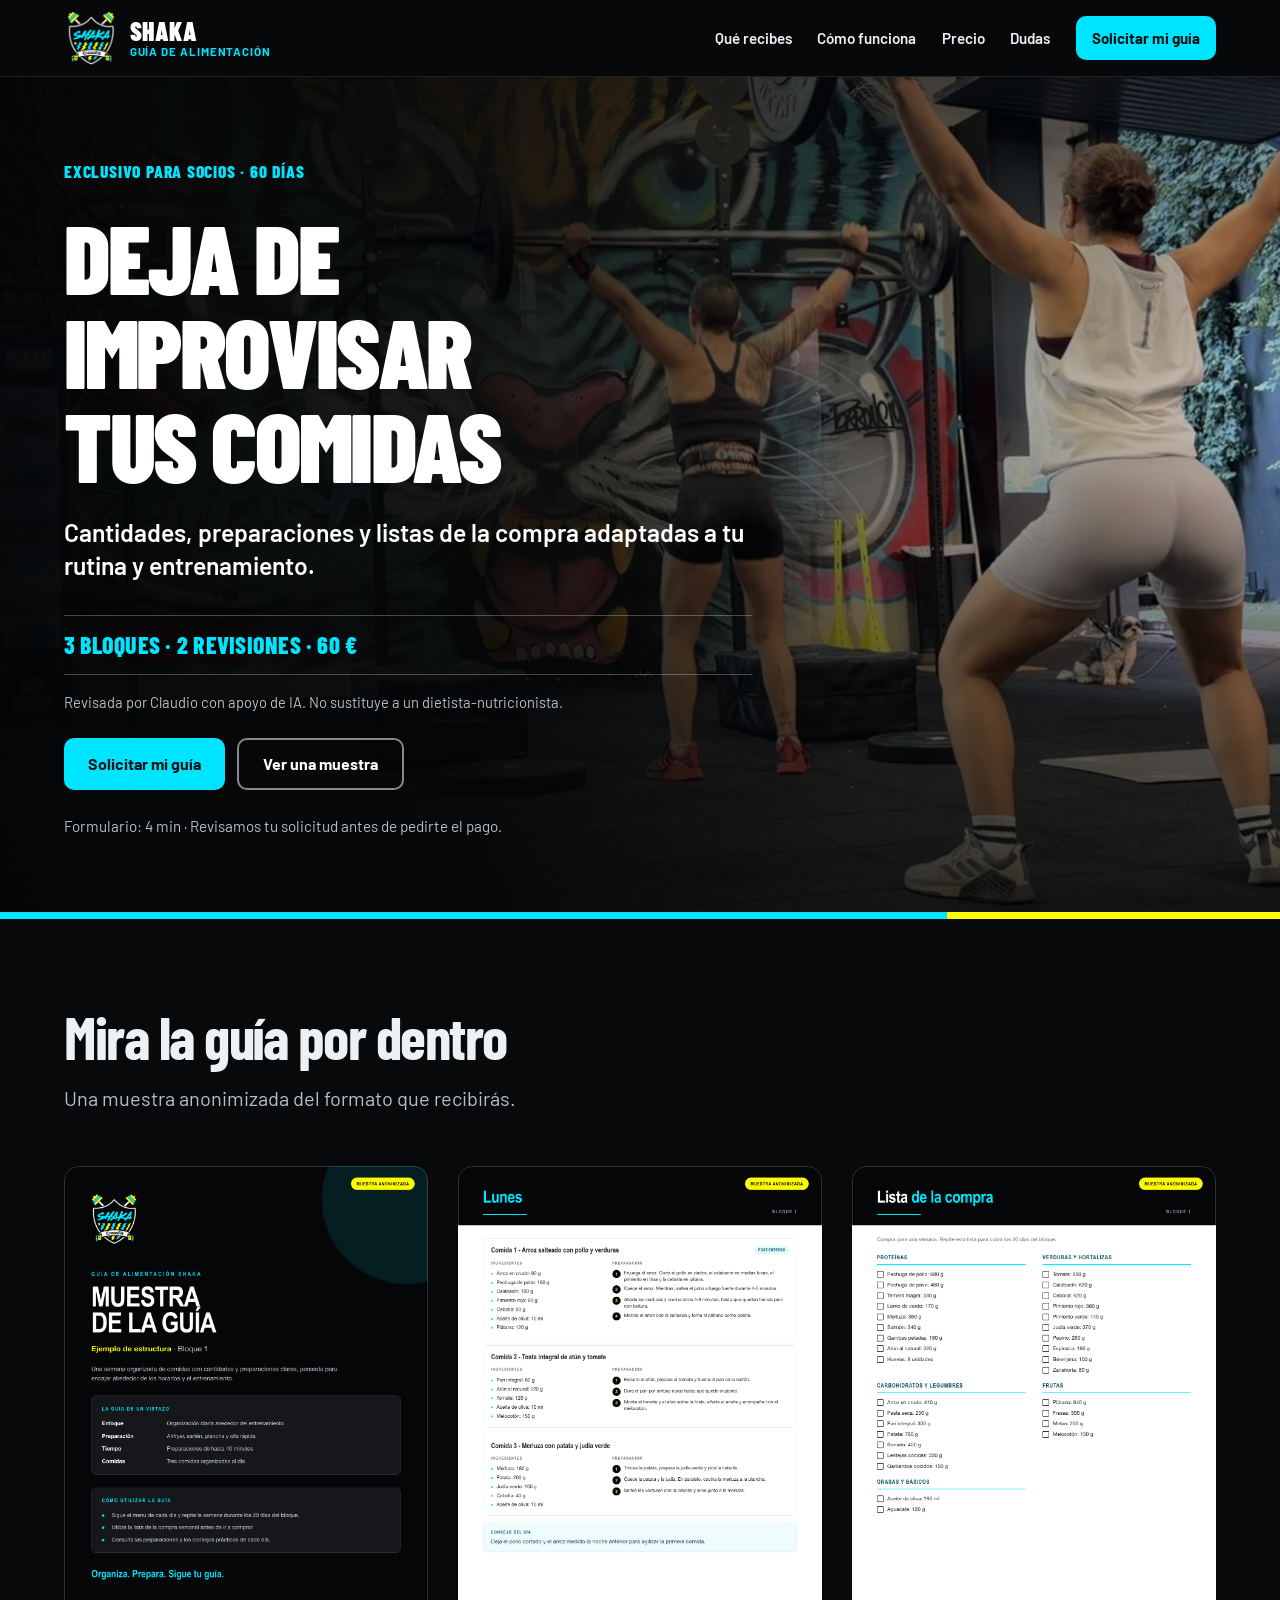
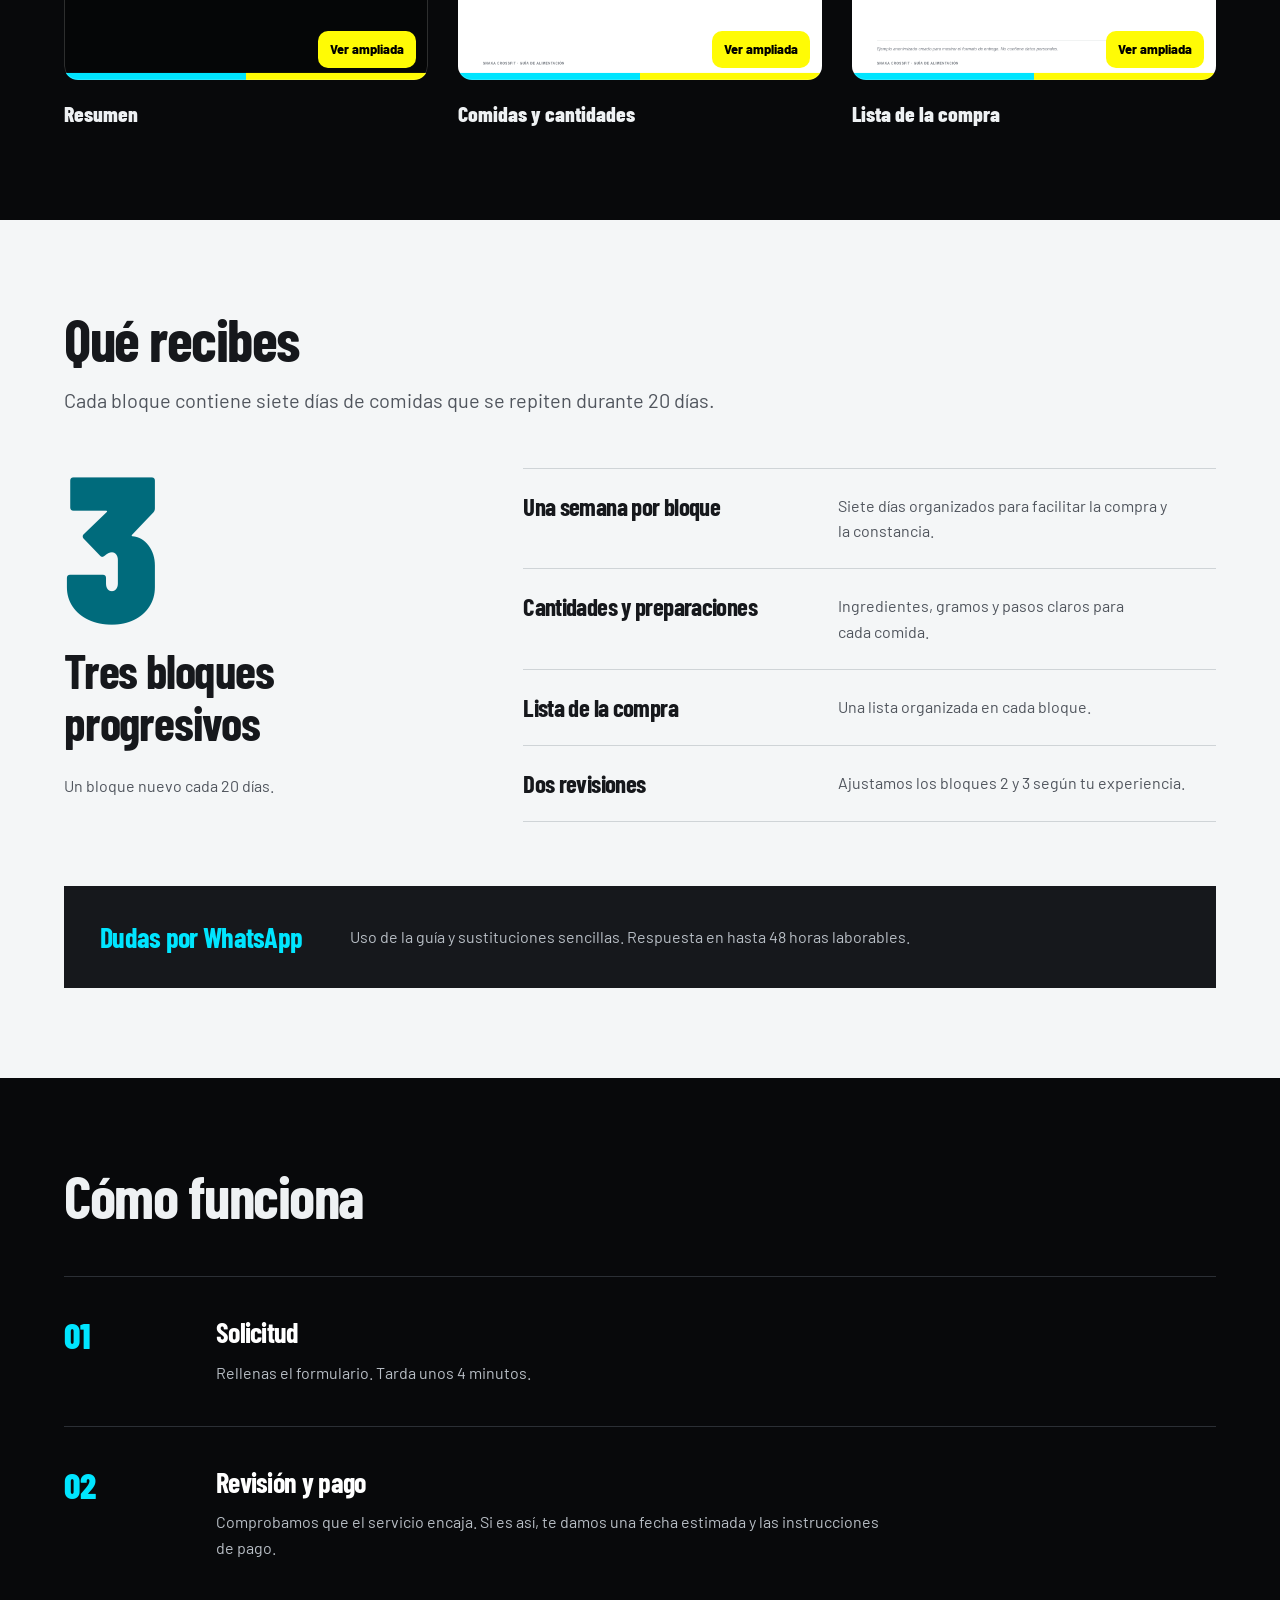
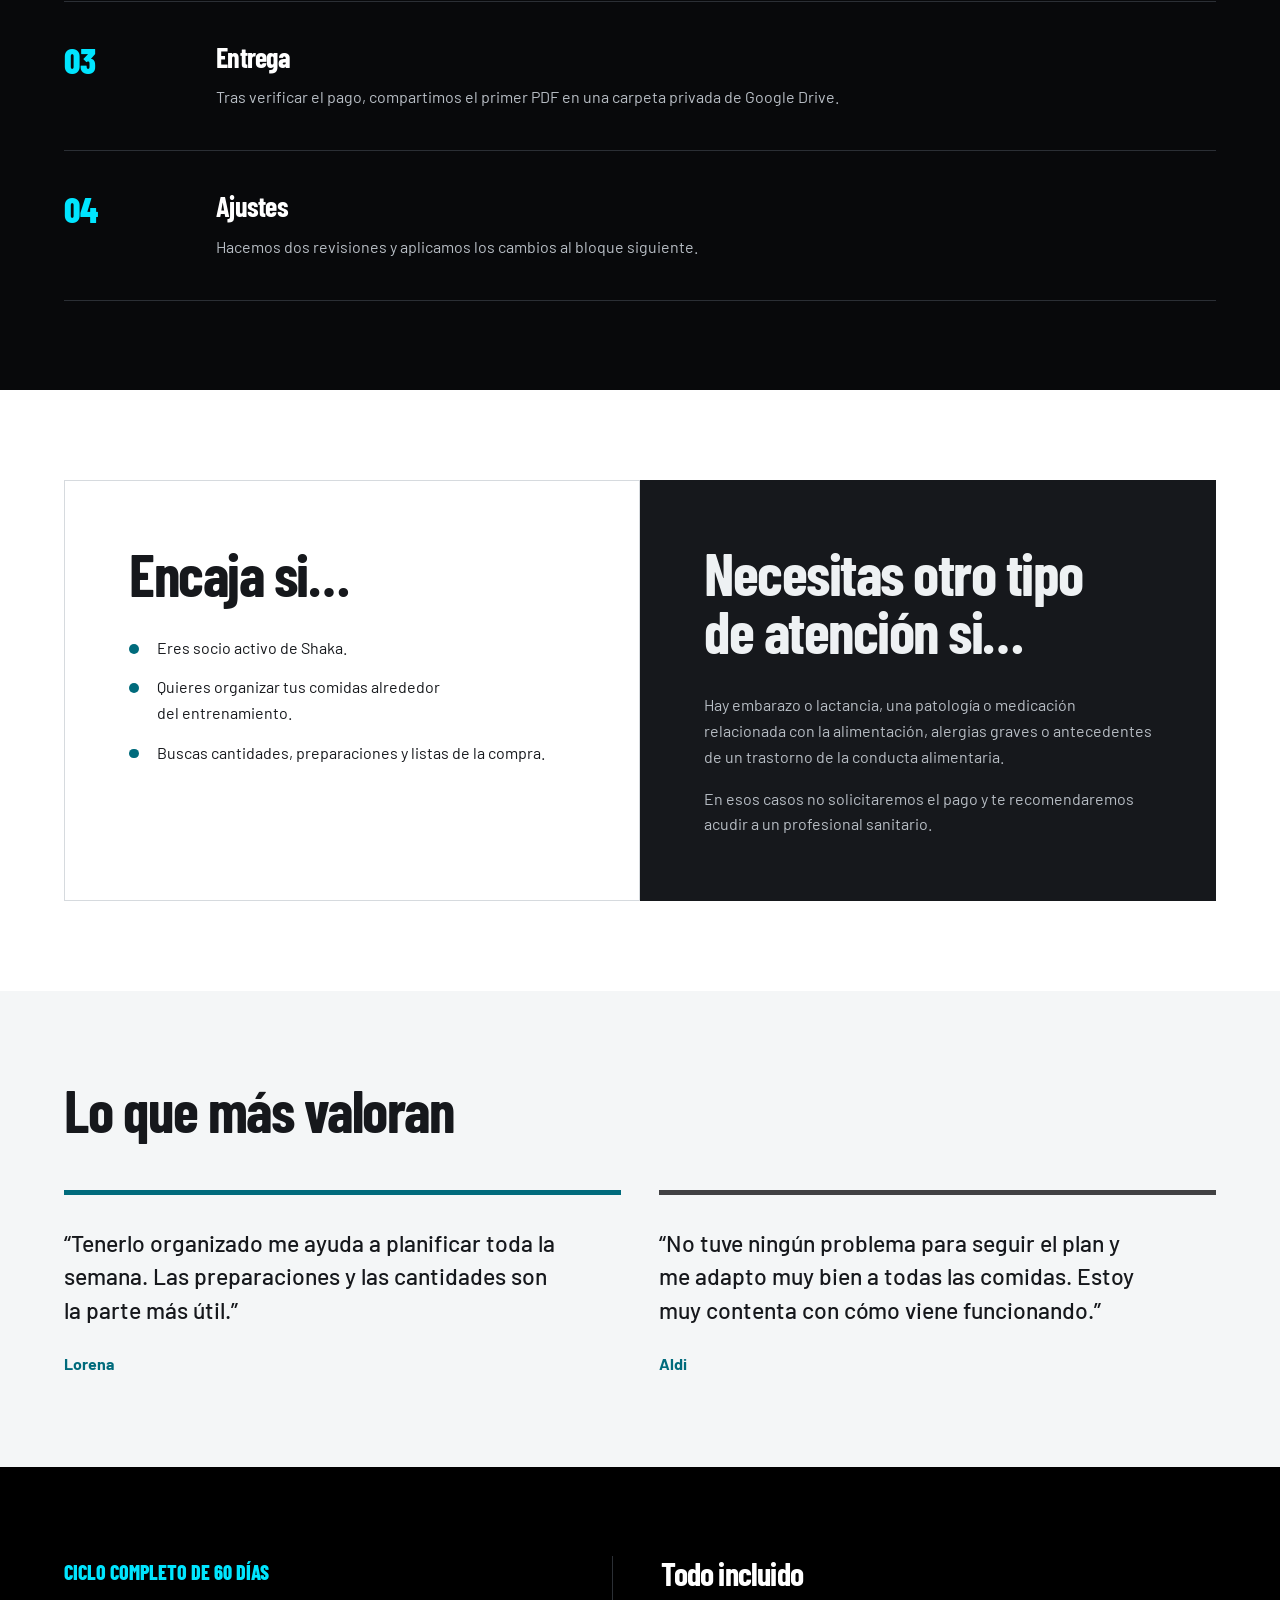
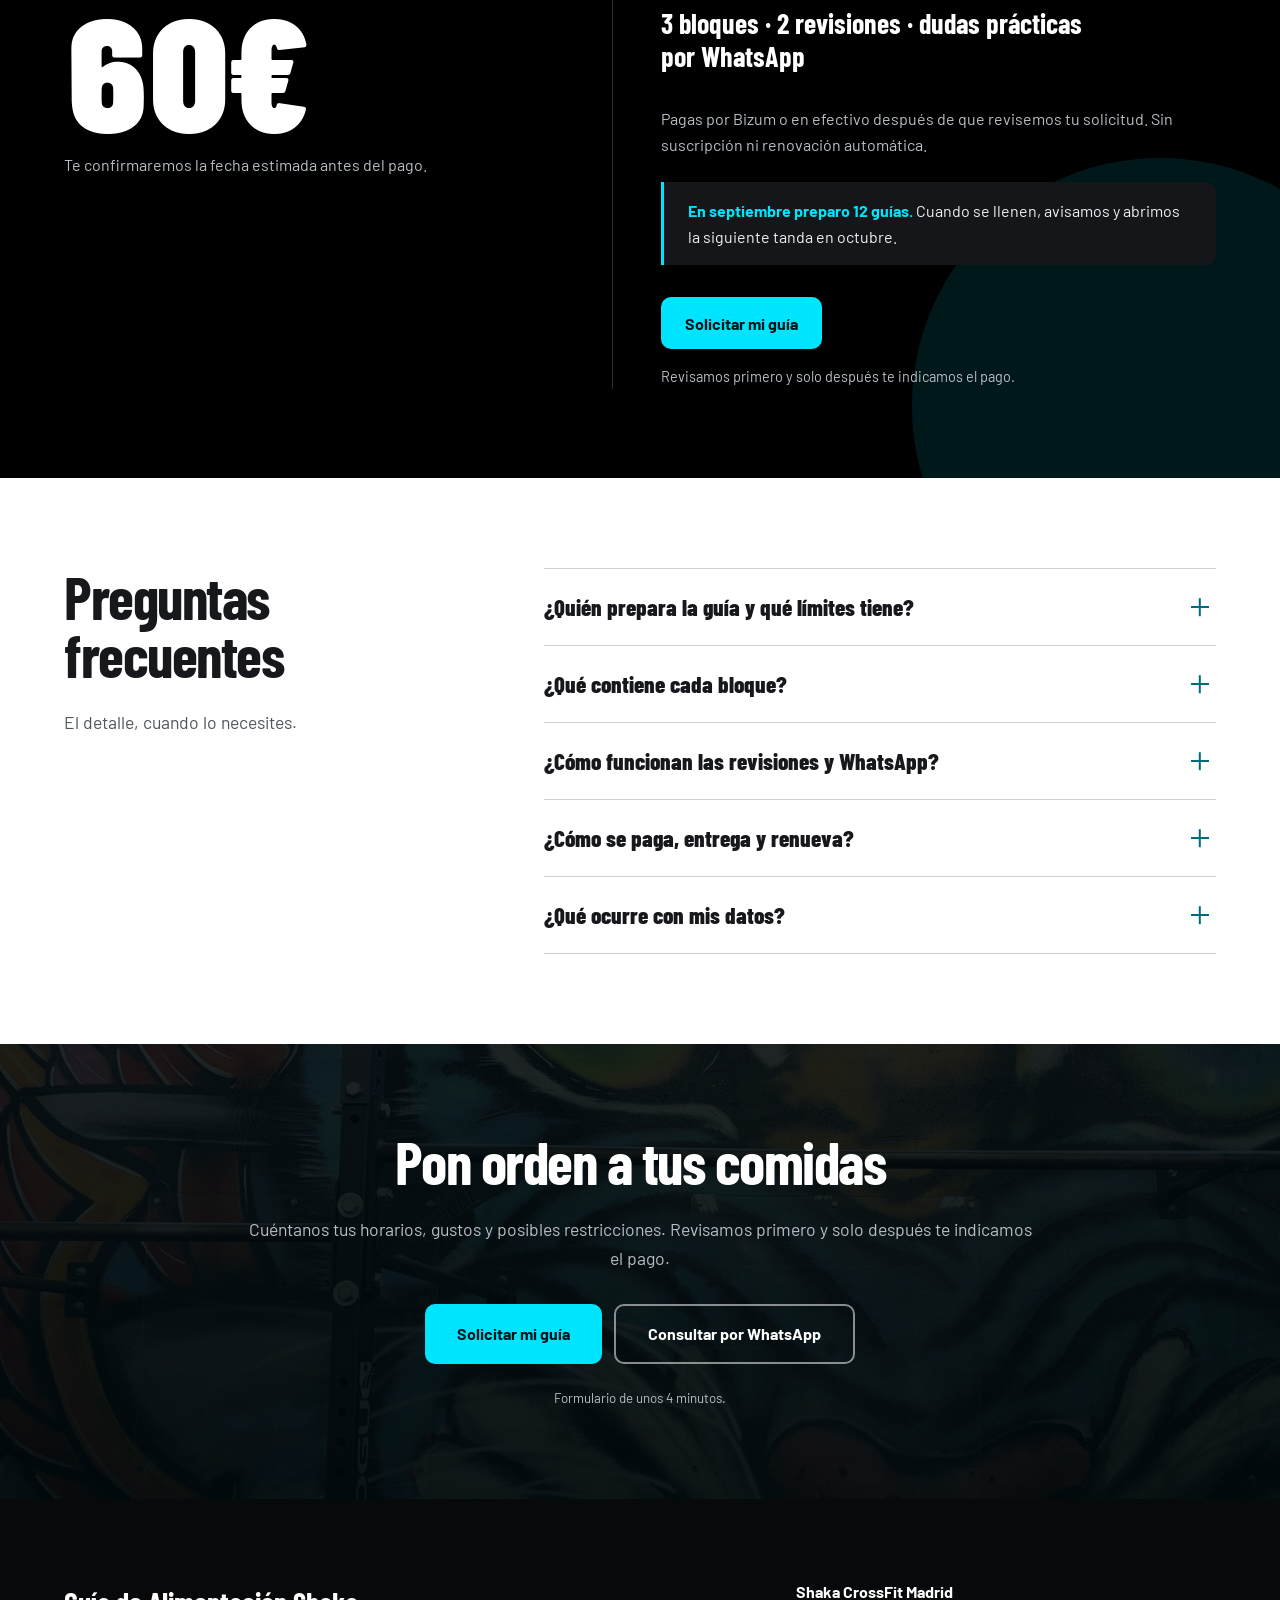
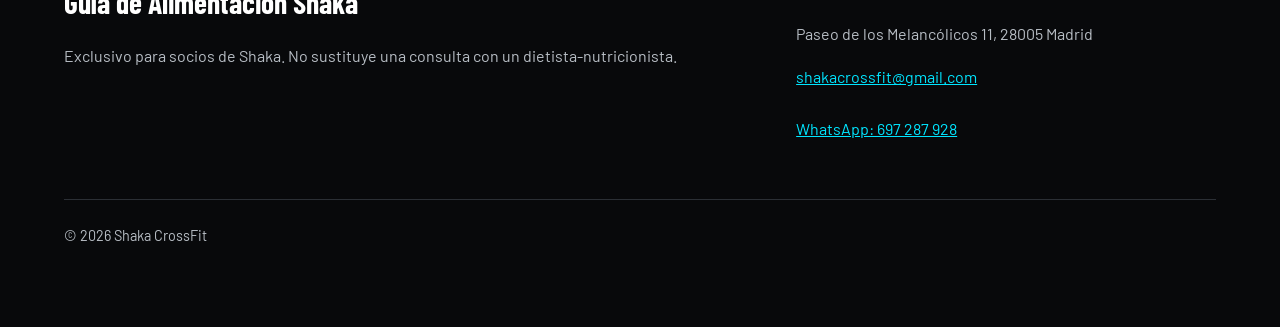
==== commit 949849c4: "feat(landing): state the monthly intake on the price section The September poster campaign announces" ====
--- a/index.html
+++ b/index.html
@@ -13,14 +13,15 @@
   <meta property="og:type" content="website">
   <meta property="og:locale" content="es_ES">
   <meta property="og:url" content="https://shakacrossfit.github.io/plan-nutricion-shaka/">
-  <meta property="og:image" content="https://shakacrossfit.github.io/plan-nutricion-shaka/og.png">
+  <meta property="og:image" content="https://shakacrossfit.github.io/plan-nutricion-shaka/og.jpg">
+  <meta property="og:image:type" content="image/jpeg">
   <meta property="og:image:width" content="1200">
   <meta property="og:image:height" content="628">
   <meta property="og:image:alt" content="Guía de Alimentación Shaka, exclusiva para socios">
   <meta name="twitter:card" content="summary_large_image">
   <meta name="twitter:title" content="Guía de Alimentación Shaka">
   <meta name="twitter:description" content="3 bloques progresivos · 2 revisiones · 60 días · 60 €. Exclusiva para socios de Shaka CrossFit.">
-  <meta name="twitter:image" content="https://shakacrossfit.github.io/plan-nutricion-shaka/og.png">
+  <meta name="twitter:image" content="https://shakacrossfit.github.io/plan-nutricion-shaka/og.jpg">
   <title>Guía de Alimentación Shaka | Exclusiva para socios</title>
 
   <link rel="icon" href="img/favicon.png" type="image/png">
@@ -240,6 +241,7 @@
           <h3>Todo incluido</h3>
           <p class="price-summary">3 bloques · 2 revisiones · dudas prácticas por WhatsApp</p>
           <p>Pagas por Bizum o en efectivo después de que revisemos tu solicitud. Sin suscripción ni renovación automática.</p>
+          <p class="price-cupo"><strong>En septiembre preparo 12 guías.</strong> Cuando se llenen, avisamos y abrimos la siguiente tanda en octubre.</p>
           <a class="button button-primary" href="https://docs.google.com/forms/d/e/1FAIpQLSftawxAbCEo_Q98-P0qoqUacB3MHXb90CQI1u-8iAF9OU73yw/viewform" target="_blank" rel="noopener">Solicitar mi guía</a>
           <small>Revisamos primero y solo después te indicamos el pago.</small>
         </div>
--- a/styles.css
+++ b/styles.css
@@ -905,6 +905,19 @@
   line-height: 1.2;
 }
 
+.price-content .price-cupo {
+  margin-top: var(--space-lg);
+  padding: var(--space-md) var(--space-lg);
+  border-left: 3px solid var(--accent);
+  border-radius: 0 var(--radius-small) var(--radius-small) 0;
+  background: var(--surface);
+  color: var(--on-dark);
+}
+
+.price-content .price-cupo strong {
+  color: var(--accent);
+}
+
 .price-content .button {
   margin-top: var(--space-xl);
 }
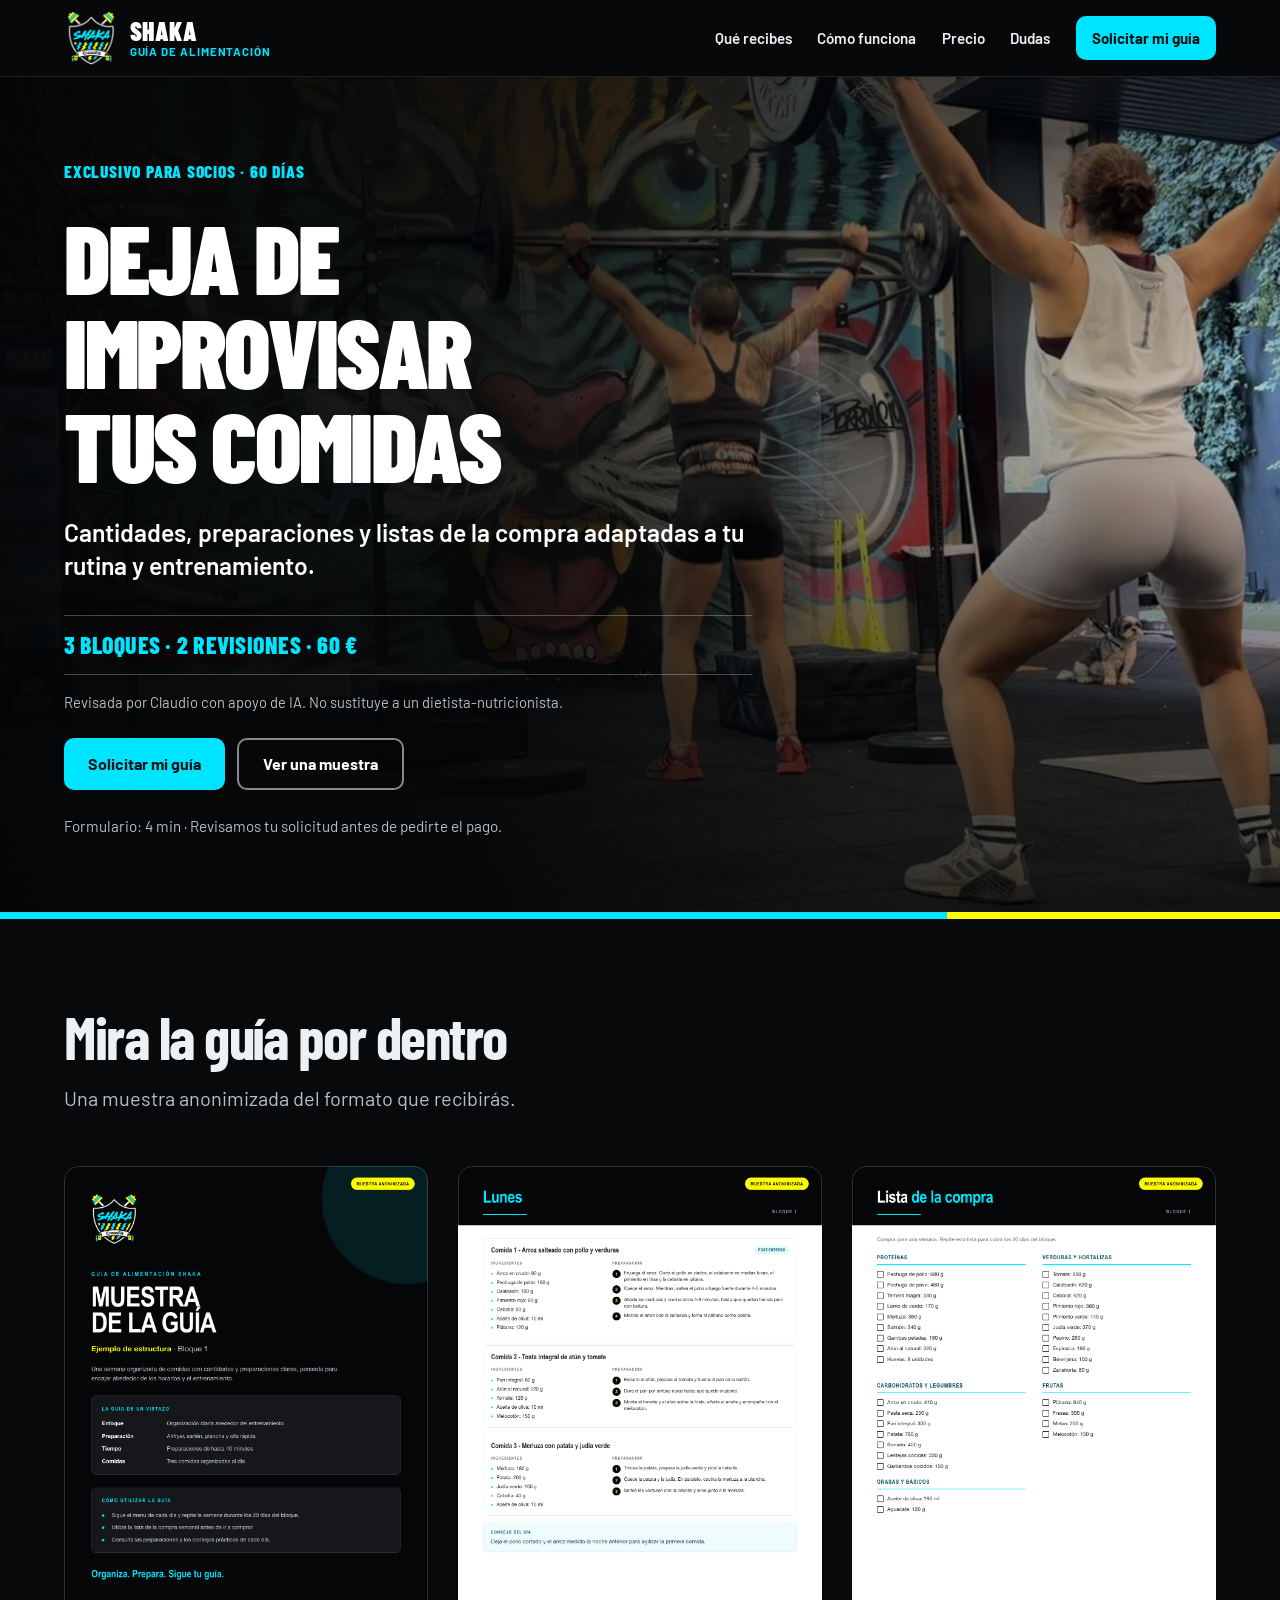
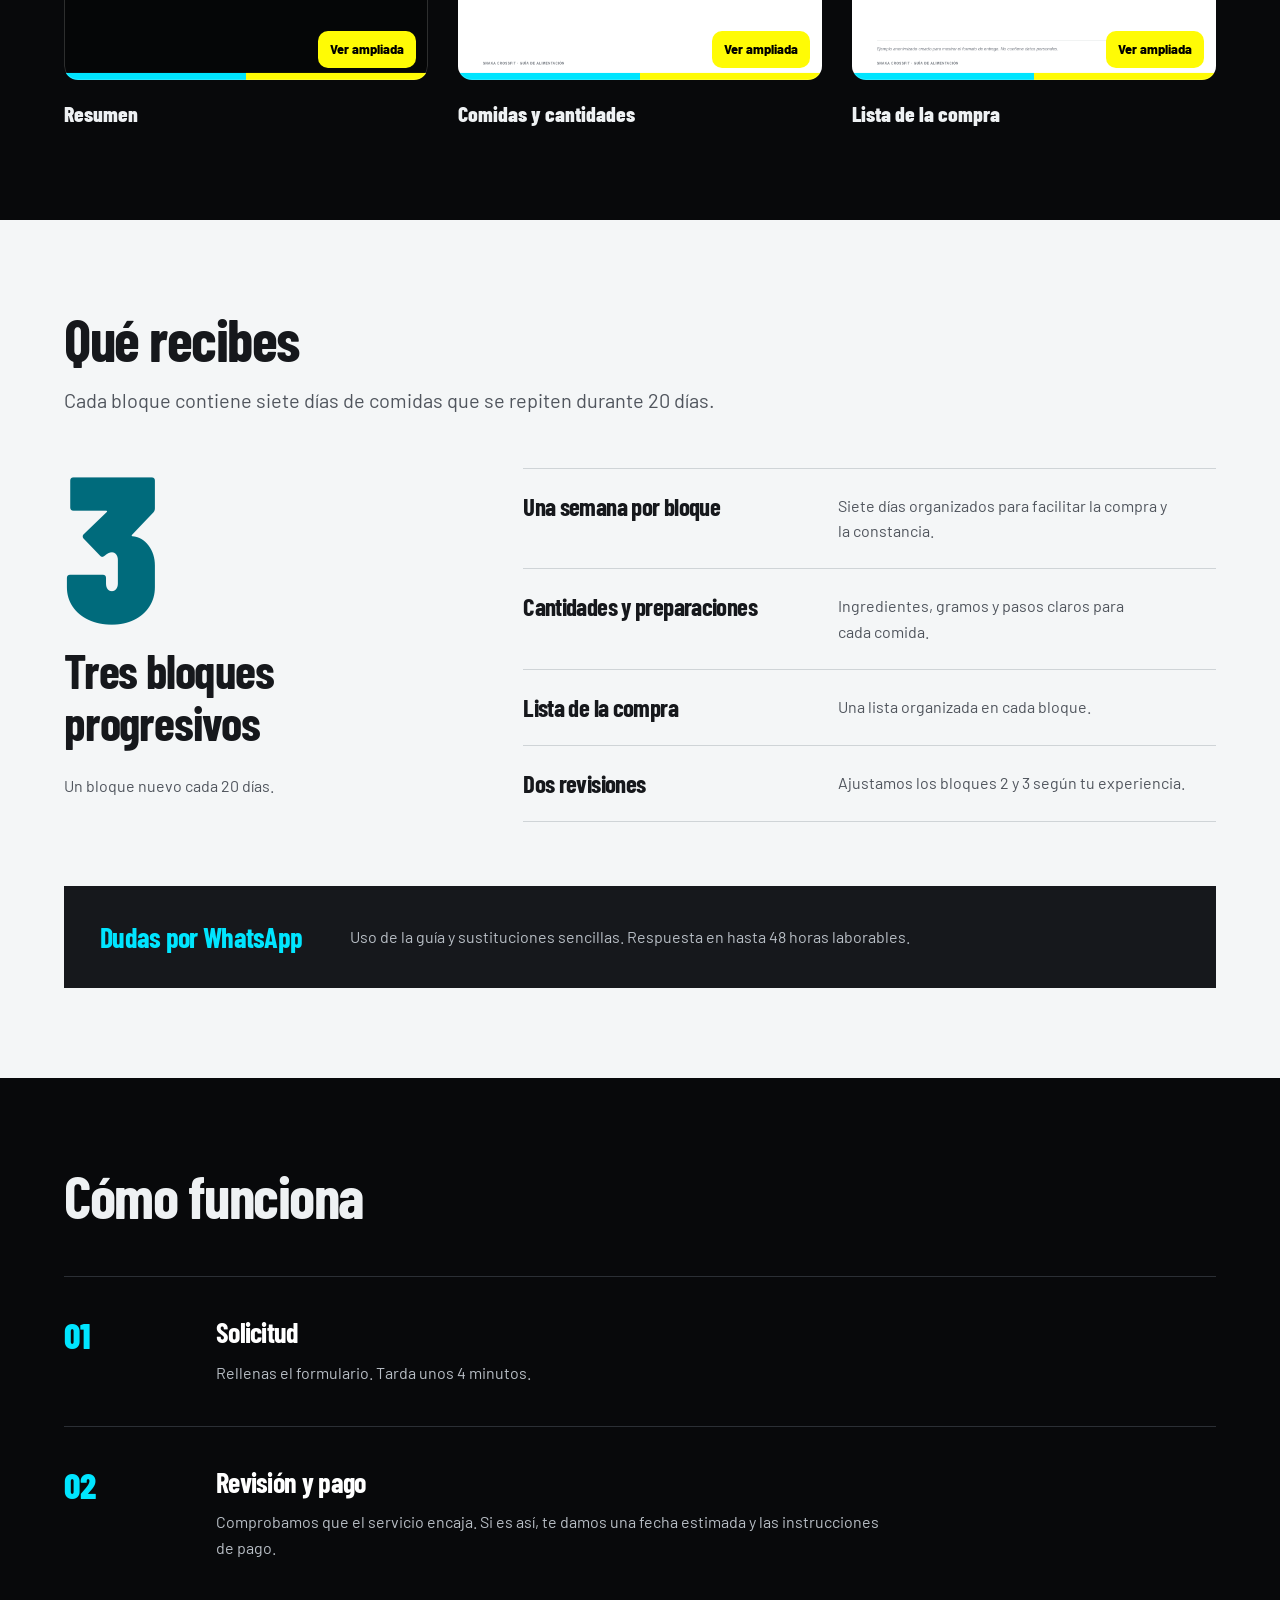
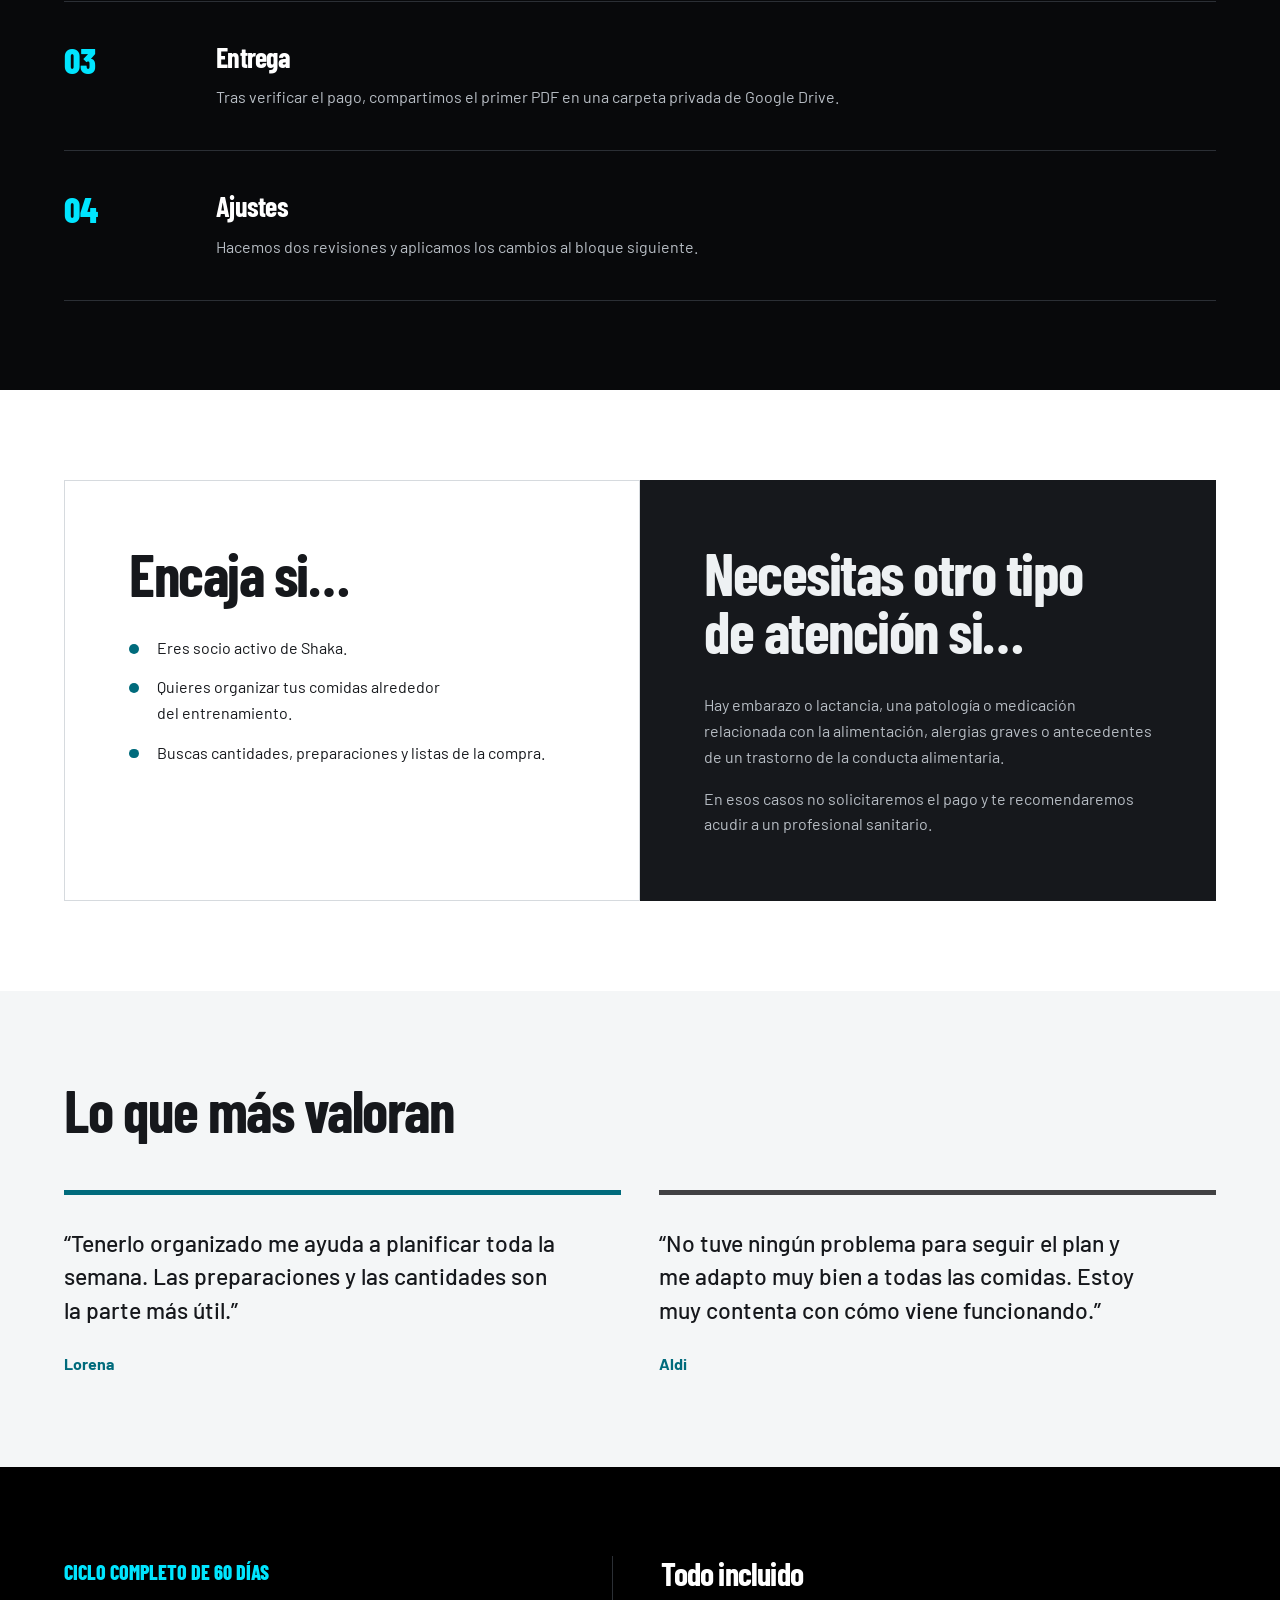
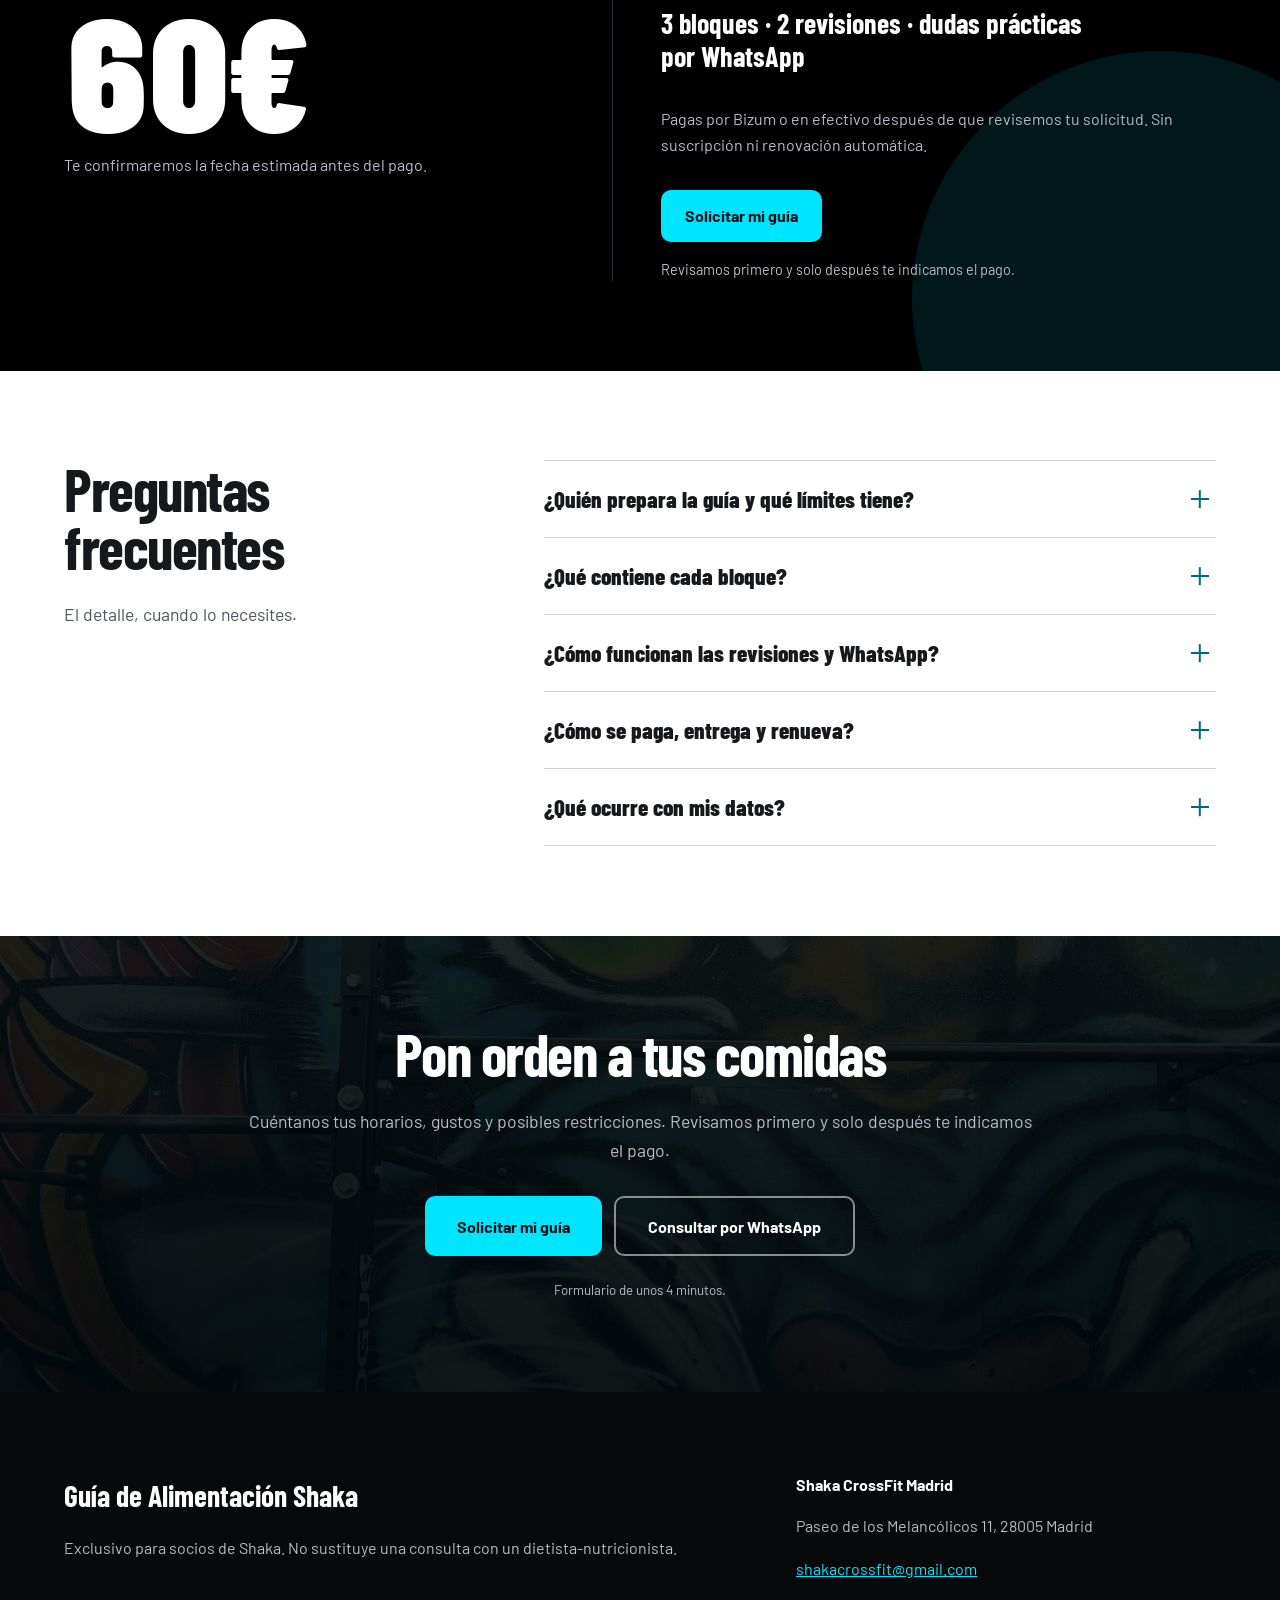
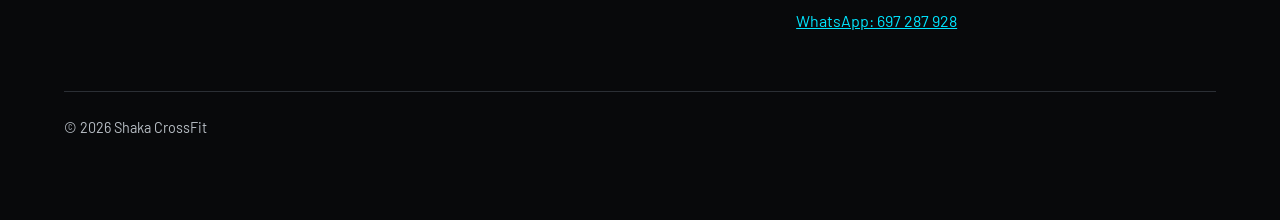
==== commit 0d8cc009: "Revert "feat(landing): state the monthly intake on the price section" This reverts commit 949849c45f" ====
--- a/index.html
+++ b/index.html
@@ -241,7 +241,6 @@
           <h3>Todo incluido</h3>
           <p class="price-summary">3 bloques · 2 revisiones · dudas prácticas por WhatsApp</p>
           <p>Pagas por Bizum o en efectivo después de que revisemos tu solicitud. Sin suscripción ni renovación automática.</p>
-          <p class="price-cupo"><strong>En septiembre preparo 12 guías.</strong> Cuando se llenen, avisamos y abrimos la siguiente tanda en octubre.</p>
           <a class="button button-primary" href="https://docs.google.com/forms/d/e/1FAIpQLSftawxAbCEo_Q98-P0qoqUacB3MHXb90CQI1u-8iAF9OU73yw/viewform" target="_blank" rel="noopener">Solicitar mi guía</a>
           <small>Revisamos primero y solo después te indicamos el pago.</small>
         </div>
--- a/styles.css
+++ b/styles.css
@@ -905,19 +905,6 @@
   line-height: 1.2;
 }
 
-.price-content .price-cupo {
-  margin-top: var(--space-lg);
-  padding: var(--space-md) var(--space-lg);
-  border-left: 3px solid var(--accent);
-  border-radius: 0 var(--radius-small) var(--radius-small) 0;
-  background: var(--surface);
-  color: var(--on-dark);
-}
-
-.price-content .price-cupo strong {
-  color: var(--accent);
-}
-
 .price-content .button {
   margin-top: var(--space-xl);
 }
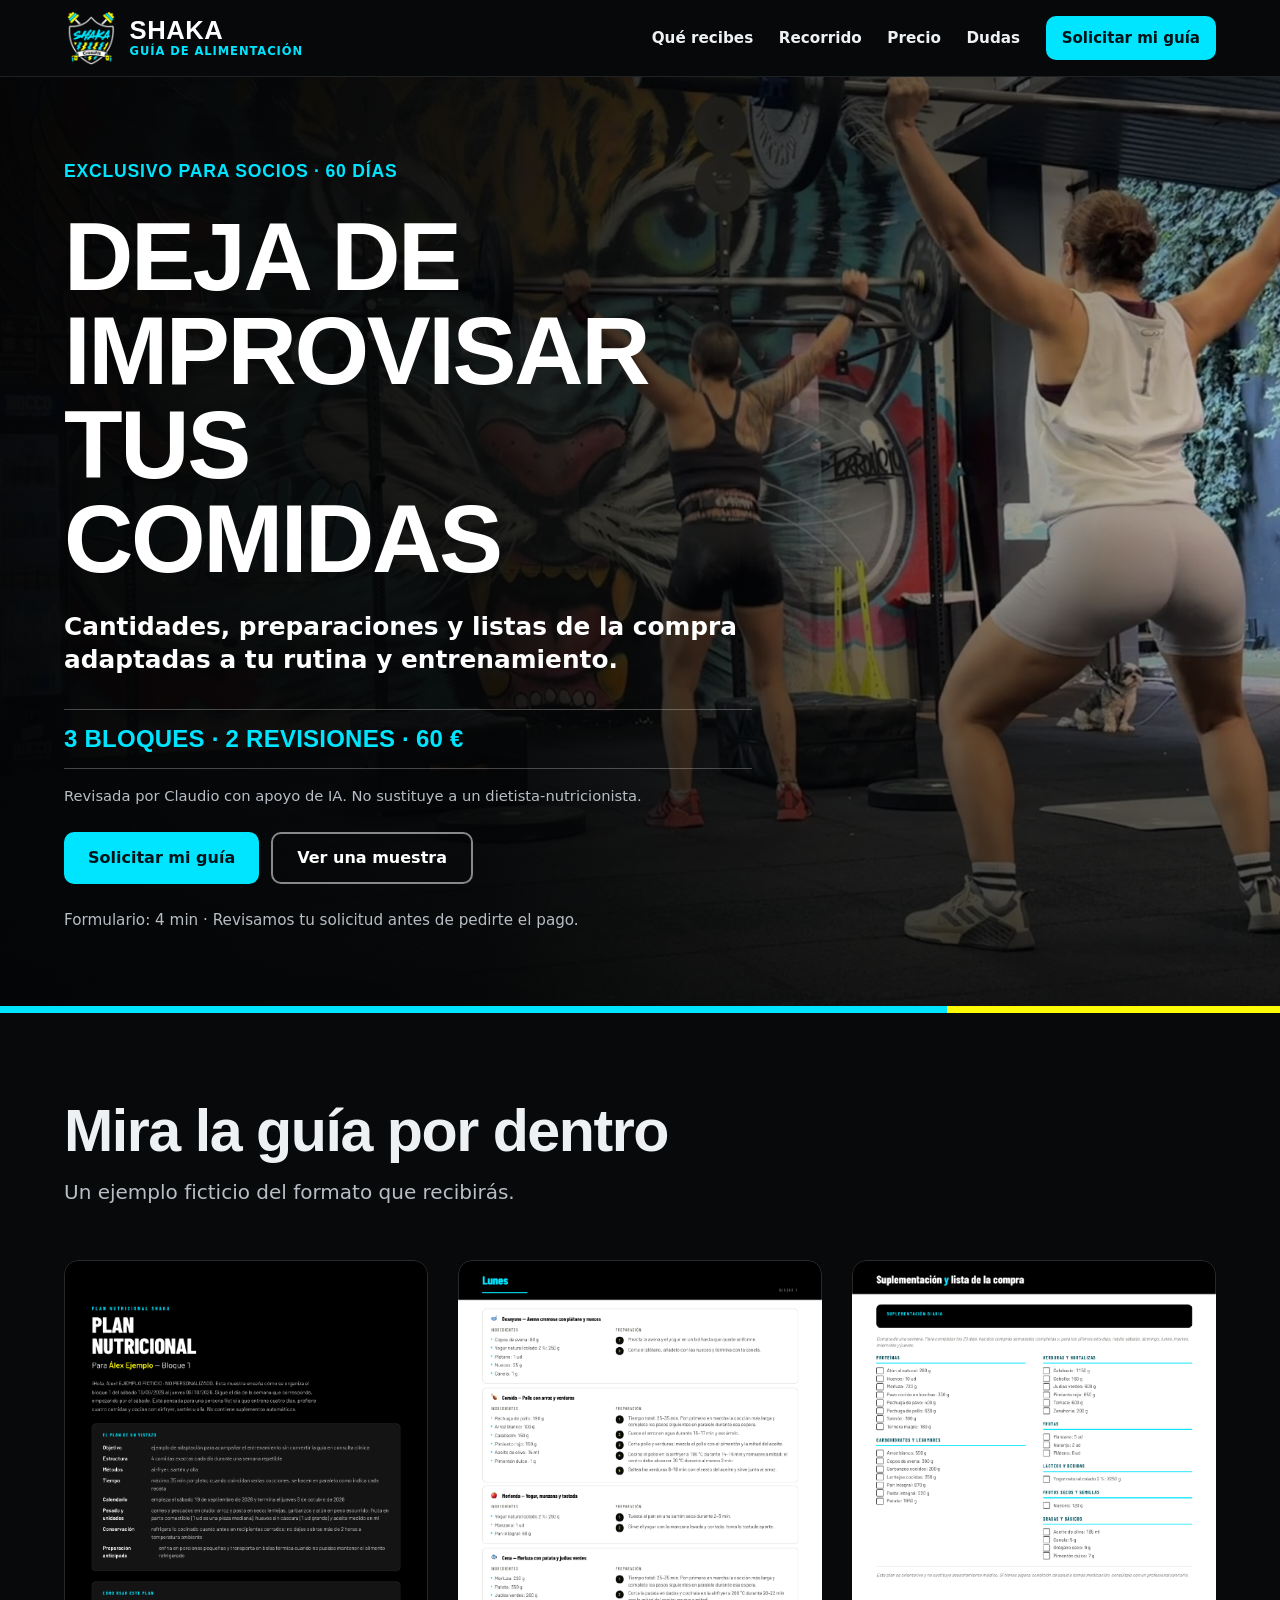
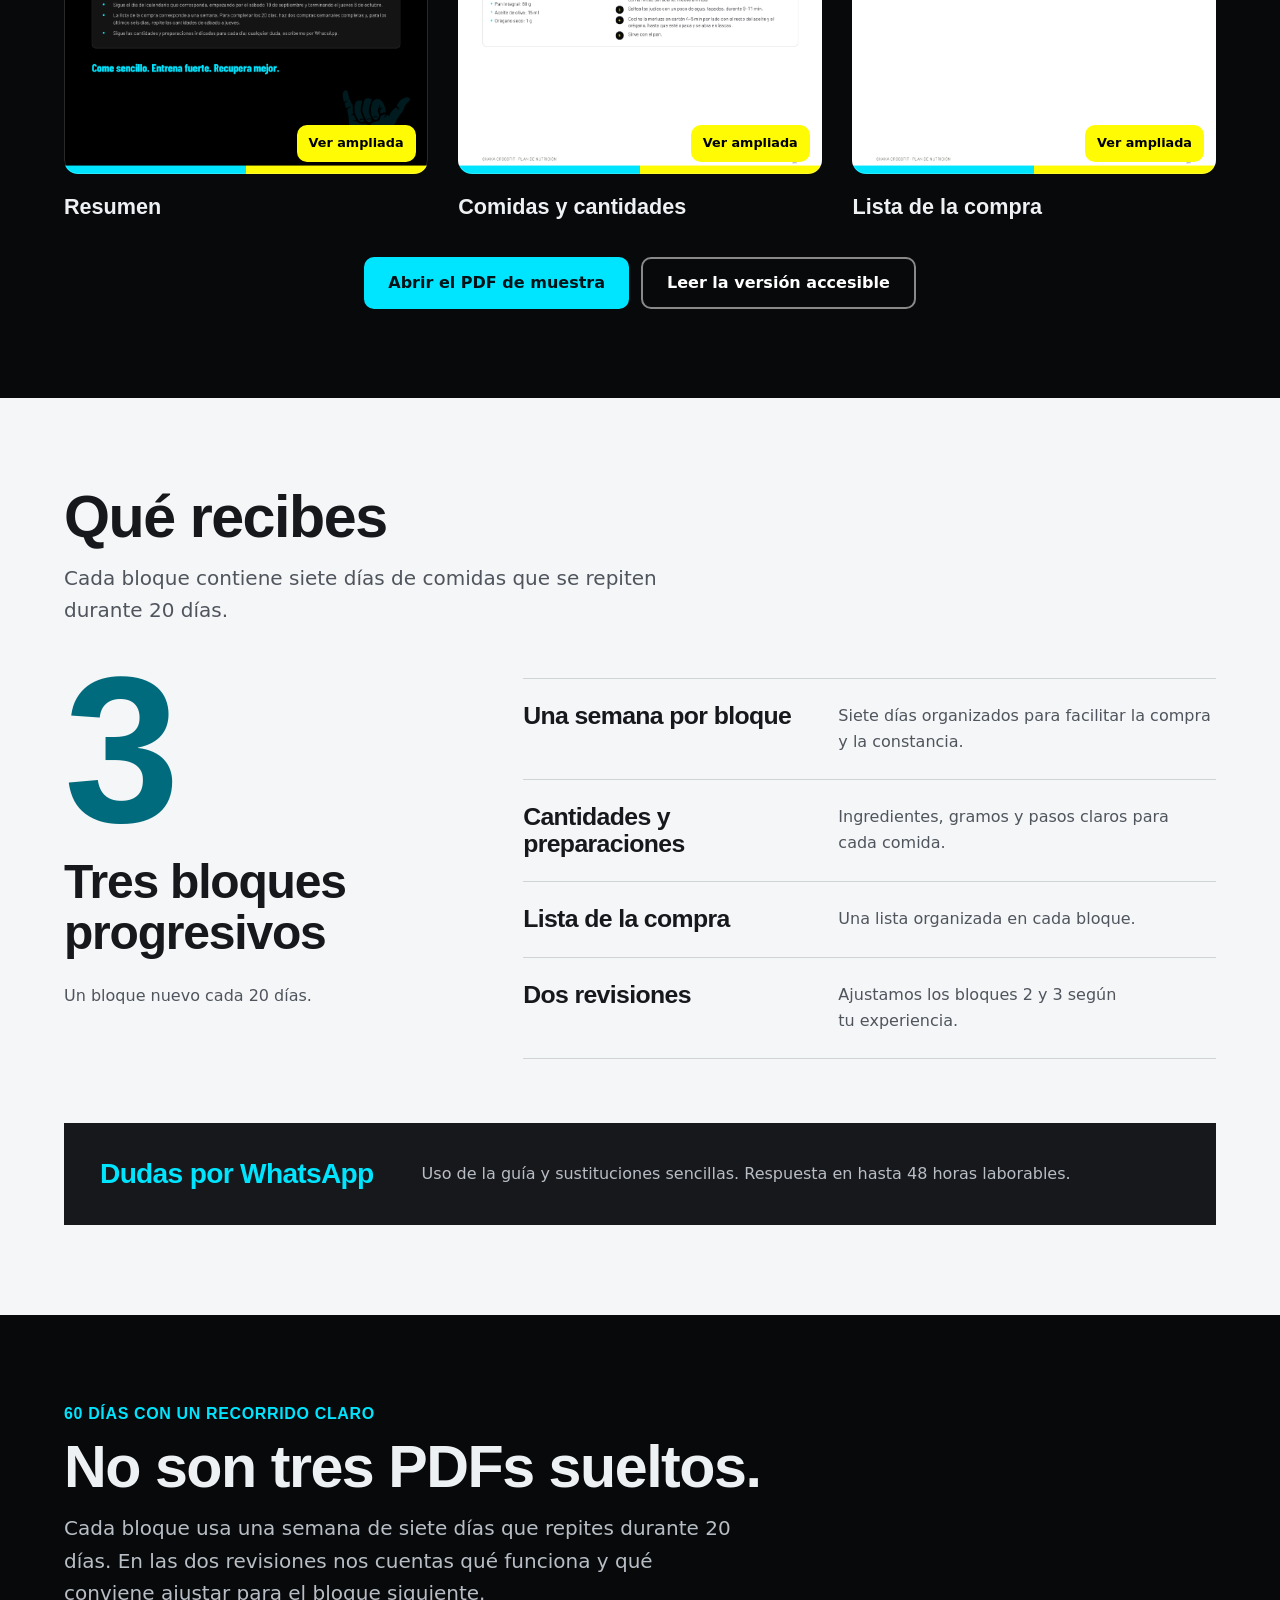
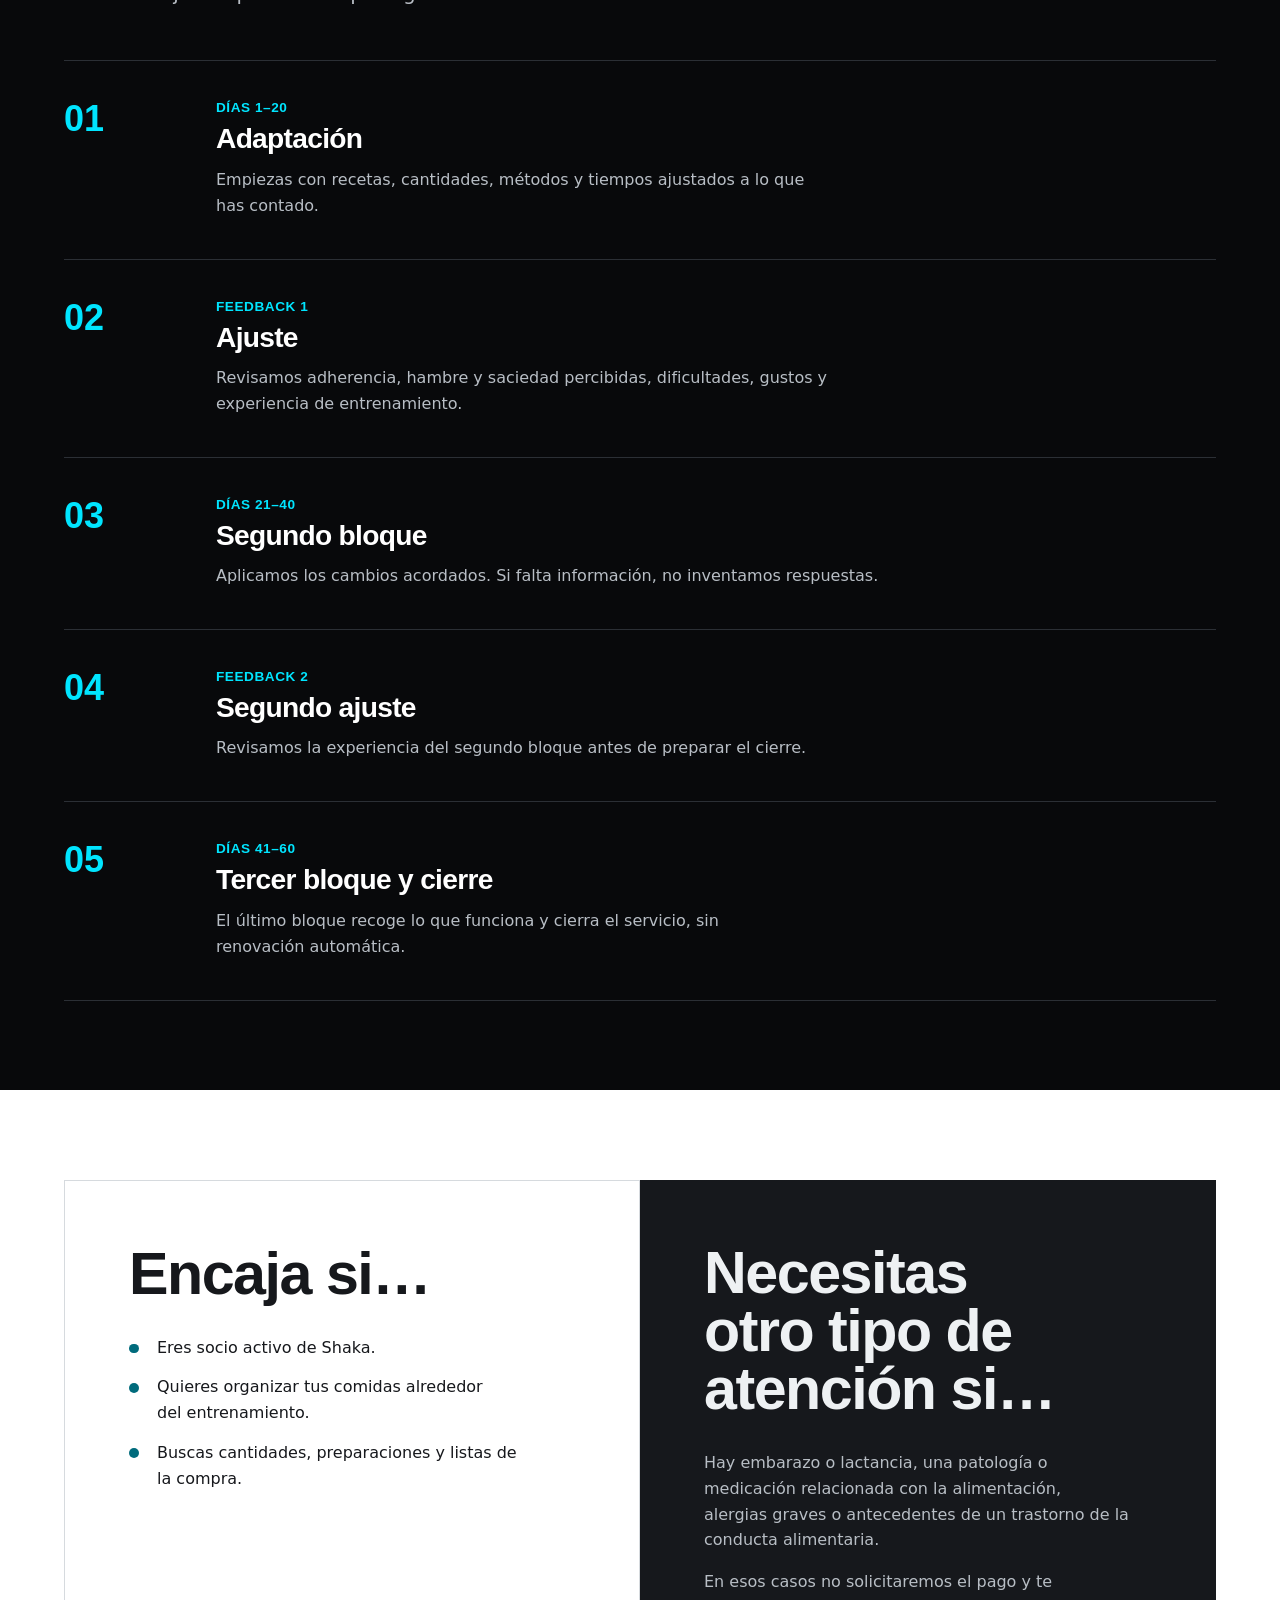
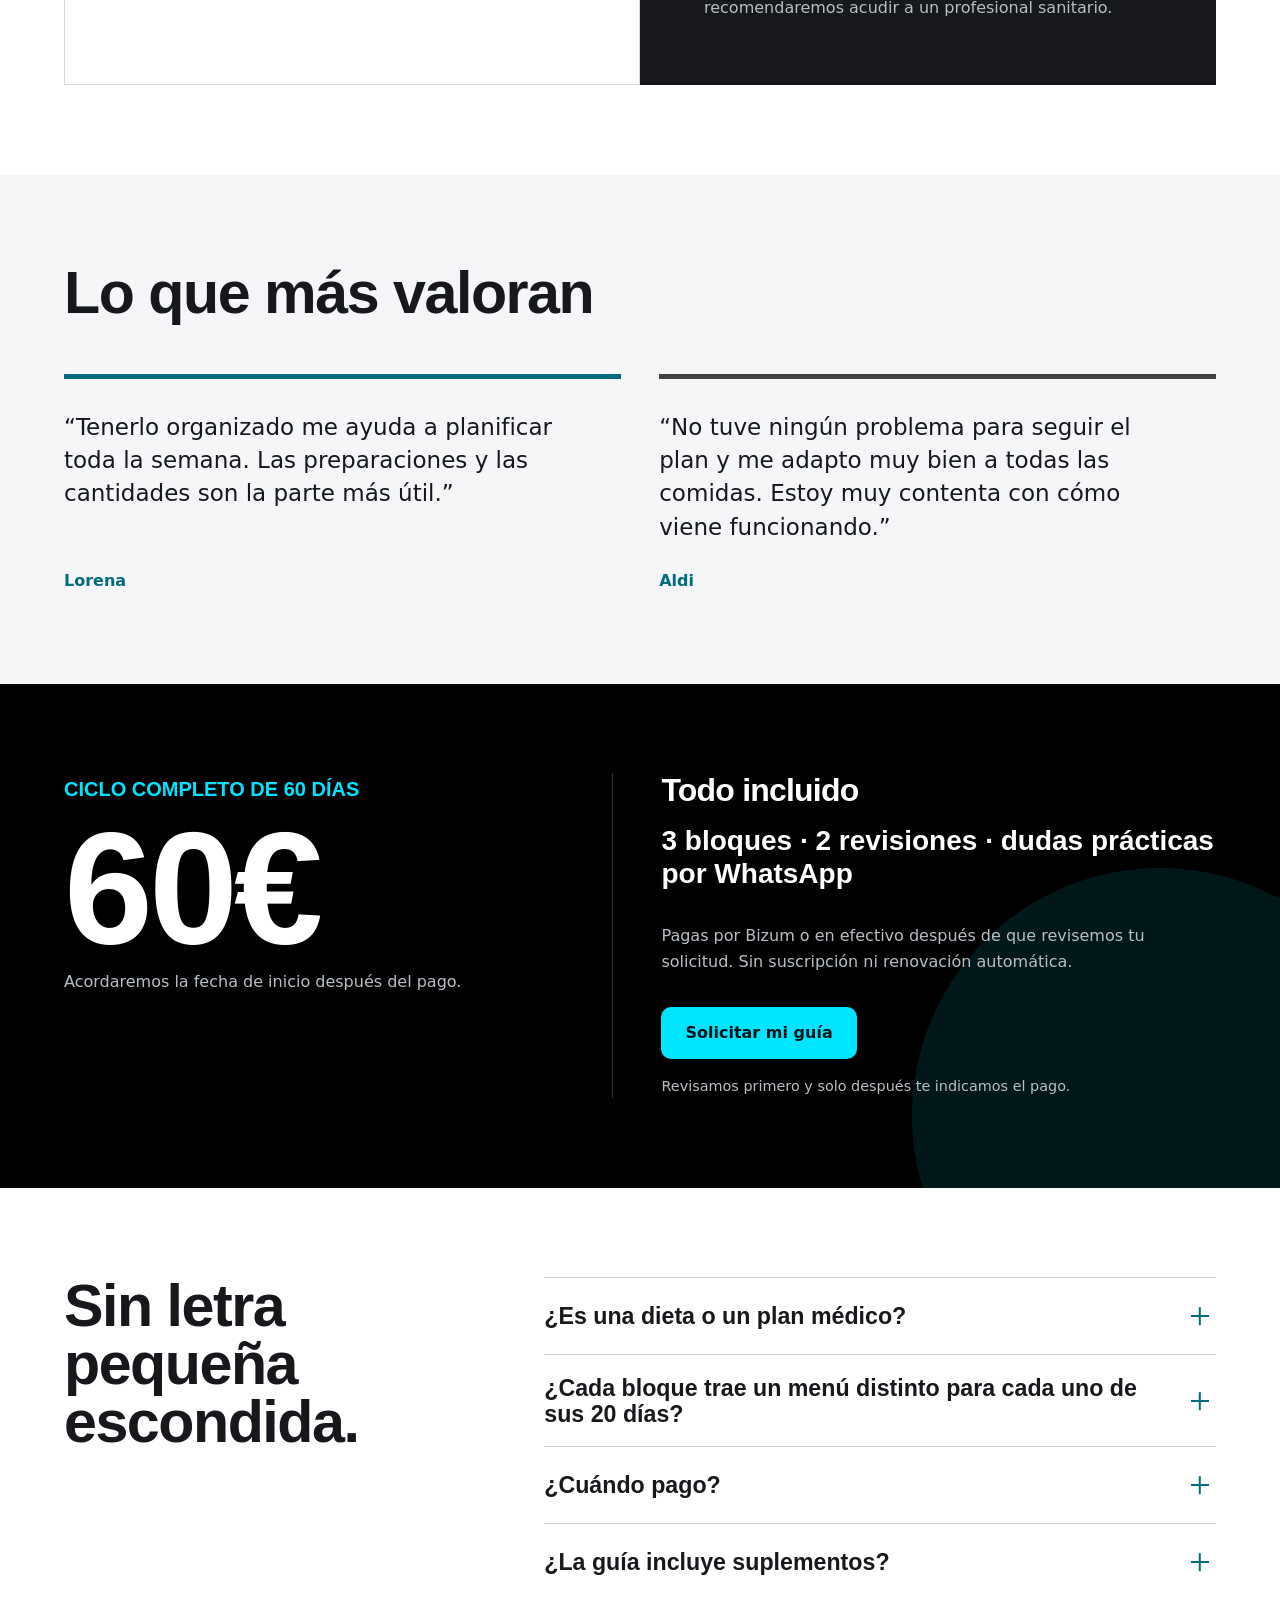
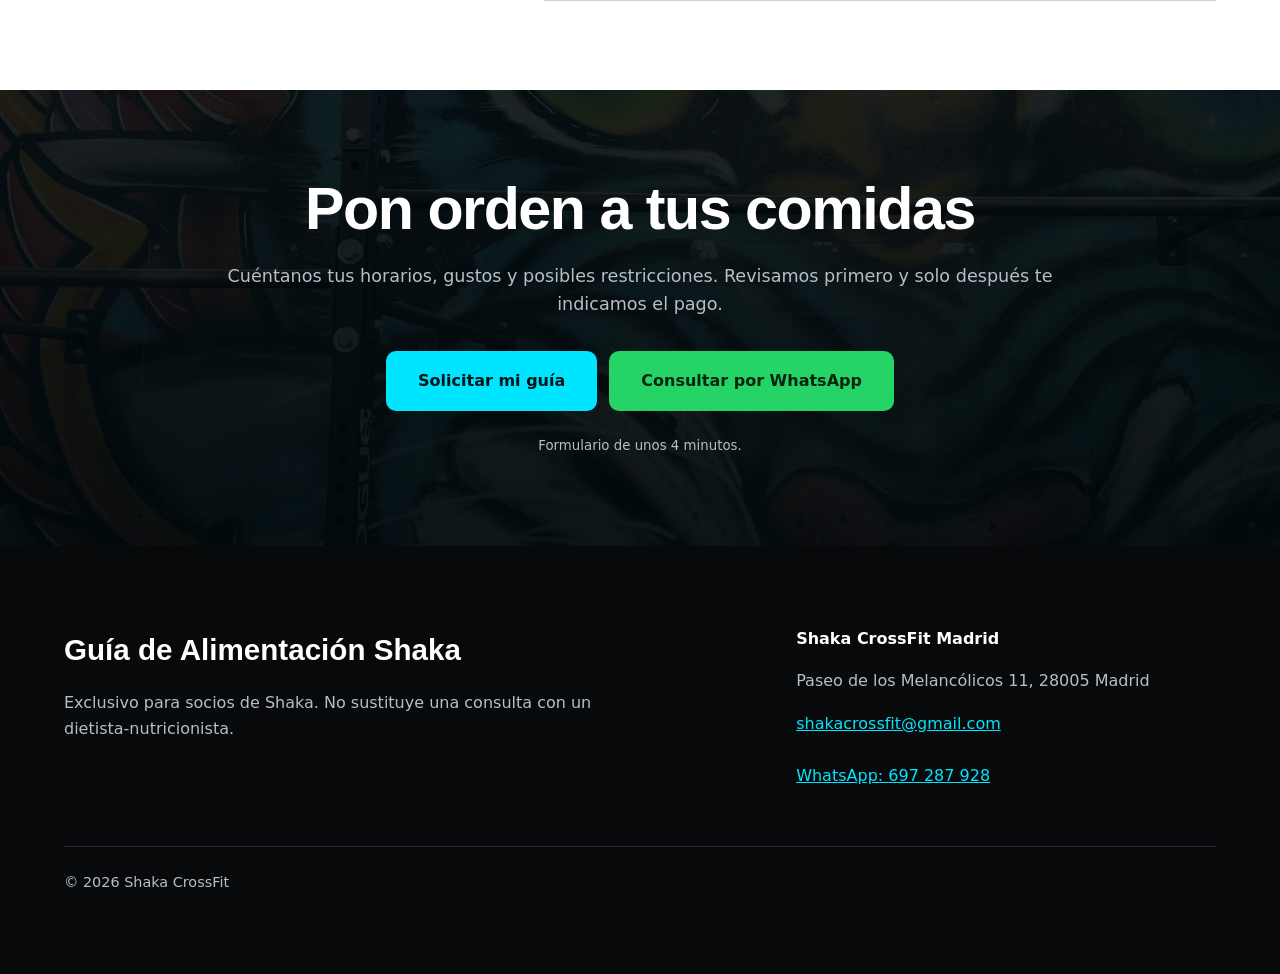
==== commit bb8cd8e0: "Publish revised nutrition guide and verified sample" ====
--- a/index.html
+++ b/index.html
@@ -4,6 +4,7 @@
 <head>
   <meta charset="utf-8">
   <meta name="viewport" content="width=device-width, initial-scale=1">
+  <meta http-equiv="Content-Security-Policy" content="default-src 'self'; img-src 'self' data:; style-src 'self' https://fonts.googleapis.com; font-src https://fonts.gstatic.com; script-src 'self'; connect-src 'none'; form-action 'none'; base-uri 'self'">
   <meta name="theme-color" content="#050607">
   <meta name="description" content="Organiza tus comidas con una guía práctica adaptada a tu entrenamiento, horarios y gustos. Tres bloques progresivos durante 60 días. Exclusiva para socios de Shaka CrossFit.">
   <link rel="canonical" href="https://shakacrossfit.github.io/plan-nutricion-shaka/">
@@ -55,7 +56,7 @@
       <nav class="main-nav" aria-label="Navegación principal">
         <ul class="nav-menu" id="nav-menu">
           <li><a href="#incluye">Qué recibes</a></li>
-          <li><a href="#como-funciona">Cómo funciona</a></li>
+          <li><a href="#recorrido">Recorrido</a></li>
           <li><a href="#precio">Precio</a></li>
           <li><a href="#faq">Dudas</a></li>
           <li class="nav-cta">
@@ -93,13 +94,13 @@
       <div class="container">
         <div class="section-heading">
           <h2>Mira la guía por dentro</h2>
-          <p>Una muestra anonimizada del formato que recibirás.</p>
+          <p>Un ejemplo ficticio del formato que recibirás.</p>
         </div>
 
         <div class="sample-gallery">
           <figure class="sample">
-            <button type="button" class="sample-open" aria-haspopup="dialog" aria-controls="sample-dialog" data-sample="img/muestras/01-resumen-anonimizado.png" data-alt="Resumen anonimizado de un bloque de la Guía de Alimentación Shaka">
-              <img src="img/muestras/01-resumen-anonimizado.png" width="1200" height="1697" loading="lazy" decoding="async" alt="Resumen anonimizado de un bloque de la Guía de Alimentación Shaka">
+            <button type="button" class="sample-open" aria-haspopup="dialog" aria-controls="sample-dialog" data-sample="img/muestras/01-resumen-anonimizado.png" data-alt="Portada de un ejemplo ficticio de la Guía de Alimentación Shaka">
+              <img src="img/muestras/01-resumen-anonimizado.png" width="1200" height="1697" loading="lazy" decoding="async" alt="Portada de un ejemplo ficticio de la Guía de Alimentación Shaka">
               <span>Ver ampliada</span>
             </button>
             <figcaption>Resumen</figcaption>
@@ -120,6 +121,10 @@
             </button>
             <figcaption>Lista de la compra</figcaption>
           </figure>
+        </div>
+        <div class="button-row button-row-center sample-actions">
+          <a class="button button-primary" href="downloads/muestra-plan-ficticio.pdf">Abrir el PDF de muestra</a>
+          <a class="button button-secondary" href="muestra-accesible.html">Leer la versión accesible</a>
         </div>
       </div>
     </section>
@@ -165,28 +170,34 @@
       </div>
     </section>
 
-    <section class="section process-section" id="como-funciona">
+    <section class="section process-section" id="recorrido">
       <div class="container">
-        <div class="section-heading">
-          <h2>Cómo funciona</h2>
-        </div>
-
-        <ol class="process-list">
+        <div class="section-heading journey-heading">
+          <p class="journey-kicker">60 días con un recorrido claro</p>
+          <h2>No son tres PDFs sueltos.</h2>
+          <p>Cada bloque usa una semana de siete días que repites durante 20 días. En las dos revisiones nos cuentas qué funciona y qué conviene ajustar para el bloque siguiente.</p>
+        </div>
+
+        <ol class="process-list" aria-label="Recorrido de los tres bloques">
           <li>
             <span>01</span>
-            <div><h3>Solicitud</h3><p>Rellenas el formulario. Tarda unos 4 minutos.</p></div>
+            <div><p class="process-label">Días 1–20</p><h3>Adaptación</h3><p>Empiezas con recetas, cantidades, métodos y tiempos ajustados a lo que has contado.</p></div>
           </li>
           <li>
             <span>02</span>
-            <div><h3>Revisión y pago</h3><p>Comprobamos que el servicio encaja. Si es así, te damos una fecha estimada y las instrucciones de pago.</p></div>
+            <div><p class="process-label">Feedback 1</p><h3>Ajuste</h3><p>Revisamos adherencia, hambre y saciedad percibidas, dificultades, gustos y experiencia de entrenamiento.</p></div>
           </li>
           <li>
             <span>03</span>
-            <div><h3>Entrega</h3><p>Tras verificar el pago, compartimos el primer PDF en una carpeta privada de Google Drive.</p></div>
+            <div><p class="process-label">Días 21–40</p><h3>Segundo bloque</h3><p>Aplicamos los cambios acordados. Si falta información, no inventamos respuestas.</p></div>
           </li>
           <li>
             <span>04</span>
-            <div><h3>Ajustes</h3><p>Hacemos dos revisiones y aplicamos los cambios al bloque siguiente.</p></div>
+            <div><p class="process-label">Feedback 2</p><h3>Segundo ajuste</h3><p>Revisamos la experiencia del segundo bloque antes de preparar el cierre.</p></div>
+          </li>
+          <li>
+            <span>05</span>
+            <div><p class="process-label">Días 41–60</p><h3>Tercer bloque y cierre</h3><p>El último bloque recoge lo que funciona y cierra el servicio, sin renovación automática.</p></div>
           </li>
         </ol>
       </div>
@@ -234,7 +245,7 @@
         <div class="price-heading">
           <p>Ciclo completo de 60 días</p>
           <h2><span>60</span> €</h2>
-          <p>Te confirmaremos la fecha estimada antes del pago.</p>
+          <p>Acordaremos la fecha de inicio después del pago.</p>
         </div>
 
         <div class="price-content">
@@ -250,46 +261,28 @@
     <section class="section faq-section" id="faq">
       <div class="container faq-layout">
         <div class="faq-heading">
-          <h2>Preguntas frecuentes</h2>
-          <p>El detalle, cuando lo necesites.</p>
+          <h2>Sin letra pequeña escondida.</h2>
         </div>
 
         <div class="faq">
           <details>
-            <summary>¿Quién prepara la guía y qué límites tiene?</summary>
-            <div>
-              <p>La guía se genera con apoyo de IA a partir de datos anonimizados. Claudio Aponcio, entrenador CrossFit Level 2 y entrenador nacional de halterofilia, revisa cada página.</p>
-              <p>No está elaborada ni supervisada por un dietista-nutricionista, no sustituye atención nutricional o sanitaria y no realiza diagnósticos, tratamientos ni recomendaciones de suplementación.</p>
-            </div>
+            <summary>¿Es una dieta o un plan médico?</summary>
+            <div><p>No. Es una guía práctica de alimentación. Los casos que necesitan diagnóstico, tratamiento o criterio clínico se detienen y derivan.</p></div>
           </details>
 
           <details>
-            <summary>¿Qué contiene cada bloque?</summary>
-            <div><p>Una semana de comidas que se repite durante 20 días. El bloque siguiente incluye nuevas comidas y los ajustes acordados.</p></div>
+            <summary>¿Cada bloque trae un menú distinto para cada uno de sus 20 días?</summary>
+            <div><p>No. Cada bloque contiene siete días completos que se repiten durante su tramo de 20 días.</p></div>
           </details>
 
           <details>
-            <summary>¿Cómo funcionan las revisiones y WhatsApp?</summary>
-            <div>
-              <p>Incluye dos revisiones, antes de los bloques 2 y 3. Las dudas de uso, preparación o sustituciones sencillas se responden en hasta 48 horas laborables.</p>
-              <p>Los cambios se aplican al siguiente bloque; el vigente solo se rehace por un error o una incompatibilidad ya declarada. WhatsApp no atiende consultas médicas.</p>
-            </div>
+            <summary>¿Cuándo pago?</summary>
+            <div><p>Después de revisar el encaje y aceptar continuar. Una vez confirmado el pago, acordamos contigo la fecha por correo.</p></div>
           </details>
 
           <details>
-            <summary>¿Cómo se paga, entrega y renueva?</summary>
-            <div>
-              <p>Tras revisar el formulario, si podemos preparar la guía, te confirmamos la fecha estimada y el pago por Bizum o efectivo. Después de verificarlo, recibirás el PDF en Google Drive.</p>
-              <p>El ciclo termina sin renovación automática; otro ciclo cuesta 60 €.</p>
-            </div>
-          </details>
-
-          <details>
-            <summary>¿Qué ocurre con mis datos?</summary>
-            <div>
-              <p>Solo Claudio accede al formulario completo y a tu carpeta. La IA recibe datos anonimizados, sin identificadores directos. Se usan para prestar el servicio, no para publicidad.</p>
-              <p>Se eliminan tres meses después del último ciclo; si la solicitud no se acepta, en un máximo de 30 días.</p>
-            </div>
+            <summary>¿La guía incluye suplementos?</summary>
+            <div><p>No. La guía no añade suplementos por defecto.</p></div>
           </details>
         </div>
       </div>
@@ -301,7 +294,7 @@
         <p>Cuéntanos tus horarios, gustos y posibles restricciones. Revisamos primero y solo después te indicamos el pago.</p>
         <div class="button-row button-row-center">
           <a class="button button-primary button-large" href="https://docs.google.com/forms/d/e/1FAIpQLSftawxAbCEo_Q98-P0qoqUacB3MHXb90CQI1u-8iAF9OU73yw/viewform" target="_blank" rel="noopener">Solicitar mi guía</a>
-          <a class="button button-secondary button-large" href="https://wa.me/34697287928" target="_blank" rel="noopener">Consultar por WhatsApp</a>
+          <a class="button button-whatsapp button-large" href="https://wa.me/34697287928" target="_blank" rel="noopener">Consultar por WhatsApp</a>
         </div>
         <small>Formulario de unos 4 minutos.</small>
       </div>
@@ -323,8 +316,6 @@
     </div>
     <div class="container footer-bottom">
       <span>© <span id="year">2026</span> Shaka CrossFit</span>
-      <!-- Enlace a privacidad.html retirado: el texto sigue en borrador pendiente de
-           revision profesional. Restaurar cuando la politica este aprobada. -->
     </div>
   </footer>
 
@@ -334,15 +325,15 @@
   </div>
 
   <dialog class="sample-dialog" id="sample-dialog" aria-labelledby="sample-dialog-title">
-    <div class="dialog-header">
-      <h2 id="sample-dialog-title">Muestra de la guía</h2>
-      <button type="button" id="sample-close" aria-label="Cerrar muestra">Cerrar</button>
-    </div>
+    <h2 id="sample-dialog-title" class="visually-hidden">Muestra de la guía</h2>
     <img
       id="sample-dialog-image"
       src="img/muestras/01-resumen-anonimizado.png"
-      alt="Resumen anonimizado de un bloque de la Guía de Alimentación Shaka"
+      alt="Portada de un ejemplo ficticio de la Guía de Alimentación Shaka"
     >
+    <button type="button" id="sample-close" class="dialog-close" aria-label="Cerrar muestra">
+      <span aria-hidden="true">&times;</span>
+    </button>
   </dialog>
 </body>
 </html>
--- a/styles.css
+++ b/styles.css
@@ -591,6 +591,10 @@
   font-weight: 800;
 }
 
+.sample-actions {
+  margin-top: var(--space-xl);
+}
+
 .includes-section {
   color: var(--ink);
   background: var(--paper);
@@ -672,6 +676,29 @@
 
 .process-section .section-heading p {
   color: var(--on-dark-soft);
+}
+
+.process-section .section-heading .journey-kicker,
+.process-section .process-label {
+  color: var(--accent);
+  font-family: var(--display);
+  font-weight: 800;
+  letter-spacing: 0.04em;
+  line-height: 1.1;
+  text-transform: uppercase;
+}
+
+.process-section .section-heading .journey-kicker {
+  font-size: 1rem;
+}
+
+.process-section .process-label {
+  margin-top: 0;
+  font-size: 0.85rem;
+}
+
+.process-section .process-label + h3 {
+  margin-top: var(--space-xs);
 }
 
 .process-list {
@@ -1102,17 +1129,24 @@
   backdrop-filter: blur(0.75rem);
 }
 
+/* El dialogo se ajusta a la imagen en vez de imponerle un ancho fijo:
+   asi la muestra entra entera en cualquier orientacion y no hace falta scroll. */
 .sample-dialog {
   z-index: var(--z-dialog);
-  width: min(94vw, 61rem);
-  max-width: none;
+  inset: 0;
+  width: fit-content;
+  height: fit-content;
+  max-width: 96vw;
   max-height: 92vh;
+  max-height: 92dvh;
+  /* el reset global pisa el margin:auto con el que el navegador centra
+     los dialog modales, asi que se repone aqui */
+  margin: auto;
   padding: 0;
   border: 0;
-  border-radius: var(--radius);
   color: var(--on-dark);
-  background: var(--surface);
-  overflow: auto;
+  background: transparent;
+  overflow: visible;
 }
 
 .sample-dialog::backdrop {
@@ -1120,37 +1154,218 @@
   backdrop-filter: blur(0.25rem);
 }
 
-.dialog-header {
+/* La muestra cabe entera: limitada por ancho y por alto a la vez.
+   dvh para que la barra del navegador movil no la recorte. */
+.sample-dialog img {
+  display: block;
+  width: auto;
+  height: auto;
+  max-width: 96vw;
+  max-height: 92vh;
+  max-height: 92dvh;
+  border-radius: var(--radius);
+}
+
+/* Cerrar en la esquina de la pantalla, no sobre la muestra: asi no tapa el
+   badge ni el titulo de la pagina. Antes era una barra fija arriba, y era
+   justo lo que robaba el alto que recortaba la imagen.
+   position: fixed se resuelve contra el viewport porque el dialogo modal
+   vive en el top layer. */
+.dialog-close {
+  position: fixed;
+  top: 0.75rem;
+  right: 0.75rem;
+  display: grid;
+  place-items: center;
+  width: 2.75rem;
+  height: 2.75rem;
+  padding: 0;
+  border: 1px solid rgba(255, 255, 255, 0.35);
+  border-radius: 50%;
+  color: var(--white);
+  background: rgba(0, 0, 0, 0.66);
+  font-size: 1.5rem;
+  line-height: 1;
+  cursor: pointer;
+}
+
+.dialog-close:hover,
+.dialog-close:focus-visible {
+  background: rgba(0, 0, 0, 0.85);
+}
+
+/* Equivalente textual de la muestra: mantiene la identidad visual y prioriza
+   lectura larga, tablas desplazables y una jerarquía predecible. */
+.content-page {
+  min-height: 100vh;
+  color: var(--ink);
+  background: var(--paper);
+}
+
+.public-sample-label {
+  padding: 0.45rem 1rem;
+  color: var(--black);
+  background: var(--yellow);
+  font-family: var(--display);
+  font-size: 0.9rem;
+  font-weight: 900;
+  letter-spacing: 0.06em;
+  text-align: center;
+  text-transform: uppercase;
+}
+
+.simple-header {
   position: sticky;
-  z-index: 1;
+  z-index: var(--z-header);
   top: 0;
   display: flex;
+  min-height: var(--header-height);
   align-items: center;
   justify-content: space-between;
   gap: var(--space-lg);
-  padding: var(--space-md) var(--space-lg);
+  padding-inline: max(1rem, calc((100vw - var(--container)) / 2));
+  color: var(--white);
   border-bottom: 1px solid var(--line-dark);
+  background: rgba(8, 9, 11, 0.98);
+}
+
+.simple-header > a:last-child {
+  color: var(--accent);
+  font-weight: 700;
+}
+
+.prose-shell {
+  width: min(100% - 2rem, 58rem);
+  margin-inline: auto;
+  padding-block: clamp(2rem, 6vw, 5rem);
+}
+
+.content-hero {
+  margin-bottom: var(--space-2xl);
+  padding: clamp(1.5rem, 4vw, 2.5rem);
+  color: var(--on-dark);
+  border-radius: var(--radius);
   background: var(--surface);
-}
-
-.dialog-header h2 {
-  font-size: 1.5rem;
-}
-
-.dialog-header button {
-  min-height: 2.75rem;
-  padding: 0.55rem 0.85rem;
-  border: 1px solid var(--line-dark);
+  box-shadow: inset 0.35rem 0 0 var(--accent);
+}
+
+.content-hero .eyebrow {
+  margin-bottom: var(--space-sm);
+  color: var(--accent);
+  font-family: var(--display);
+  font-weight: 900;
+  letter-spacing: 0.06em;
+  text-transform: uppercase;
+}
+
+.content-hero a {
+  color: var(--white);
+  font-weight: 700;
+}
+
+.accessible-plan {
+  padding: clamp(1.25rem, 4vw, 3.5rem);
+  border: 1px solid #d9dde0;
+  border-radius: var(--radius);
+  background: var(--white);
+  box-shadow: 0 1rem 3rem rgba(8, 9, 11, 0.08);
+}
+
+.accessible-plan > h1 {
+  max-width: 18ch;
+  color: var(--black);
+  font-size: clamp(2.5rem, 7vw, 4.5rem);
+}
+
+.accessible-plan > p,
+.accessible-plan > section {
+  margin-top: var(--space-xl);
+}
+
+.accessible-plan section {
+  padding-top: var(--space-xl);
+  border-top: 1px solid #d9dde0;
+}
+
+.accessible-plan section > h2 {
+  margin-bottom: var(--space-lg);
+  color: var(--black);
+  font-size: clamp(2rem, 5vw, 3rem);
+}
+
+.accessible-plan article + article {
+  margin-top: var(--space-xl);
+  padding-top: var(--space-xl);
+  border-top: 1px dashed #c8cdd1;
+}
+
+.accessible-plan article h3,
+.accessible-plan article h4,
+.accessible-plan .batch-accessible h3 {
+  margin-top: var(--space-lg);
+  margin-bottom: var(--space-sm);
+}
+
+.accessible-plan h4 {
+  color: var(--accent-ink);
+  font-size: 1rem;
+  text-transform: uppercase;
+}
+
+.accessible-plan ul,
+.accessible-plan ol {
+  display: grid;
+  gap: 0.4rem;
+  padding-left: 1.3rem;
+}
+
+.accessible-plan table {
+  display: block;
+  width: 100%;
+  margin-block: var(--space-md) var(--space-xl);
+  border-collapse: collapse;
+  overflow-x: auto;
+  -webkit-overflow-scrolling: touch;
+}
+
+.accessible-plan tbody {
+  display: table;
+  width: 100%;
+  min-width: 38rem;
+}
+
+.accessible-plan th,
+.accessible-plan td {
+  padding: 0.75rem;
+  border: 1px solid #cfd4d8;
+  text-align: left;
+  vertical-align: top;
+}
+
+.accessible-plan th {
+  width: 12rem;
+  color: var(--black);
+  background: #eafcff;
+}
+
+.accessible-plan .batch-accessible {
+  padding: clamp(1rem, 3vw, 2rem);
+  border: 1px solid #b8eaf0;
+  border-left: 0.35rem solid var(--accent);
   border-radius: var(--radius-small);
-  color: var(--white);
-  background: transparent;
-  font-weight: 700;
-  cursor: pointer;
-}
-
-.sample-dialog > img {
-  width: 75rem;
-  max-width: none;
+  background: #f2fdff;
+}
+
+.accessible-plan .shopping-calendar {
+  padding: clamp(1rem, 3vw, 2rem);
+  border: 1px solid #ddd900;
+  border-left: 0.35rem solid var(--yellow);
+  border-radius: var(--radius-small);
+  background: #fffeda;
+}
+
+.accessible-plan .shopping-calendar > h2 {
+  font-size: clamp(1.75rem, 4vw, 2.5rem);
 }
 
 @media (min-width: 64rem) {
@@ -1463,6 +1678,25 @@
 
   .hero .button-row {
     margin-top: var(--space-xs);
+  }
+}
+
+@media (max-width: 40rem) {
+  .simple-header {
+    align-items: flex-start;
+    padding-block: var(--space-sm);
+  }
+
+  .simple-header .brand span {
+    display: none;
+  }
+
+  .simple-header > a:last-child {
+    align-self: center;
+  }
+
+  .accessible-plan {
+    padding-inline: var(--space-md);
   }
 }
 
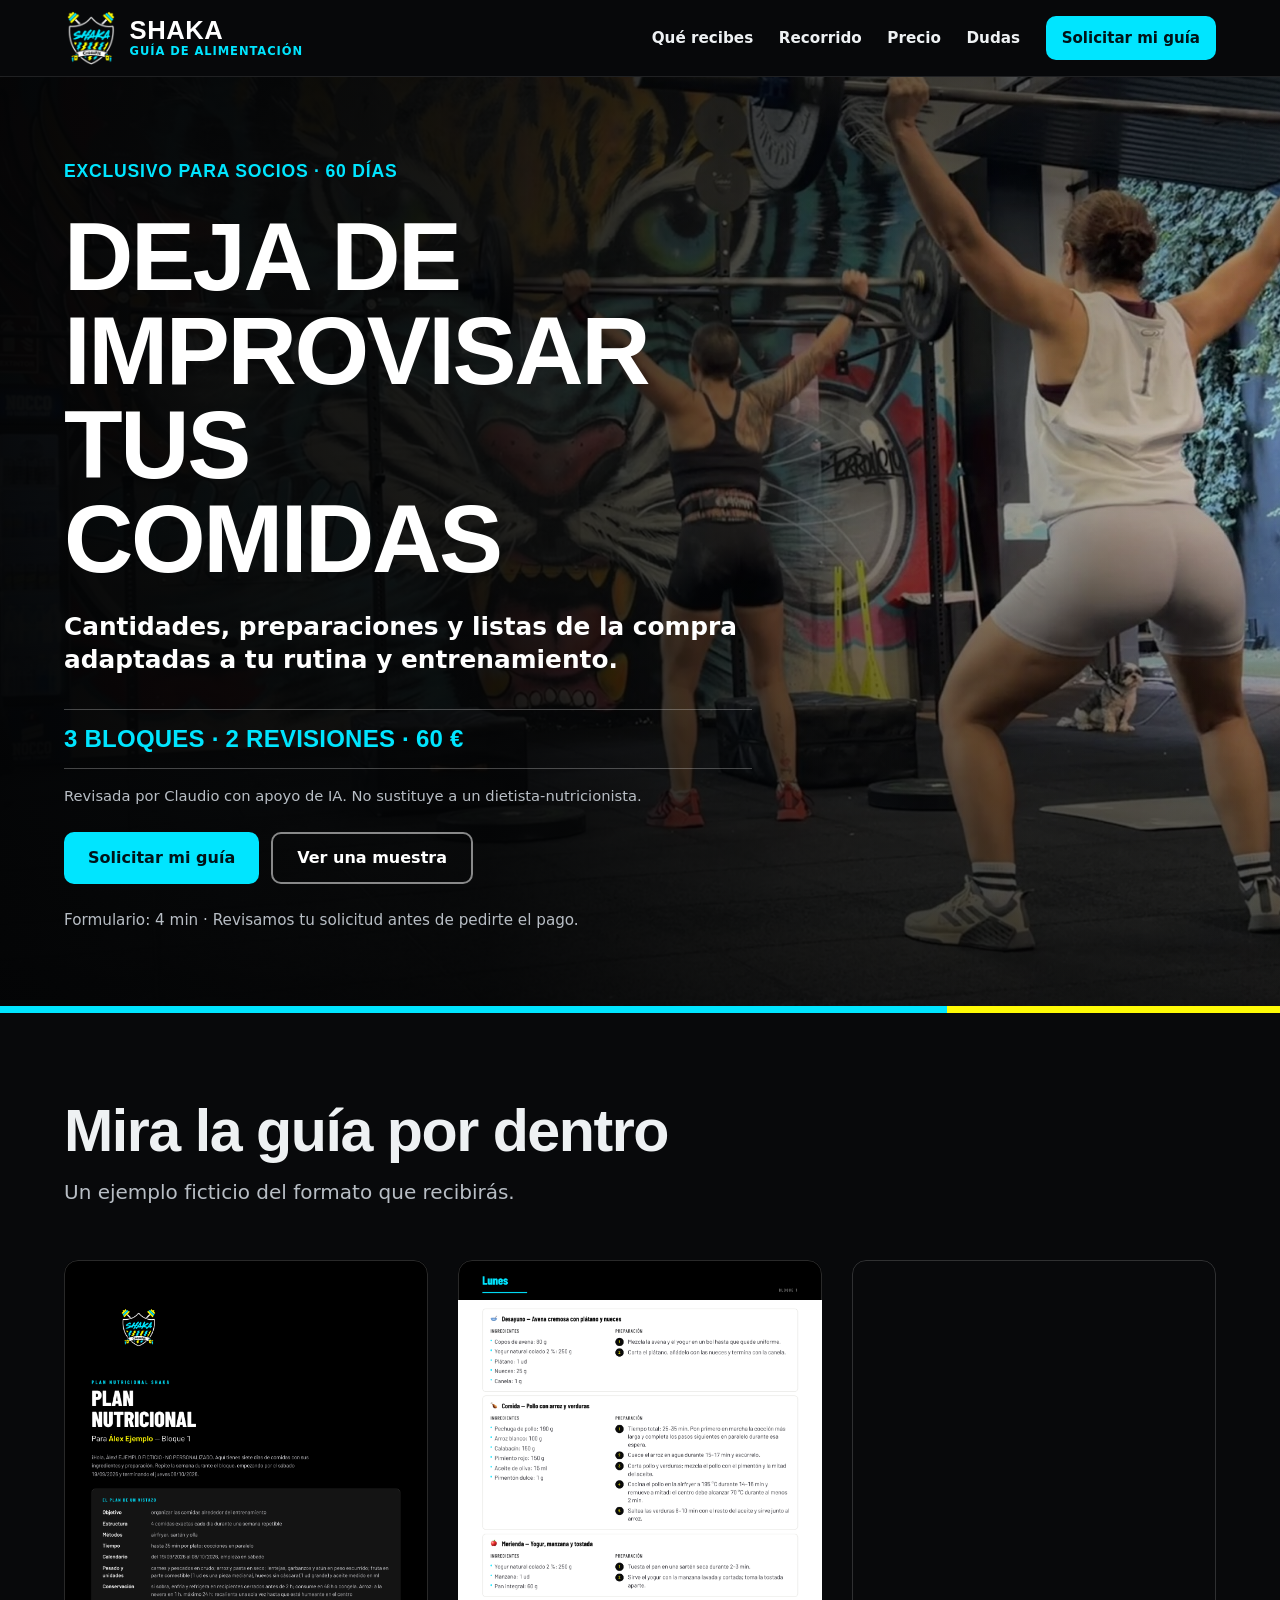
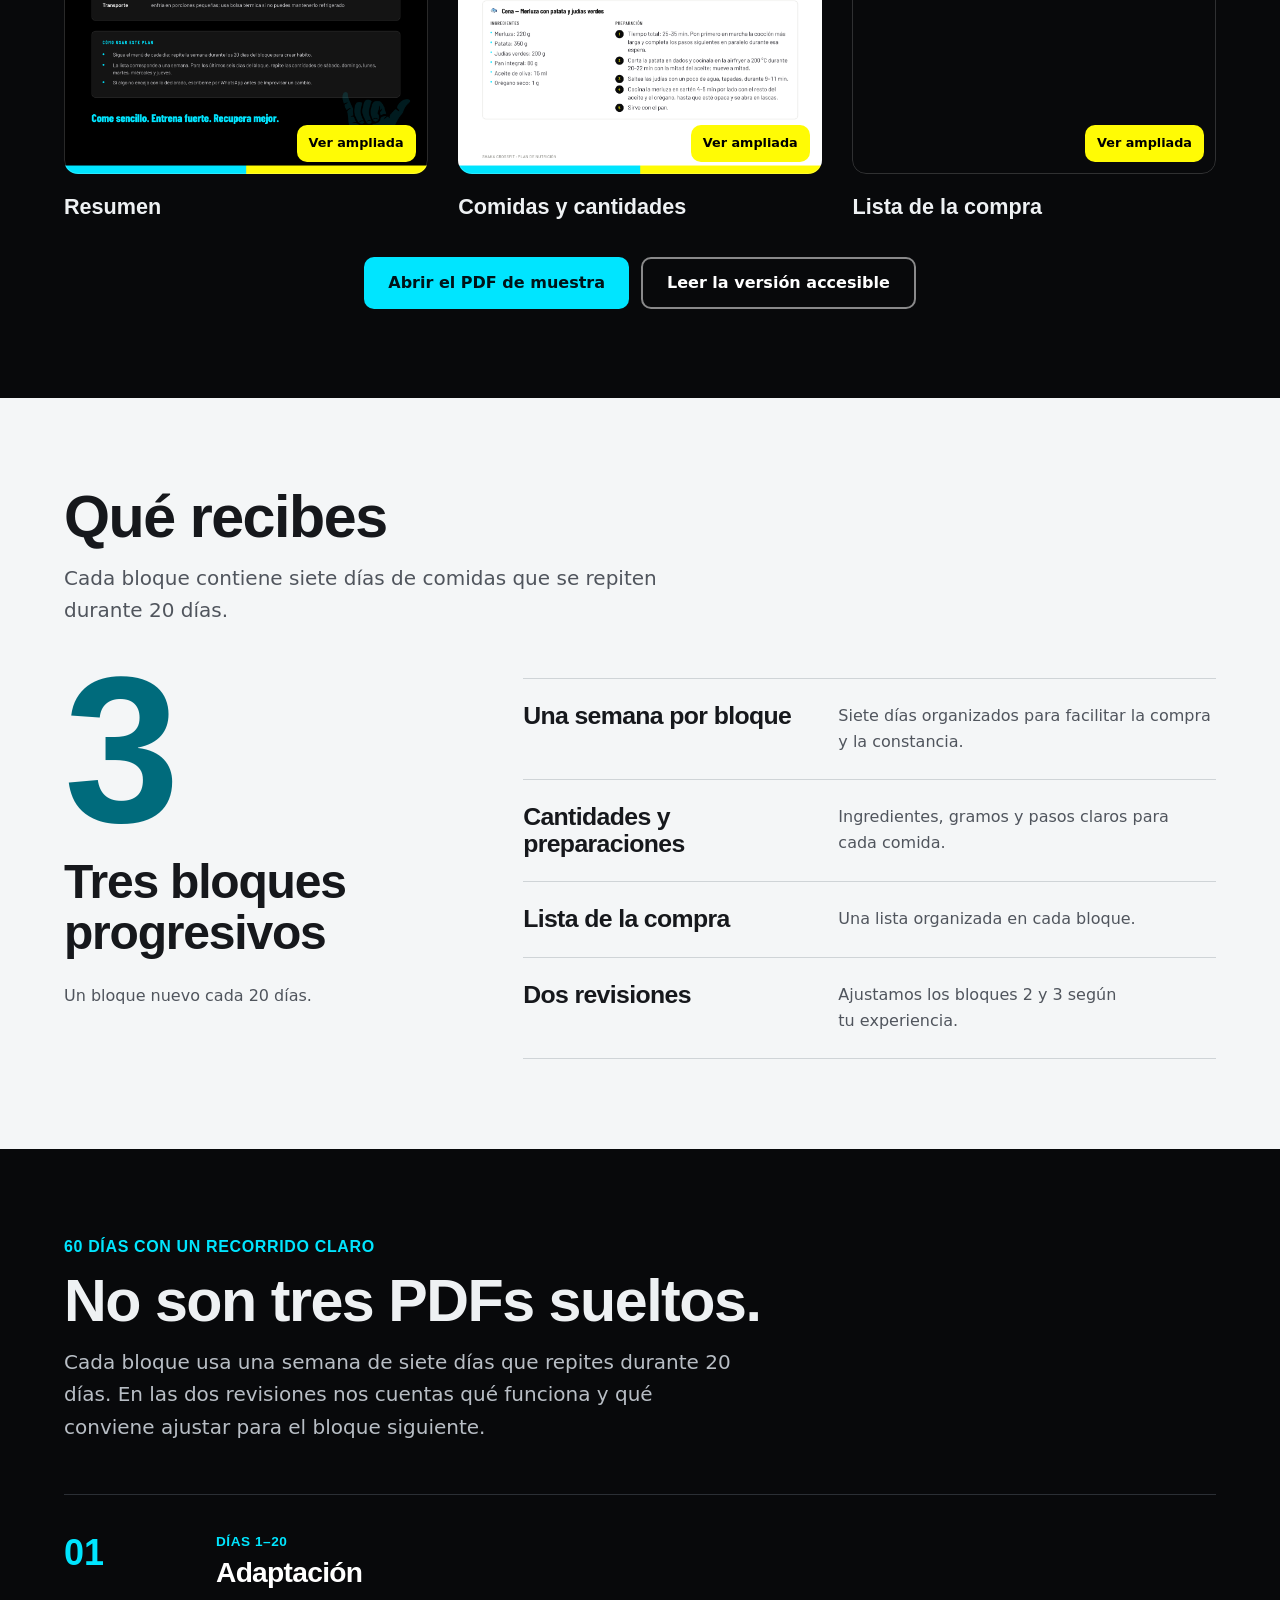
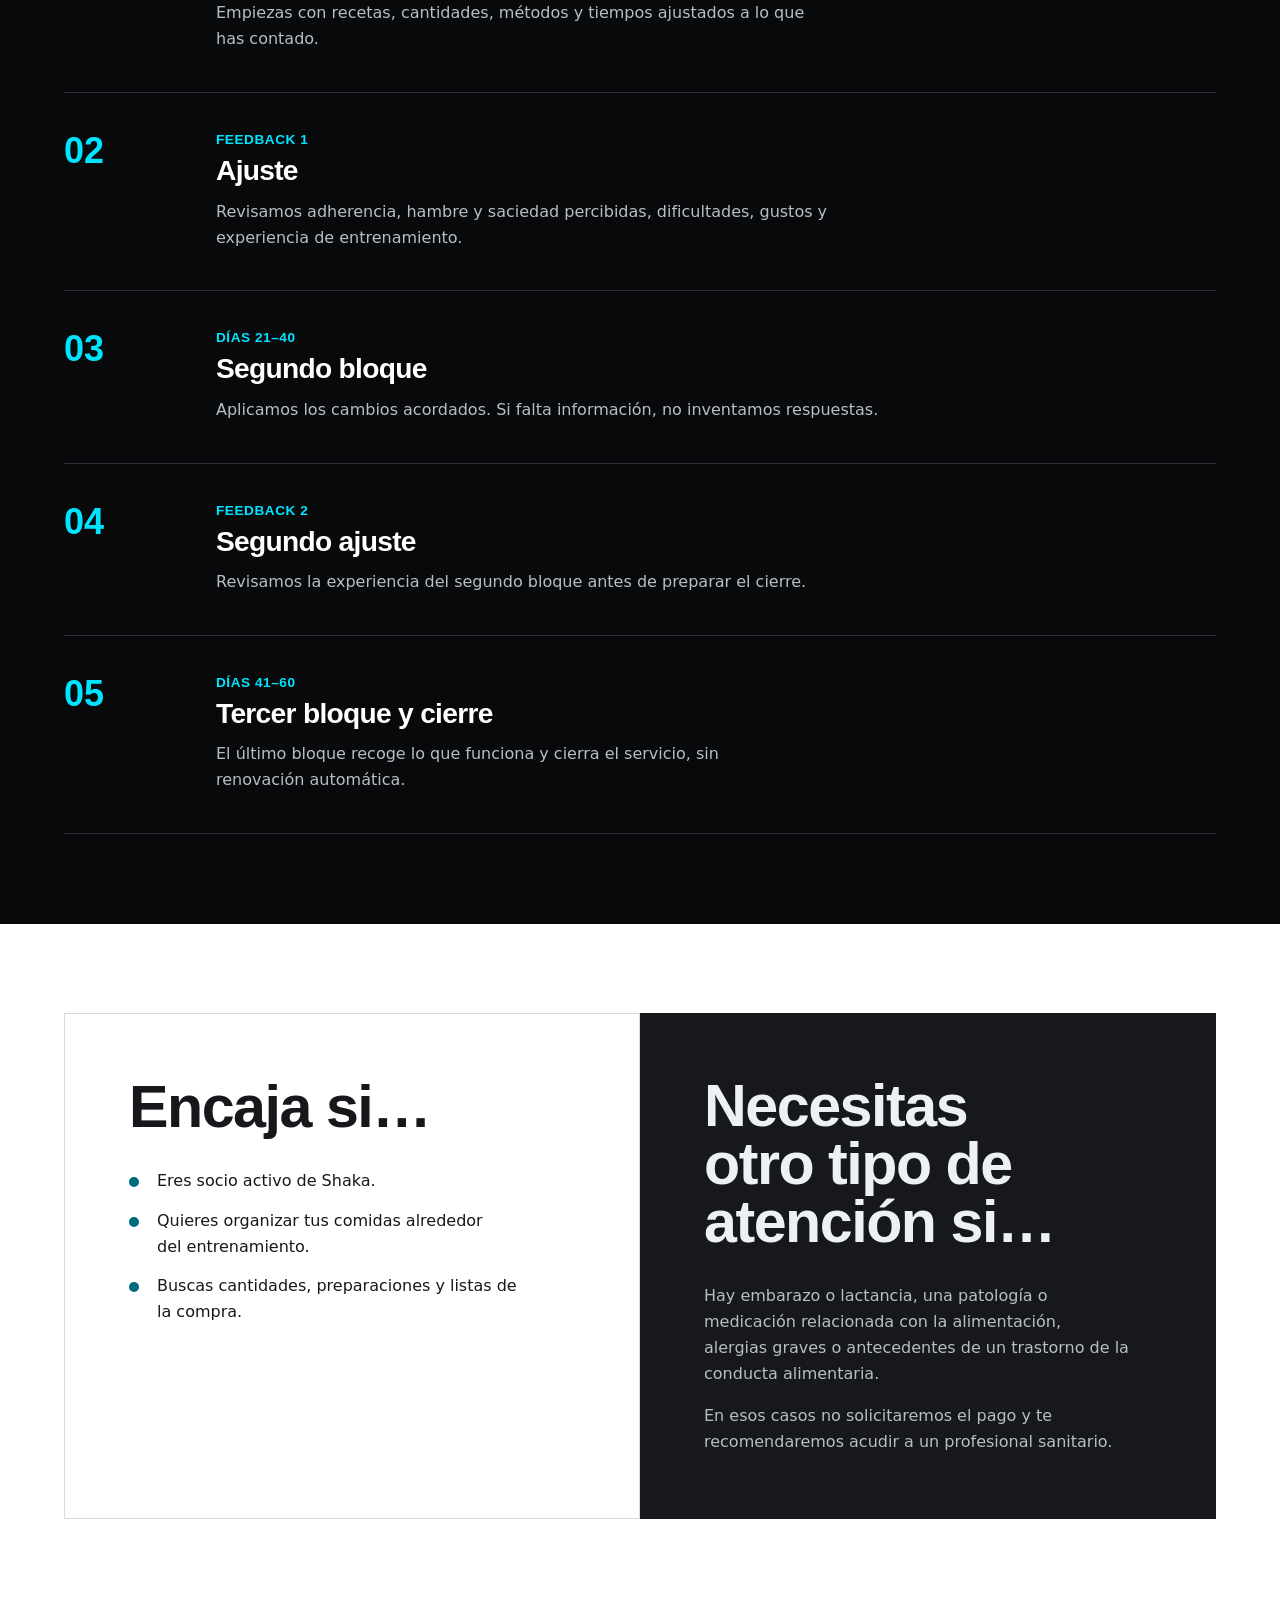
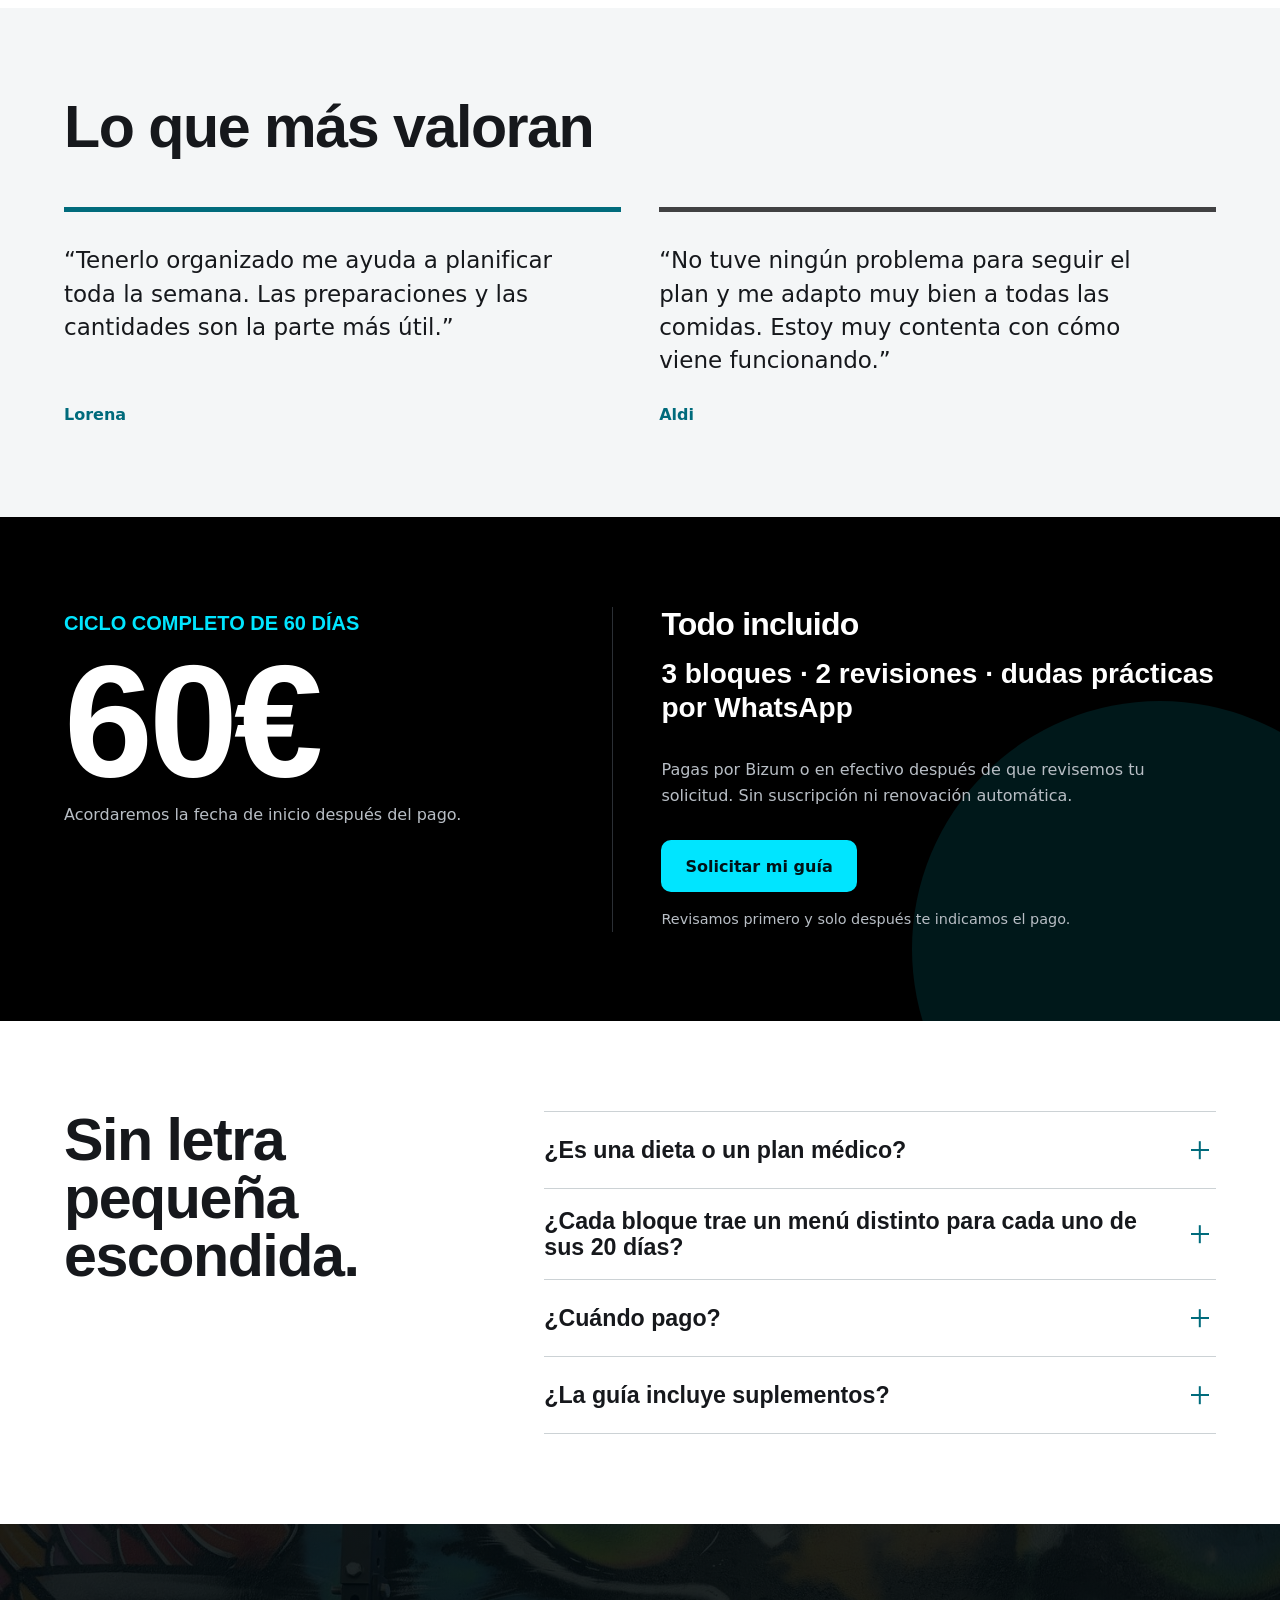
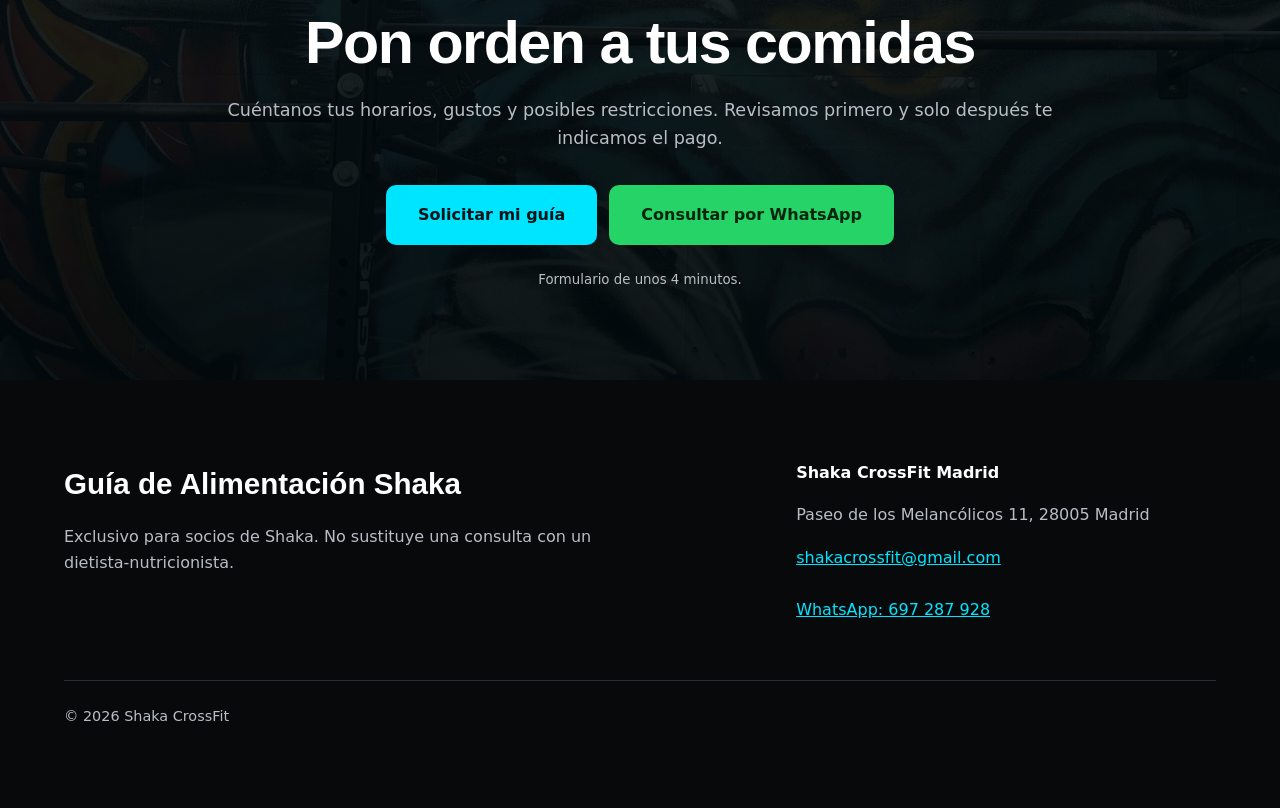
==== commit 5896543a: "Simplify nutrition sample and sharpen PDF previews" ====
--- a/index.html
+++ b/index.html
@@ -32,8 +32,8 @@
   <link rel="preconnect" href="https://fonts.googleapis.com">
   <link rel="preconnect" href="https://fonts.gstatic.com" crossorigin>
   <link href="https://fonts.googleapis.com/css2?family=Barlow+Condensed:wght@600;700;800;900&amp;family=Barlow:wght@400;500;600;700&amp;display=swap" rel="stylesheet">
-  <link rel="stylesheet" href="styles.css?v=2">
-  <script src="script.js?v=2" defer></script>
+  <link rel="stylesheet" href="styles.css?v=20260930">
+  <script src="script.js?v=20260930" defer></script>
 </head>
 <body>
   <a class="skip-link" href="#contenido">Saltar al contenido</a>
@@ -99,31 +99,31 @@
 
         <div class="sample-gallery">
           <figure class="sample">
-            <button type="button" class="sample-open" aria-haspopup="dialog" aria-controls="sample-dialog" data-sample="img/muestras/01-resumen-anonimizado.png" data-alt="Portada de un ejemplo ficticio de la Guía de Alimentación Shaka">
-              <img src="img/muestras/01-resumen-anonimizado.png" width="1200" height="1697" loading="lazy" decoding="async" alt="Portada de un ejemplo ficticio de la Guía de Alimentación Shaka">
+            <button type="button" class="sample-open" aria-haspopup="dialog" aria-controls="sample-dialog" data-sample="img/muestras/01-resumen-anonimizado.png?v=20260930" data-page="1" data-alt="Portada de un ejemplo ficticio de la Guía de Alimentación Shaka">
+              <img src="img/muestras/01-resumen-anonimizado.png?v=20260930" width="2479" height="3508" loading="lazy" decoding="async" alt="Portada de un ejemplo ficticio de la Guía de Alimentación Shaka">
               <span>Ver ampliada</span>
             </button>
             <figcaption>Resumen</figcaption>
           </figure>
 
           <figure class="sample">
-            <button type="button" class="sample-open" aria-haspopup="dialog" aria-controls="sample-dialog" data-sample="img/muestras/02-dia-completo.png" data-alt="Día completo de comidas con ingredientes, cantidades y preparaciones">
-              <img src="img/muestras/02-dia-completo.png" width="1200" height="1697" loading="lazy" decoding="async" alt="Día completo de comidas con ingredientes, cantidades y preparaciones">
+            <button type="button" class="sample-open" aria-haspopup="dialog" aria-controls="sample-dialog" data-sample="img/muestras/02-dia-completo.png?v=20260930" data-page="2" data-alt="Día completo de comidas con ingredientes, cantidades y preparaciones">
+              <img src="img/muestras/02-dia-completo.png?v=20260930" width="2479" height="3508" loading="lazy" decoding="async" alt="Día completo de comidas con ingredientes, cantidades y preparaciones">
               <span>Ver ampliada</span>
             </button>
             <figcaption>Comidas y cantidades</figcaption>
           </figure>
 
           <figure class="sample">
-            <button type="button" class="sample-open" aria-haspopup="dialog" aria-controls="sample-dialog" data-sample="img/muestras/03-lista-compra.png" data-alt="Lista semanal de la compra organizada por categorías">
-              <img src="img/muestras/03-lista-compra.png" width="1200" height="1697" loading="lazy" decoding="async" alt="Lista semanal de la compra organizada por categorías">
+            <button type="button" class="sample-open" aria-haspopup="dialog" aria-controls="sample-dialog" data-sample="img/muestras/03-lista-compra.png?v=20260930" data-page="9" data-alt="Lista semanal de la compra organizada por categorías">
+              <img src="img/muestras/03-lista-compra.png?v=20260930" width="2479" height="3508" loading="lazy" decoding="async" alt="Lista semanal de la compra organizada por categorías">
               <span>Ver ampliada</span>
             </button>
             <figcaption>Lista de la compra</figcaption>
           </figure>
         </div>
         <div class="button-row button-row-center sample-actions">
-          <a class="button button-primary" href="downloads/muestra-plan-ficticio.pdf">Abrir el PDF de muestra</a>
+          <a class="button button-primary" href="downloads/muestra-plan-ficticio.pdf?v=20260930">Abrir el PDF de muestra</a>
           <a class="button button-secondary" href="muestra-accesible.html">Leer la versión accesible</a>
         </div>
       </div>
@@ -163,10 +163,6 @@
           </div>
         </div>
 
-        <aside class="support-strip">
-          <h3>Dudas por WhatsApp</h3>
-          <p>Uso de la guía y sustituciones sencillas. Respuesta en hasta 48 horas laborables.</p>
-        </aside>
       </div>
     </section>
 
@@ -325,12 +321,17 @@
   </div>
 
   <dialog class="sample-dialog" id="sample-dialog" aria-labelledby="sample-dialog-title">
-    <h2 id="sample-dialog-title" class="visually-hidden">Muestra de la guía</h2>
-    <img
-      id="sample-dialog-image"
-      src="img/muestras/01-resumen-anonimizado.png"
-      alt="Portada de un ejemplo ficticio de la Guía de Alimentación Shaka"
-    >
+    <div class="dialog-toolbar">
+      <h2 id="sample-dialog-title">Muestra de la guía</h2>
+      <a id="sample-dialog-pdf" href="downloads/muestra-plan-ficticio.pdf?v=20260930#page=1" target="_blank" rel="noopener">Abrir en PDF</a>
+    </div>
+    <div class="dialog-image-scroll">
+      <img
+        id="sample-dialog-image"
+        src="img/muestras/01-resumen-anonimizado.png?v=20260930"
+        alt="Portada de un ejemplo ficticio de la Guía de Alimentación Shaka"
+      >
+    </div>
     <button type="button" id="sample-close" class="dialog-close" aria-label="Cerrar muestra">
       <span aria-hidden="true">&times;</span>
     </button>
--- a/styles.css
+++ b/styles.css
@@ -1129,12 +1129,11 @@
   backdrop-filter: blur(0.75rem);
 }
 
-/* El dialogo se ajusta a la imagen en vez de imponerle un ancho fijo:
-   asi la muestra entra entera en cualquier orientacion y no hace falta scroll. */
+/* Show the reviewed high-resolution page at a readable width. */
 .sample-dialog {
   z-index: var(--z-dialog);
   inset: 0;
-  width: fit-content;
+  width: min(60rem, 96vw);
   height: fit-content;
   max-width: 96vw;
   max-height: 92vh;
@@ -1145,8 +1144,13 @@
   padding: 0;
   border: 0;
   color: var(--on-dark);
-  background: transparent;
-  overflow: visible;
+  background: var(--black);
+  overflow: hidden;
+}
+
+.sample-dialog[open] {
+  display: flex;
+  flex-direction: column;
 }
 
 .sample-dialog::backdrop {
@@ -1154,16 +1158,46 @@
   backdrop-filter: blur(0.25rem);
 }
 
-/* La muestra cabe entera: limitada por ancho y por alto a la vez.
-   dvh para que la barra del navegador movil no la recorte. */
+.dialog-toolbar {
+  display: flex;
+  flex-shrink: 0;
+  align-items: center;
+  justify-content: space-between;
+  gap: 1rem;
+  min-height: 4rem;
+  padding: 0.75rem 3.5rem 0.75rem 1rem;
+}
+
+.dialog-toolbar h2 {
+  margin: 0;
+  font-size: 1.25rem;
+}
+
+.dialog-toolbar a {
+  flex-shrink: 0;
+  padding: 0.5rem 0;
+  color: var(--cyan);
+  font-size: 0.875rem;
+  text-decoration: underline;
+  text-underline-offset: 0.2em;
+}
+
+.dialog-image-scroll {
+  flex: 1;
+  min-height: 0;
+  max-height: calc(92vh - 4rem);
+  max-height: calc(92dvh - 4rem);
+  overflow: auto;
+  background: var(--white);
+}
+
 .sample-dialog img {
   display: block;
-  width: auto;
+  width: 100%;
   height: auto;
-  max-width: 96vw;
-  max-height: 92vh;
-  max-height: 92dvh;
-  border-radius: var(--radius);
+  max-width: none;
+  max-height: none;
+  border-radius: 0;
 }
 
 /* Cerrar en la esquina de la pantalla, no sobre la muestra: asi no tapa el
